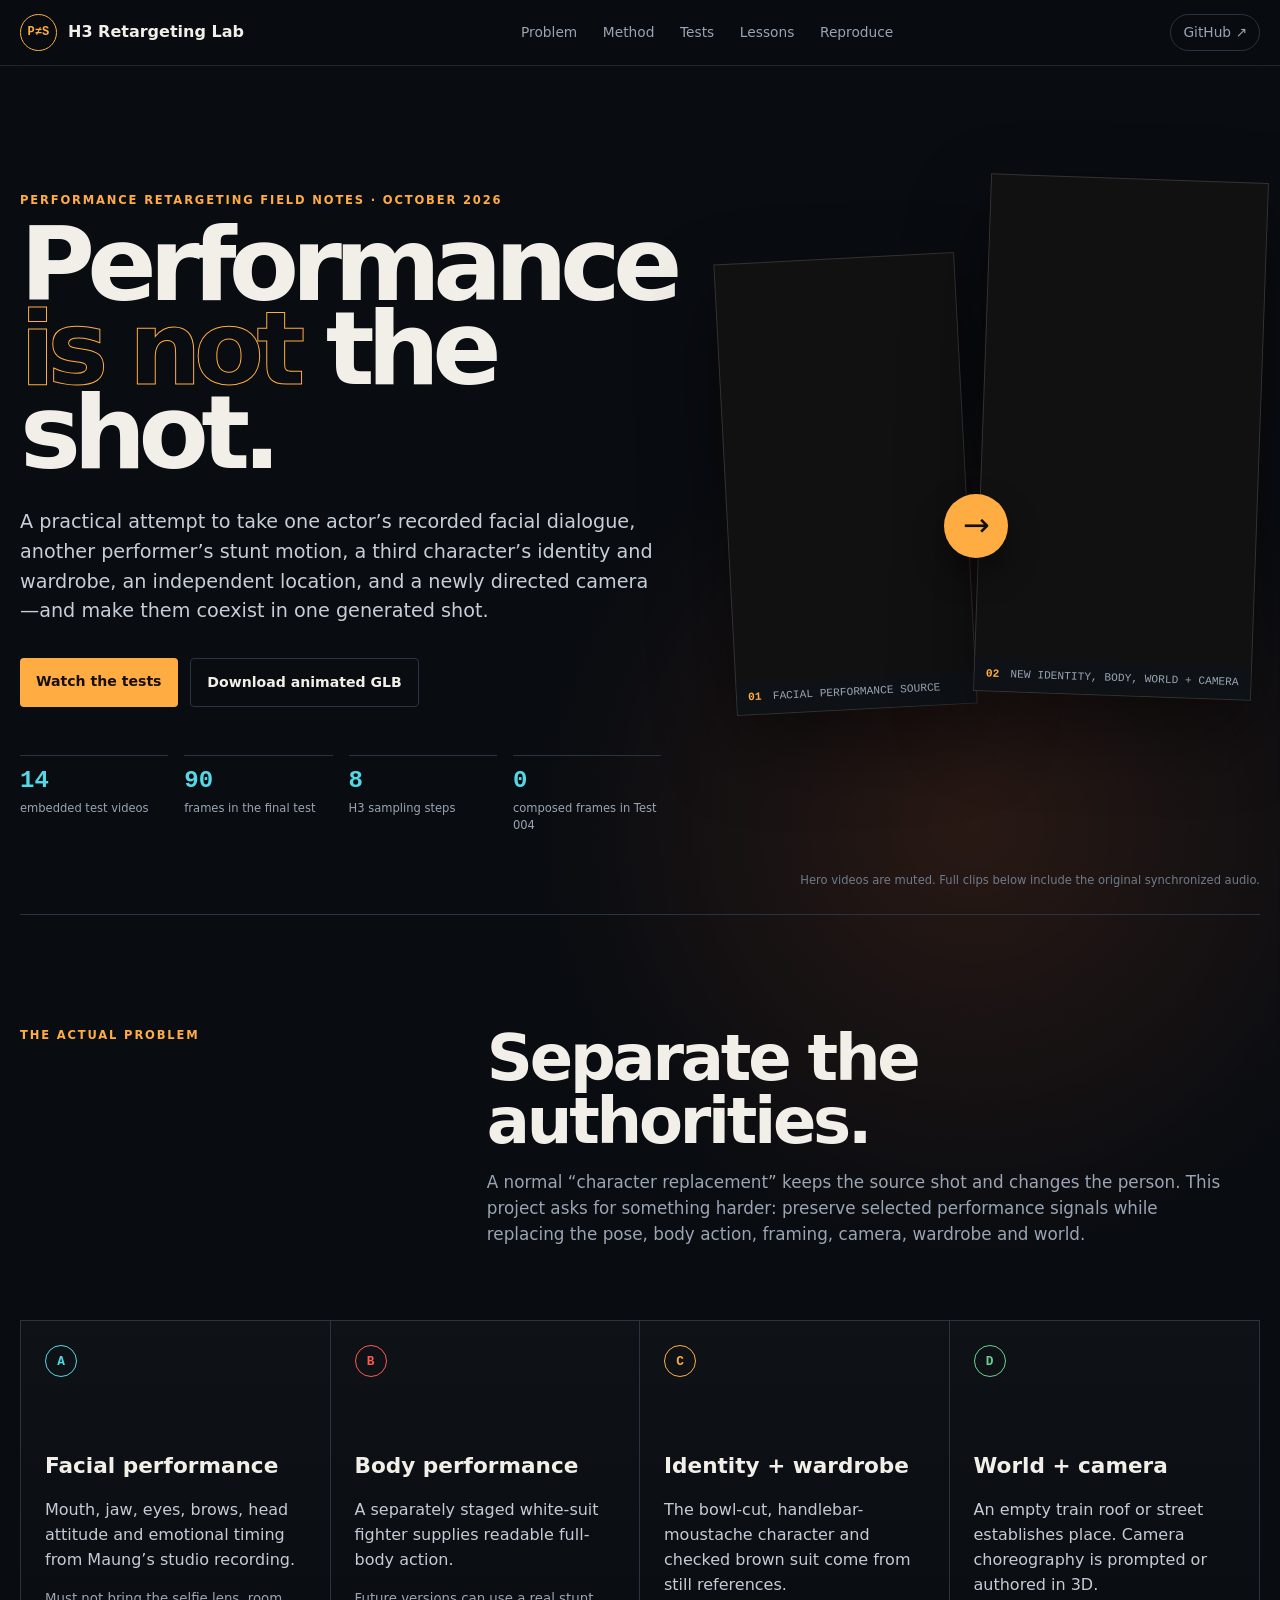
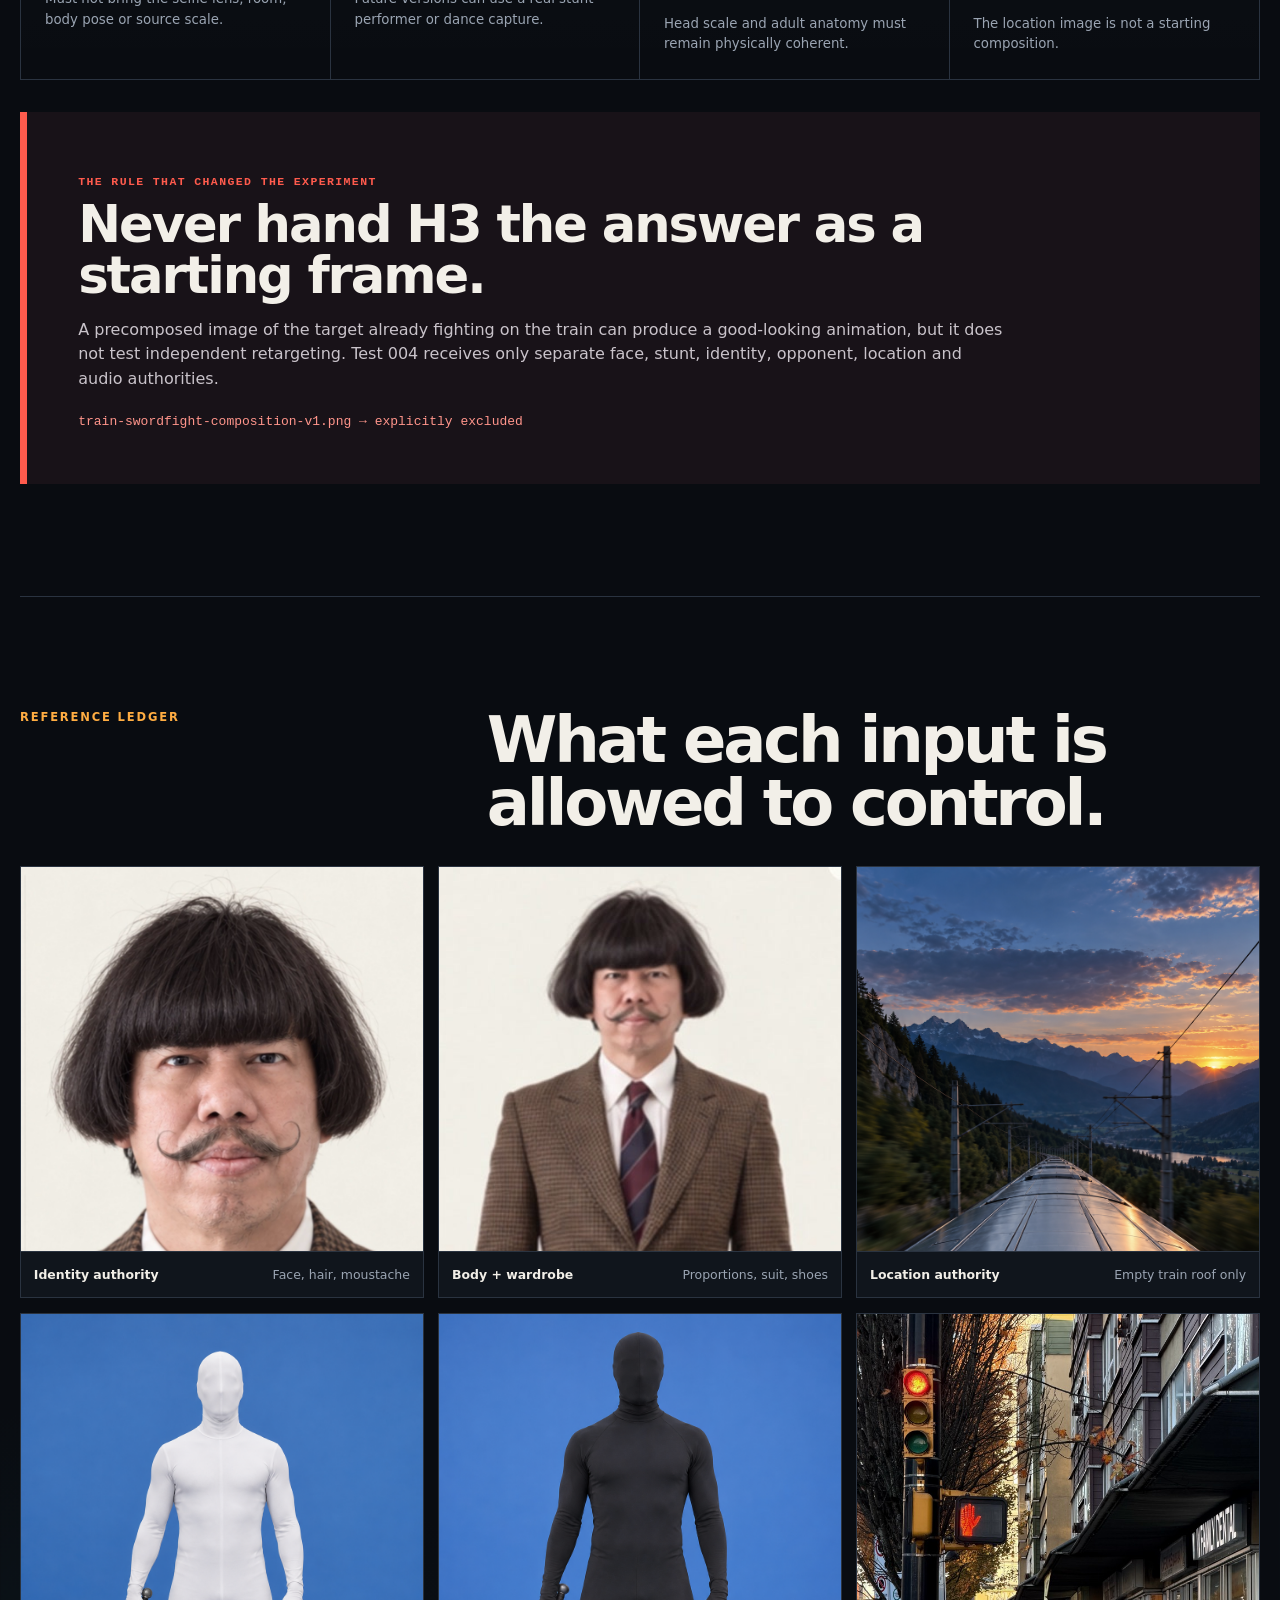
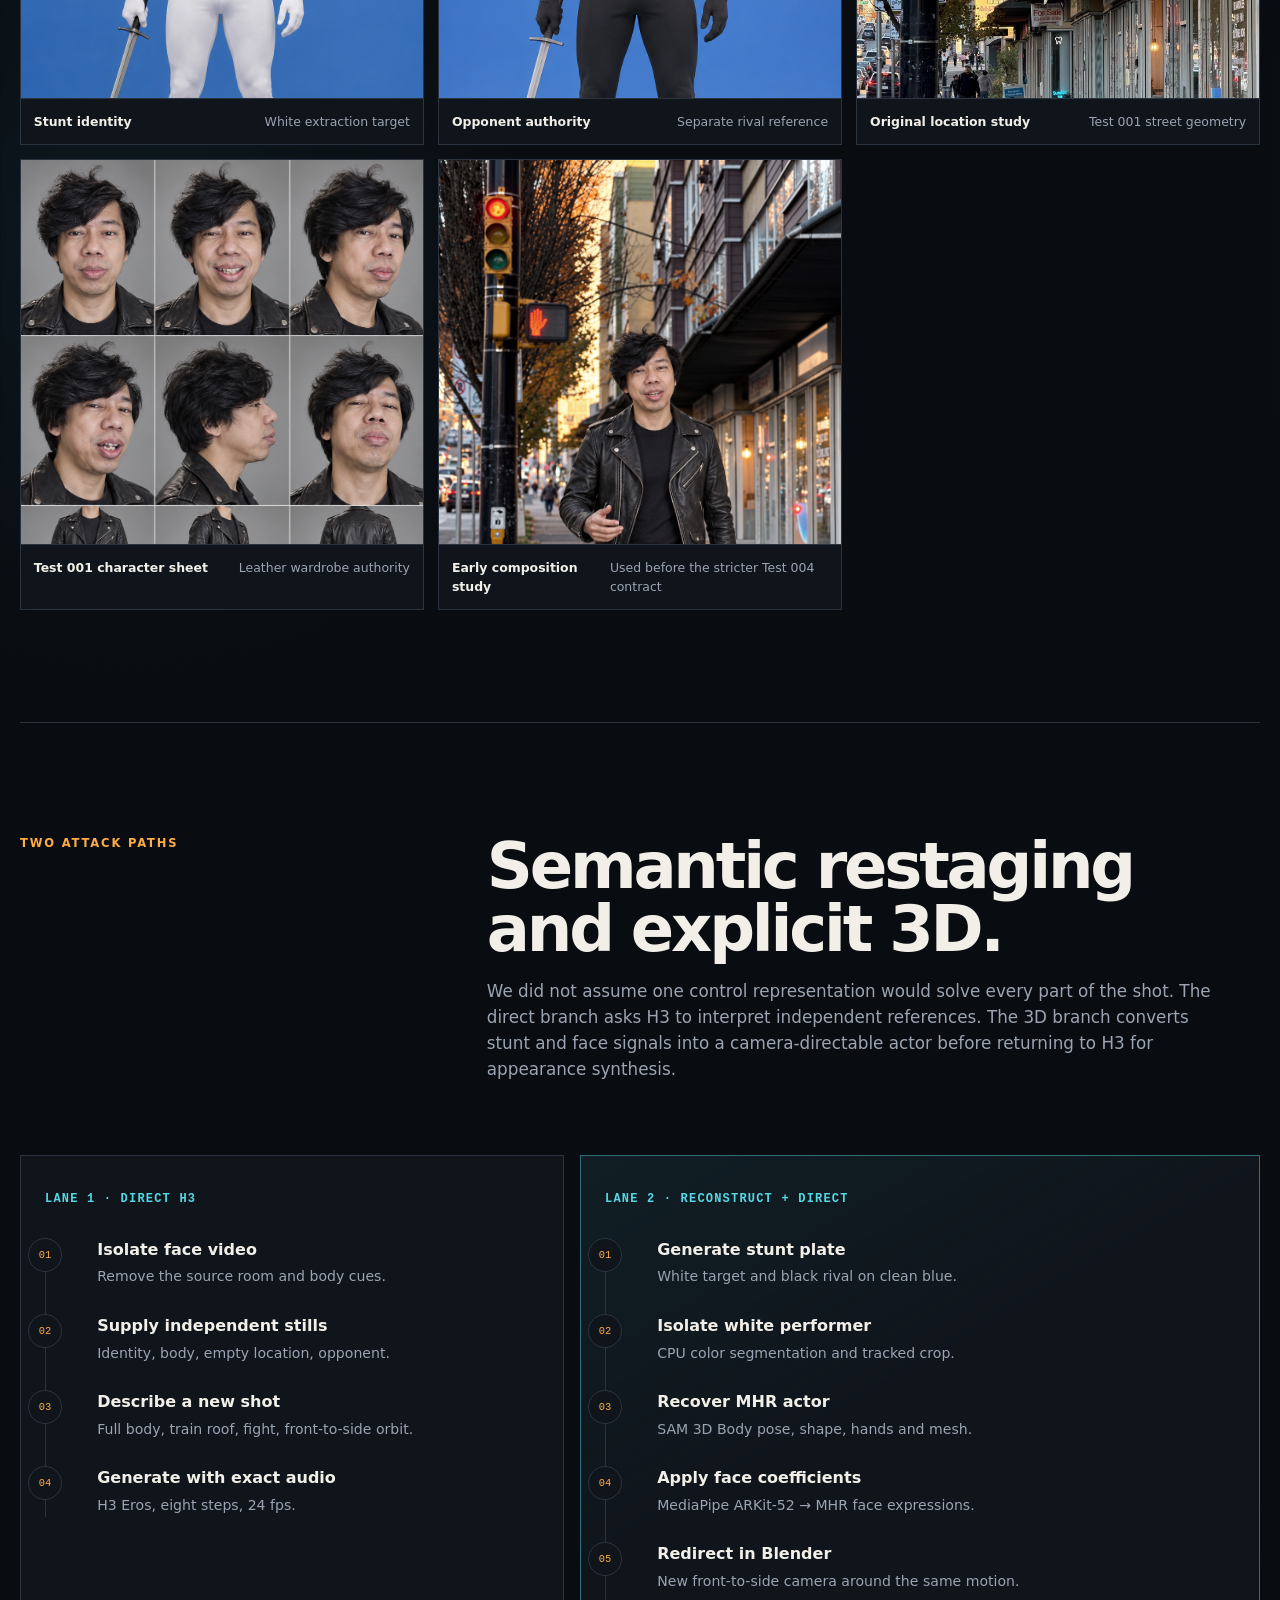
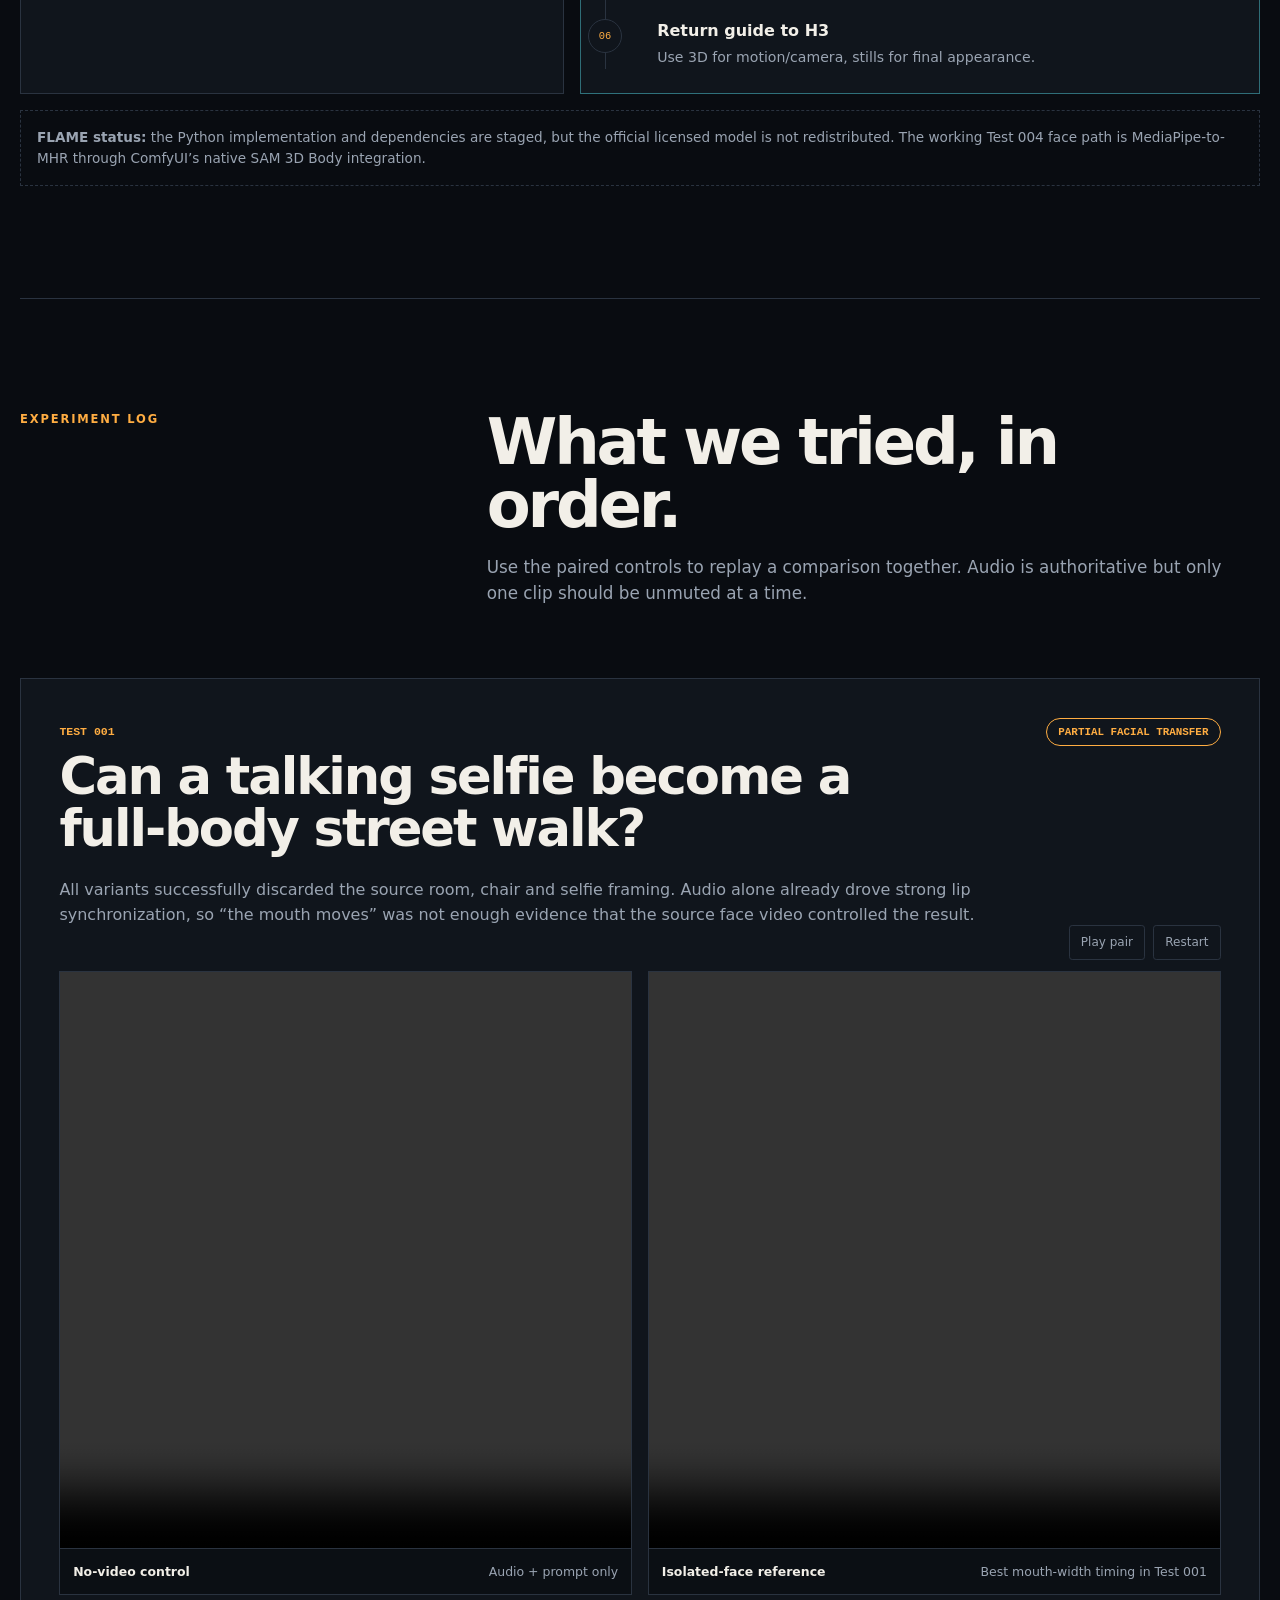
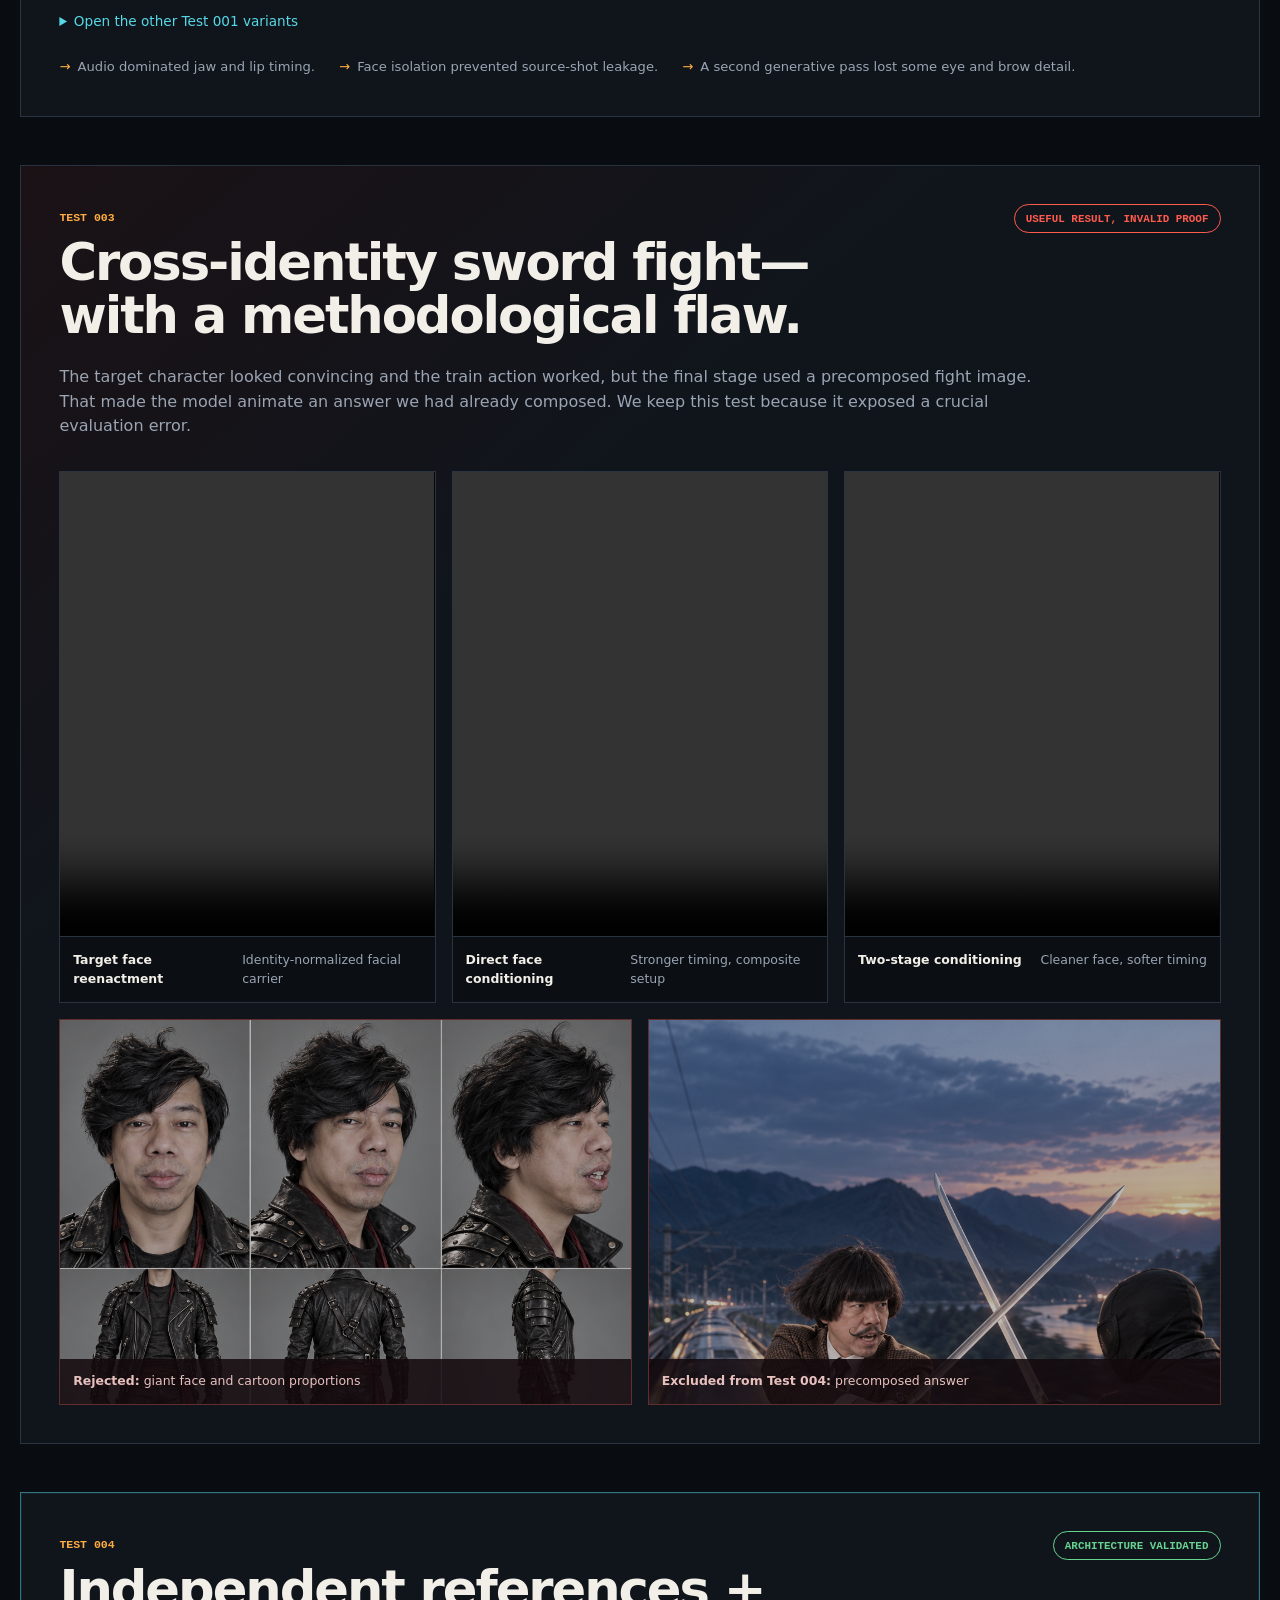
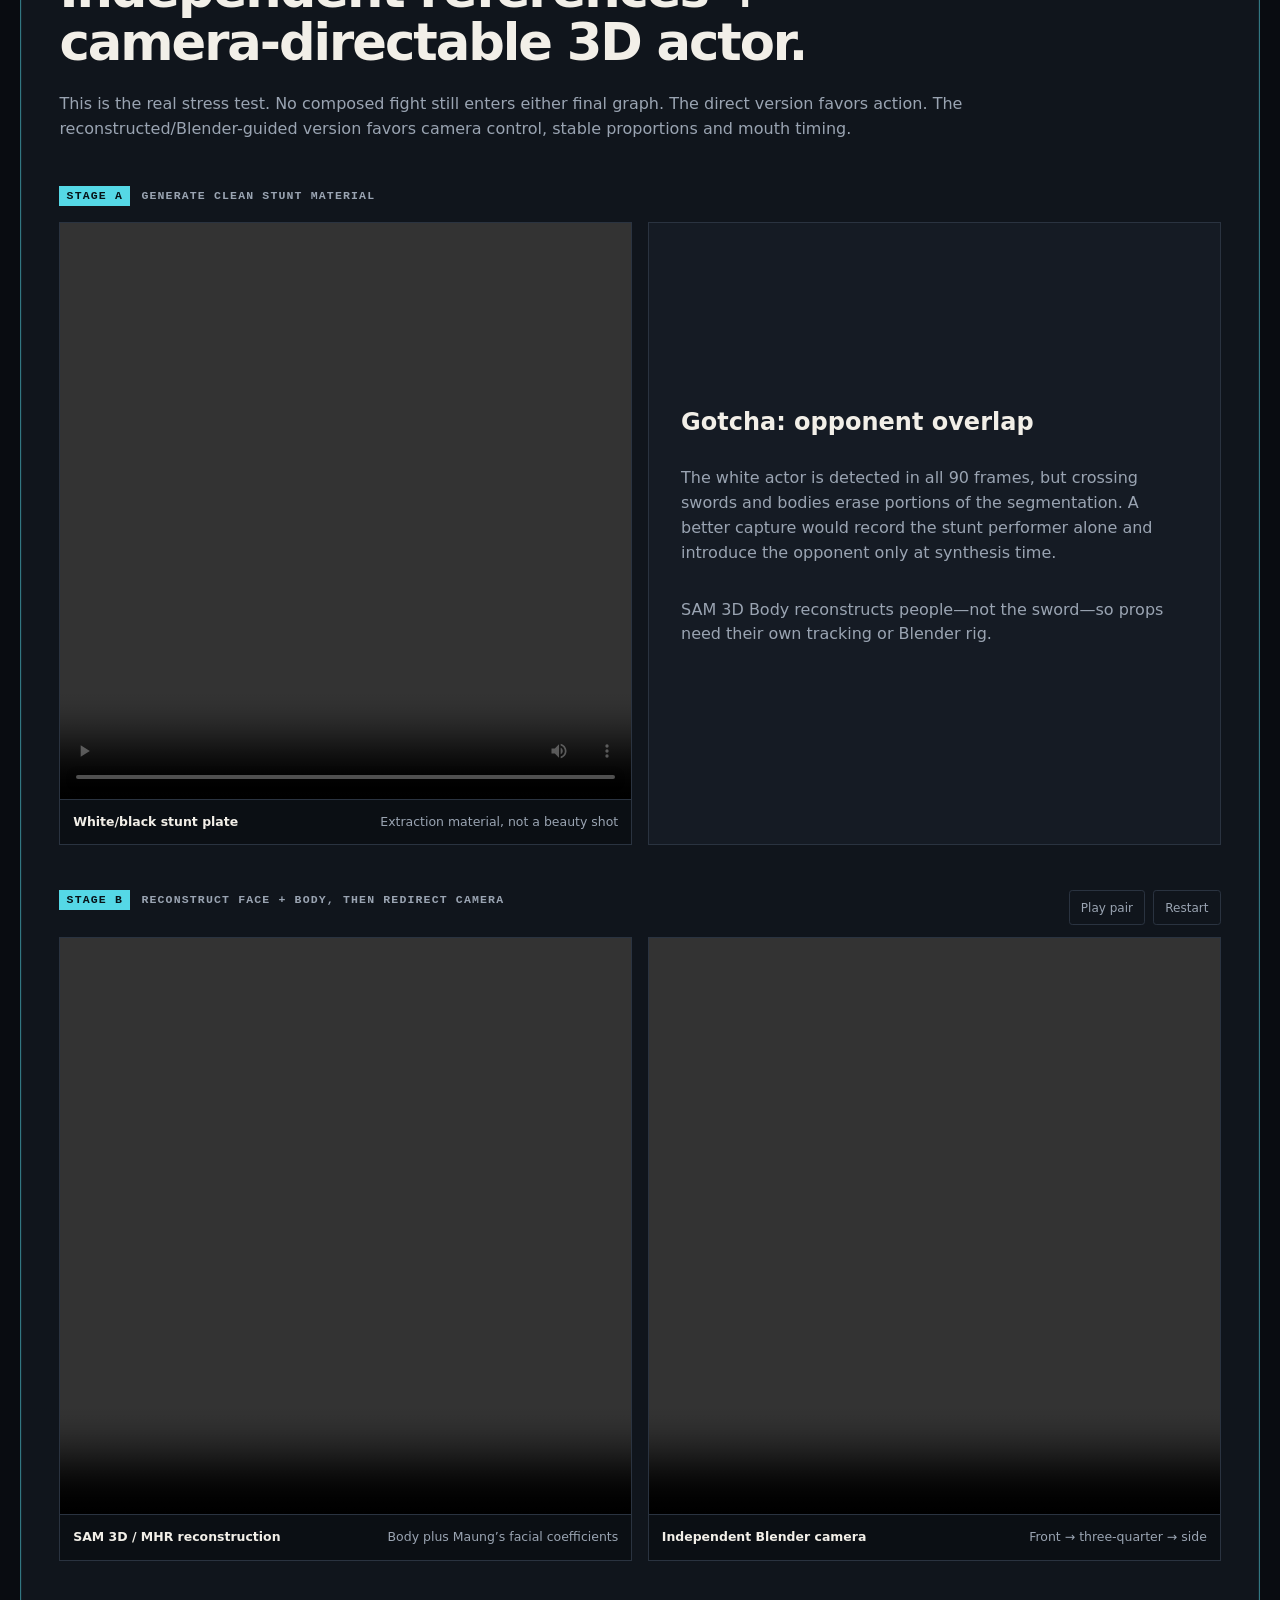
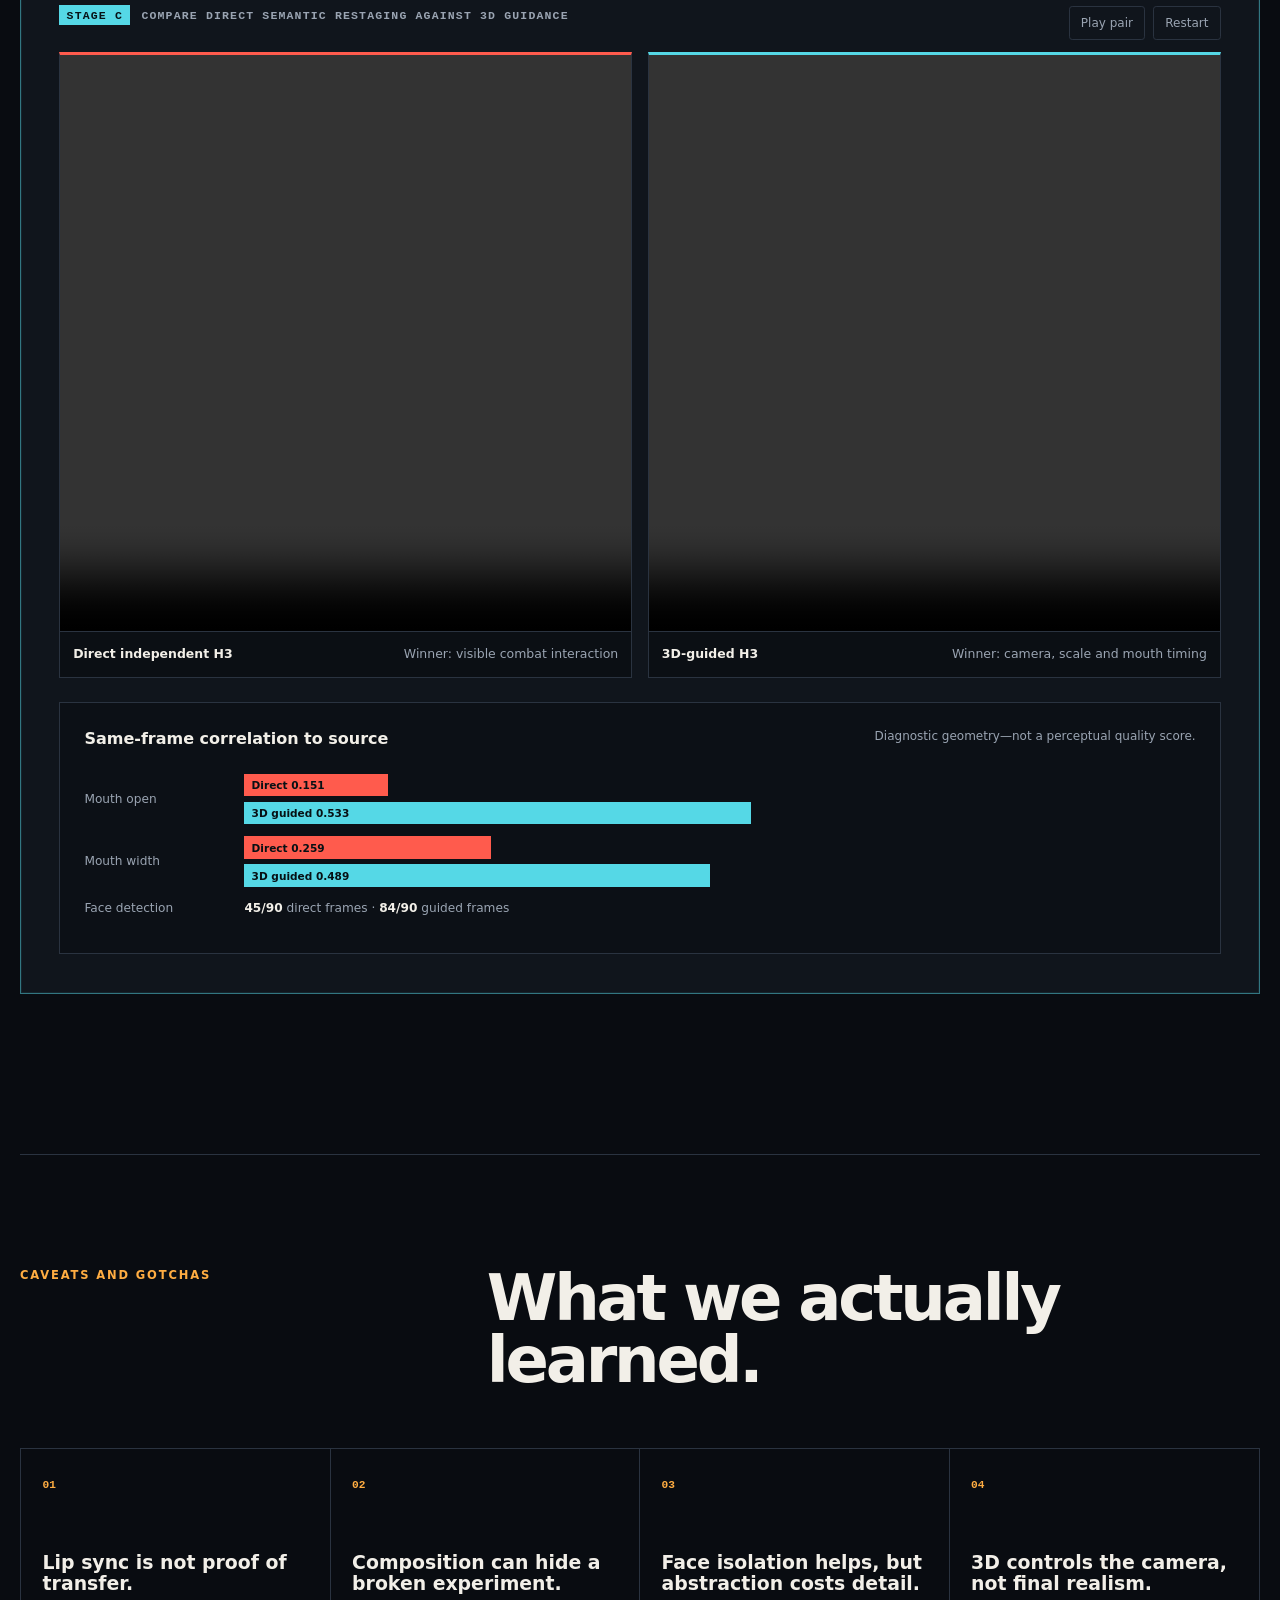
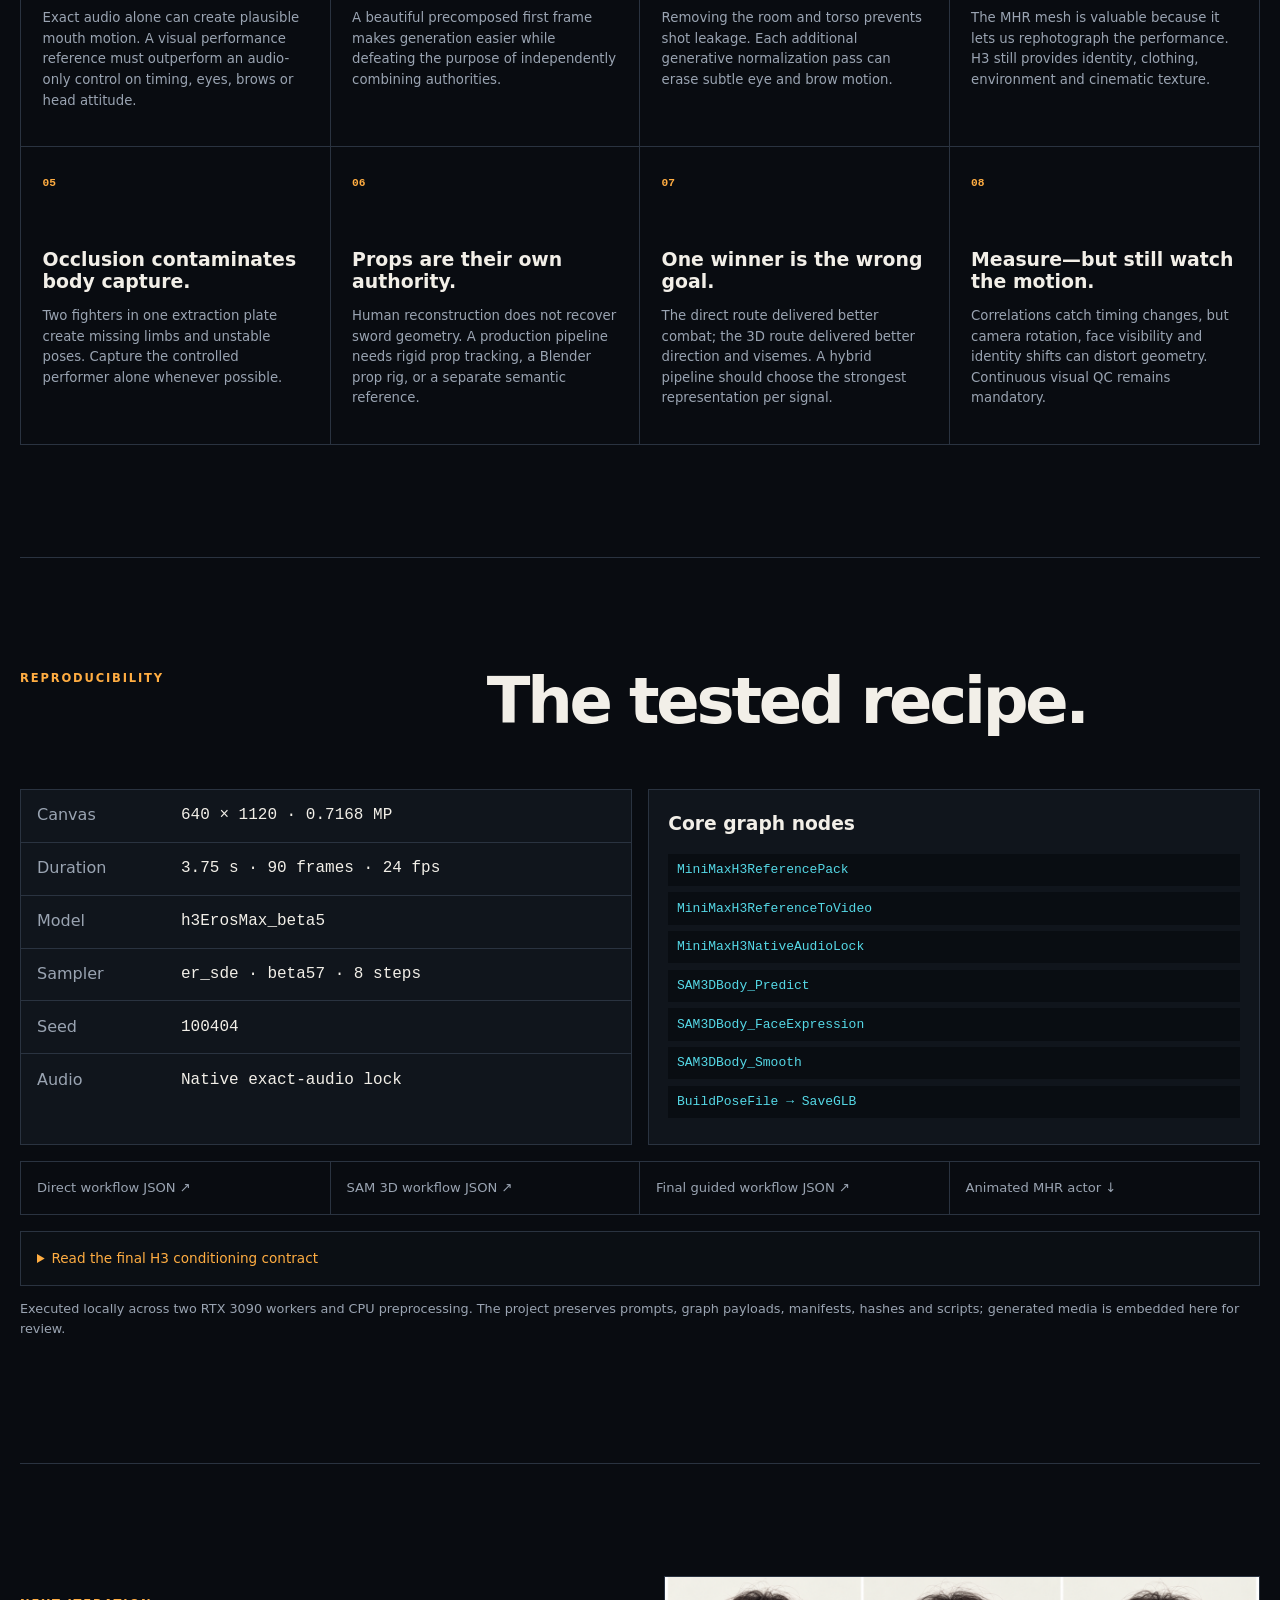
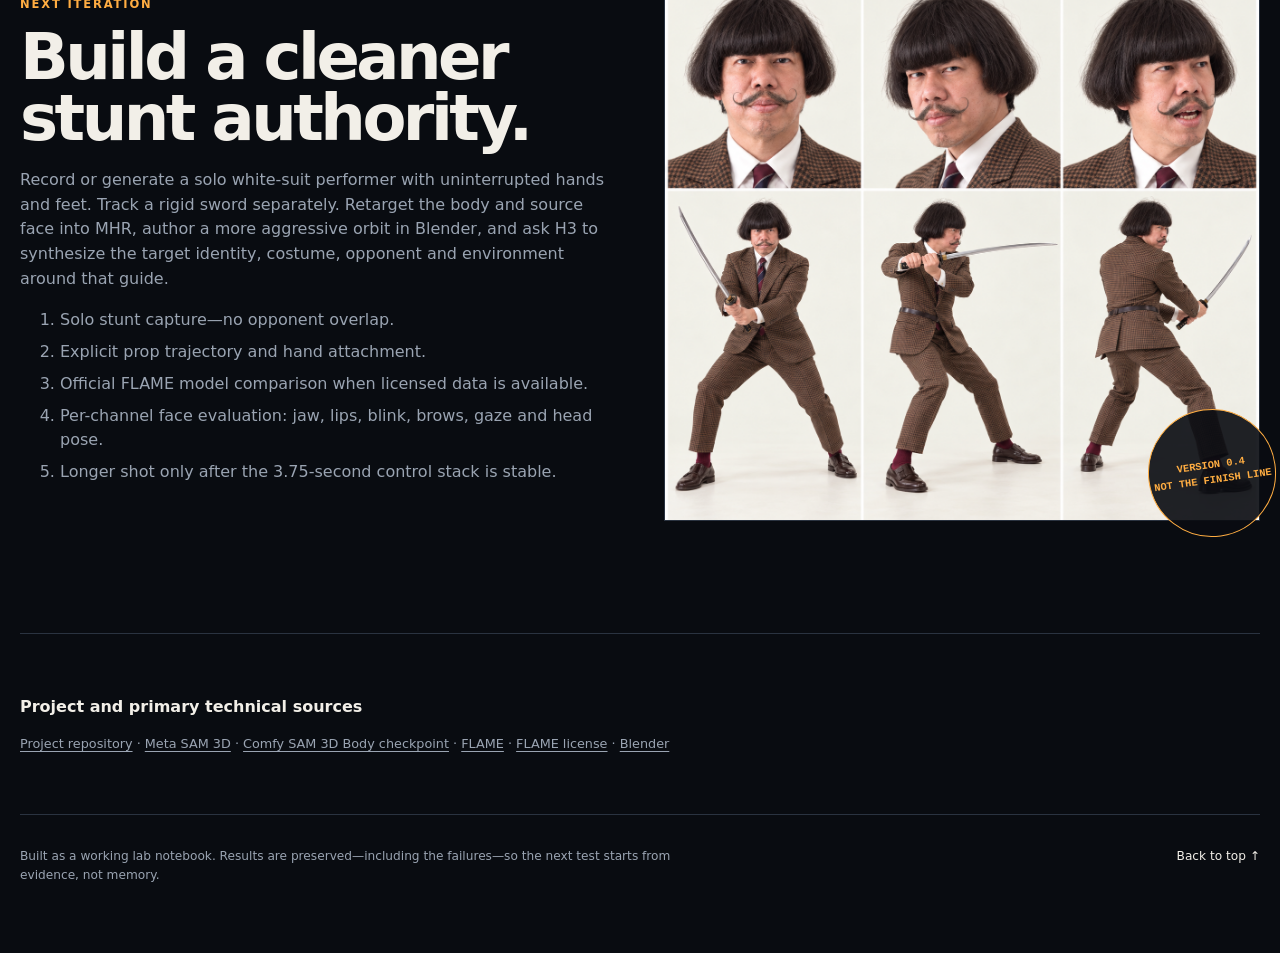
==== index.html @ 8cb07558 "Publish H3 retargeting lab report" ====
<!doctype html>
<html lang="en">
<head>
  <meta charset="utf-8">
  <meta name="viewport" content="width=device-width, initial-scale=1">
  <meta name="theme-color" content="#0a0d12">
  <meta name="description" content="A practical lab notebook on retargeting facial dialogue, stunt motion, identity, wardrobe, environment and camera into a new MiniMax H3 shot.">
  <title>Performance ≠ Shot — H3 Retargeting Lab</title>
  <link rel="stylesheet" href="styles.css">
</head>
<body>
  <a class="skip-link" href="#main">Skip to report</a>

  <header class="site-header">
    <a class="brand" href="#top" aria-label="Performance Retargeting Lab home">
      <span class="brand-mark">P≠S</span>
      <span>H3 Retargeting Lab</span>
    </a>
    <nav aria-label="Report sections">
      <a href="#problem">Problem</a>
      <a href="#method">Method</a>
      <a href="#tests">Tests</a>
      <a href="#lessons">Lessons</a>
      <a href="#reproduce">Reproduce</a>
    </nav>
    <a class="repo-link" href="https://github.com/mexxmillion/h3-performance-transfer-lab">GitHub ↗</a>
  </header>

  <main id="main">
    <section class="hero" id="top">
      <div class="hero-copy">
        <p class="eyebrow">Performance retargeting field notes · October 2026</p>
        <h1>Performance <span>is not</span> the shot.</h1>
        <p class="dek">A practical attempt to take one actor’s recorded facial dialogue, another performer’s stunt motion, a third character’s identity and wardrobe, an independent location, and a newly directed camera—and make them coexist in one generated shot.</p>
        <div class="hero-actions">
          <a class="button primary" href="#tests">Watch the tests</a>
          <a class="button ghost" href="assets/files/test-004-animated-mhr.glb" download>Download animated GLB</a>
        </div>
        <dl class="hero-stats">
          <div><dt>14</dt><dd>embedded test videos</dd></div>
          <div><dt>90</dt><dd>frames in the final test</dd></div>
          <div><dt>8</dt><dd>H3 sampling steps</dd></div>
          <div><dt>0</dt><dd>composed frames in Test 004</dd></div>
        </dl>
      </div>
      <div class="hero-media" aria-label="Source performance and final retargeted shot">
        <figure class="film-frame source-frame">
          <video src="assets/video/source-performance.mp4" muted loop autoplay playsinline preload="metadata"></video>
          <figcaption><b>01</b> Facial performance source</figcaption>
        </figure>
        <div class="transfer-arrow" aria-hidden="true">→</div>
        <figure class="film-frame result-frame">
          <video src="assets/video/t004-final-guided.mp4" muted loop autoplay playsinline preload="metadata"></video>
          <figcaption><b>02</b> New identity, body, world + camera</figcaption>
        </figure>
      </div>
      <p class="sound-note">Hero videos are muted. Full clips below include the original synchronized audio.</p>
    </section>

    <section class="section" id="problem">
      <div class="section-heading">
        <p class="eyebrow">The actual problem</p>
        <h2>Separate the authorities.</h2>
        <p>A normal “character replacement” keeps the source shot and changes the person. This project asks for something harder: preserve selected performance signals while replacing the pose, body action, framing, camera, wardrobe and world.</p>
      </div>

      <div class="authority-grid">
        <article class="authority authority-face">
          <span class="authority-index">A</span>
          <h3>Facial performance</h3>
          <p>Mouth, jaw, eyes, brows, head attitude and emotional timing from Maung’s studio recording.</p>
          <small>Must not bring the selfie lens, room, body pose or source scale.</small>
        </article>
        <article class="authority authority-stunt">
          <span class="authority-index">B</span>
          <h3>Body performance</h3>
          <p>A separately staged white-suit fighter supplies readable full-body action.</p>
          <small>Future versions can use a real stunt performer or dance capture.</small>
        </article>
        <article class="authority authority-identity">
          <span class="authority-index">C</span>
          <h3>Identity + wardrobe</h3>
          <p>The bowl-cut, handlebar-moustache character and checked brown suit come from still references.</p>
          <small>Head scale and adult anatomy must remain physically coherent.</small>
        </article>
        <article class="authority authority-world">
          <span class="authority-index">D</span>
          <h3>World + camera</h3>
          <p>An empty train roof or street establishes place. Camera choreography is prompted or authored in 3D.</p>
          <small>The location image is not a starting composition.</small>
        </article>
      </div>

      <aside class="rule-card">
        <p class="rule-kicker">The rule that changed the experiment</p>
        <h3>Never hand H3 the answer as a starting frame.</h3>
        <p>A precomposed image of the target already fighting on the train can produce a good-looking animation, but it does not test independent retargeting. Test 004 receives only separate face, stunt, identity, opponent, location and audio authorities.</p>
        <code>train-swordfight-composition-v1.png → explicitly excluded</code>
      </aside>
    </section>

    <section class="section references" id="references">
      <div class="section-heading compact">
        <p class="eyebrow">Reference ledger</p>
        <h2>What each input is allowed to control.</h2>
      </div>
      <div class="reference-grid">
        <figure class="reference tall">
          <img src="assets/images/target-face.jpg" alt="Close portrait of the target character with bowl haircut and curled moustache" loading="lazy">
          <figcaption><b>Identity authority</b><span>Face, hair, moustache</span></figcaption>
        </figure>
        <figure class="reference tall">
          <img src="assets/images/target-body.jpg" alt="Full-body target character in a brown checked suit" loading="lazy">
          <figcaption><b>Body + wardrobe</b><span>Proportions, suit, shoes</span></figcaption>
        </figure>
        <figure class="reference wide">
          <img src="assets/images/empty-train-roof.png" alt="Empty high-speed train roof at sunset" loading="lazy">
          <figcaption><b>Location authority</b><span>Empty train roof only</span></figcaption>
        </figure>
        <figure class="reference">
          <img src="assets/images/mocap-white-swordsman.png" alt="White-suit performer holding a sword on blue" loading="lazy">
          <figcaption><b>Stunt identity</b><span>White extraction target</span></figcaption>
        </figure>
        <figure class="reference">
          <img src="assets/images/mocap-black-opponent.png" alt="Black-suit opponent holding a sword on blue" loading="lazy">
          <figcaption><b>Opponent authority</b><span>Separate rival reference</span></figcaption>
        </figure>
        <figure class="reference wide">
          <img src="assets/images/street-reference.jpg" alt="City sidewalk with storefronts and traffic light at dusk" loading="lazy">
          <figcaption><b>Original location study</b><span>Test 001 street geometry</span></figcaption>
        </figure>
        <figure class="reference wide">
          <img src="assets/images/character-sheet-punk.png" alt="Generated black leather punk character reference sheet" loading="lazy">
          <figcaption><b>Test 001 character sheet</b><span>Leather wardrobe authority</span></figcaption>
        </figure>
        <figure class="reference wide">
          <img src="assets/images/test-001-target-composition.png" alt="Early full-body street composition reference" loading="lazy">
          <figcaption><b>Early composition study</b><span>Used before the stricter Test 004 contract</span></figcaption>
        </figure>
      </div>
    </section>

    <section class="section method" id="method">
      <div class="section-heading">
        <p class="eyebrow">Two attack paths</p>
        <h2>Semantic restaging and explicit 3D.</h2>
        <p>We did not assume one control representation would solve every part of the shot. The direct branch asks H3 to interpret independent references. The 3D branch converts stunt and face signals into a camera-directable actor before returning to H3 for appearance synthesis.</p>
      </div>

      <div class="pipeline">
        <div class="pipeline-lane">
          <p class="lane-label">Lane 1 · Direct H3</p>
          <ol>
            <li><b>Isolate face video</b><span>Remove the source room and body cues.</span></li>
            <li><b>Supply independent stills</b><span>Identity, body, empty location, opponent.</span></li>
            <li><b>Describe a new shot</b><span>Full body, train roof, fight, front-to-side orbit.</span></li>
            <li><b>Generate with exact audio</b><span>H3 Eros, eight steps, 24 fps.</span></li>
          </ol>
        </div>
        <div class="pipeline-lane accent">
          <p class="lane-label">Lane 2 · Reconstruct + direct</p>
          <ol>
            <li><b>Generate stunt plate</b><span>White target and black rival on clean blue.</span></li>
            <li><b>Isolate white performer</b><span>CPU color segmentation and tracked crop.</span></li>
            <li><b>Recover MHR actor</b><span>SAM 3D Body pose, shape, hands and mesh.</span></li>
            <li><b>Apply face coefficients</b><span>MediaPipe ARKit-52 → MHR face expressions.</span></li>
            <li><b>Redirect in Blender</b><span>New front-to-side camera around the same motion.</span></li>
            <li><b>Return guide to H3</b><span>Use 3D for motion/camera, stills for final appearance.</span></li>
          </ol>
        </div>
      </div>
      <p class="method-note"><b>FLAME status:</b> the Python implementation and dependencies are staged, but the official licensed model is not redistributed. The working Test 004 face path is MediaPipe-to-MHR through ComfyUI’s native SAM 3D Body integration.</p>
    </section>

    <section class="section tests" id="tests">
      <div class="section-heading">
        <p class="eyebrow">Experiment log</p>
        <h2>What we tried, in order.</h2>
        <p>Use the paired controls to replay a comparison together. Audio is authoritative but only one clip should be unmuted at a time.</p>
      </div>

      <article class="experiment" id="test-001">
        <header class="experiment-header">
          <div><span class="test-number">Test 001</span><h3>Can a talking selfie become a full-body street walk?</h3></div>
          <p class="verdict mixed">Partial facial transfer</p>
        </header>
        <p class="experiment-summary">All variants successfully discarded the source room, chair and selfie framing. Audio alone already drove strong lip synchronization, so “the mouth moves” was not enough evidence that the source face video controlled the result.</p>
        <div class="compare-toolbar" data-controls-for="t001-a">
          <button type="button" data-action="play">Play pair</button>
          <button type="button" data-action="restart">Restart</button>
        </div>
        <div class="video-grid two" data-sync-group="t001-a">
          <figure class="video-card"><video controls playsinline preload="metadata" src="assets/video/t001-control.mp4"></video><figcaption><b>No-video control</b><span>Audio + prompt only</span></figcaption></figure>
          <figure class="video-card"><video controls playsinline preload="metadata" src="assets/video/t001-face-isolated.mp4"></video><figcaption><b>Isolated-face reference</b><span>Best mouth-width timing in Test 001</span></figcaption></figure>
        </div>
        <details>
          <summary>Open the other Test 001 variants</summary>
          <div class="video-grid three">
            <figure class="video-card"><video controls playsinline preload="metadata" src="assets/video/t001-raw-video.mp4"></video><figcaption><b>Raw source video</b><span>More visual signal, more leakage risk</span></figcaption></figure>
            <figure class="video-card"><video controls playsinline preload="metadata" src="assets/video/t001-face-synthesis.mp4"></video><figcaption><b>Face synthesis intermediate</b><span>Clean temporal carrier</span></figcaption></figure>
            <figure class="video-card"><video controls playsinline preload="metadata" src="assets/video/t001-synthesized-face.mp4"></video><figcaption><b>Two-stage street result</b><span>Cleaner, but facial detail softens</span></figcaption></figure>
            <figure class="video-card"><video controls playsinline preload="metadata" src="assets/video/t001-mesh-guide.mp4"></video><figcaption><b>Face-mesh guide</b><span>Useful eye signal, incomplete brows</span></figcaption></figure>
          </div>
        </details>
        <ul class="findings">
          <li>Audio dominated jaw and lip timing.</li>
          <li>Face isolation prevented source-shot leakage.</li>
          <li>A second generative pass lost some eye and brow detail.</li>
        </ul>
      </article>

      <article class="experiment invalid" id="test-003">
        <header class="experiment-header">
          <div><span class="test-number">Test 003</span><h3>Cross-identity sword fight—with a methodological flaw.</h3></div>
          <p class="verdict invalid-label">Useful result, invalid proof</p>
        </header>
        <p class="experiment-summary">The target character looked convincing and the train action worked, but the final stage used a precomposed fight image. That made the model animate an answer we had already composed. We keep this test because it exposed a crucial evaluation error.</p>
        <div class="video-grid three">
          <figure class="video-card"><video controls playsinline preload="metadata" src="assets/video/t003-target-face-synthesis.mp4"></video><figcaption><b>Target face reenactment</b><span>Identity-normalized facial carrier</span></figcaption></figure>
          <figure class="video-card"><video controls playsinline preload="metadata" src="assets/video/t003-train-direct-composite.mp4"></video><figcaption><b>Direct face conditioning</b><span>Stronger timing, composite setup</span></figcaption></figure>
          <figure class="video-card"><video controls playsinline preload="metadata" src="assets/video/t003-train-clean-composite.mp4"></video><figcaption><b>Two-stage conditioning</b><span>Cleaner face, softer timing</span></figcaption></figure>
        </div>
        <div class="failure-strip">
          <figure><img src="assets/images/rejected-punk-samurai-sheet.png" alt="Rejected oversized-face samurai character sheet" loading="lazy"><figcaption><b>Rejected:</b> giant face and cartoon proportions</figcaption></figure>
          <figure><img src="assets/images/rejected-train-composite.png" alt="Rejected precomposed train fight image" loading="lazy"><figcaption><b>Excluded from Test 004:</b> precomposed answer</figcaption></figure>
        </div>
      </article>

      <article class="experiment featured" id="test-004">
        <header class="experiment-header">
          <div><span class="test-number">Test 004</span><h3>Independent references + camera-directable 3D actor.</h3></div>
          <p class="verdict pass">Architecture validated</p>
        </header>
        <p class="experiment-summary">This is the real stress test. No composed fight still enters either final graph. The direct version favors action. The reconstructed/Blender-guided version favors camera control, stable proportions and mouth timing.</p>

        <div class="stage-label"><span>Stage A</span> Generate clean stunt material</div>
        <div class="video-grid two narrow">
          <figure class="video-card"><video controls playsinline preload="metadata" src="assets/video/t004-stunt-plate.mp4"></video><figcaption><b>White/black stunt plate</b><span>Extraction material, not a beauty shot</span></figcaption></figure>
          <div class="text-card">
            <h4>Gotcha: opponent overlap</h4>
            <p>The white actor is detected in all 90 frames, but crossing swords and bodies erase portions of the segmentation. A better capture would record the stunt performer alone and introduce the opponent only at synthesis time.</p>
            <p>SAM 3D Body reconstructs people—not the sword—so props need their own tracking or Blender rig.</p>
          </div>
        </div>

        <div class="stage-label"><span>Stage B</span> Reconstruct face + body, then redirect camera</div>
        <div class="compare-toolbar" data-controls-for="t004-3d">
          <button type="button" data-action="play">Play pair</button>
          <button type="button" data-action="restart">Restart</button>
        </div>
        <div class="video-grid two" data-sync-group="t004-3d">
          <figure class="video-card"><video controls playsinline preload="metadata" src="assets/video/t004-sam3d-guide.mp4"></video><figcaption><b>SAM 3D / MHR reconstruction</b><span>Body plus Maung’s facial coefficients</span></figcaption></figure>
          <figure class="video-card"><video controls playsinline preload="metadata" src="assets/video/t004-blender-orbit.mp4"></video><figcaption><b>Independent Blender camera</b><span>Front → three-quarter → side</span></figcaption></figure>
        </div>

        <div class="stage-label"><span>Stage C</span> Compare direct semantic restaging against 3D guidance</div>
        <div class="compare-toolbar" data-controls-for="t004-final">
          <button type="button" data-action="play">Play pair</button>
          <button type="button" data-action="restart">Restart</button>
        </div>
        <div class="video-grid two" data-sync-group="t004-final">
          <figure class="video-card winner-action"><video controls playsinline preload="metadata" src="assets/video/t004-direct-independent.mp4"></video><figcaption><b>Direct independent H3</b><span>Winner: visible combat interaction</span></figcaption></figure>
          <figure class="video-card winner-control"><video controls playsinline preload="metadata" src="assets/video/t004-final-guided.mp4"></video><figcaption><b>3D-guided H3</b><span>Winner: camera, scale and mouth timing</span></figcaption></figure>
        </div>

        <div class="metrics" aria-label="Facial timing correlation comparison">
          <div class="metric-head"><h4>Same-frame correlation to source</h4><p>Diagnostic geometry—not a perceptual quality score.</p></div>
          <div class="metric-row"><span>Mouth open</span><div class="bars"><i class="bar direct" style="--value:15.07%"><em>Direct 0.151</em></i><i class="bar guided" style="--value:53.31%"><em>3D guided 0.533</em></i></div></div>
          <div class="metric-row"><span>Mouth width</span><div class="bars"><i class="bar direct" style="--value:25.92%"><em>Direct 0.259</em></i><i class="bar guided" style="--value:48.94%"><em>3D guided 0.489</em></i></div></div>
          <div class="metric-row note"><span>Face detection</span><div><b>45/90</b> direct frames · <b>84/90</b> guided frames</div></div>
        </div>
      </article>
    </section>

    <section class="section lessons" id="lessons">
      <div class="section-heading">
        <p class="eyebrow">Caveats and gotchas</p>
        <h2>What we actually learned.</h2>
      </div>
      <div class="lesson-grid">
        <article><span>01</span><h3>Lip sync is not proof of transfer.</h3><p>Exact audio alone can create plausible mouth motion. A visual performance reference must outperform an audio-only control on timing, eyes, brows or head attitude.</p></article>
        <article><span>02</span><h3>Composition can hide a broken experiment.</h3><p>A beautiful precomposed first frame makes generation easier while defeating the purpose of independently combining authorities.</p></article>
        <article><span>03</span><h3>Face isolation helps, but abstraction costs detail.</h3><p>Removing the room and torso prevents shot leakage. Each additional generative normalization pass can erase subtle eye and brow motion.</p></article>
        <article><span>04</span><h3>3D controls the camera, not final realism.</h3><p>The MHR mesh is valuable because it lets us rephotograph the performance. H3 still provides identity, clothing, environment and cinematic texture.</p></article>
        <article><span>05</span><h3>Occlusion contaminates body capture.</h3><p>Two fighters in one extraction plate create missing limbs and unstable poses. Capture the controlled performer alone whenever possible.</p></article>
        <article><span>06</span><h3>Props are their own authority.</h3><p>Human reconstruction does not recover sword geometry. A production pipeline needs rigid prop tracking, a Blender prop rig, or a separate semantic reference.</p></article>
        <article><span>07</span><h3>One winner is the wrong goal.</h3><p>The direct route delivered better combat; the 3D route delivered better direction and visemes. A hybrid pipeline should choose the strongest representation per signal.</p></article>
        <article><span>08</span><h3>Measure—but still watch the motion.</h3><p>Correlations catch timing changes, but camera rotation, face visibility and identity shifts can distort geometry. Continuous visual QC remains mandatory.</p></article>
      </div>
    </section>

    <section class="section reproduce" id="reproduce">
      <div class="section-heading">
        <p class="eyebrow">Reproducibility</p>
        <h2>The tested recipe.</h2>
      </div>
      <div class="spec-grid">
        <dl>
          <div><dt>Canvas</dt><dd>640 × 1120 · 0.7168 MP</dd></div>
          <div><dt>Duration</dt><dd>3.75 s · 90 frames · 24 fps</dd></div>
          <div><dt>Model</dt><dd>h3ErosMax_beta5</dd></div>
          <div><dt>Sampler</dt><dd>er_sde · beta57 · 8 steps</dd></div>
          <div><dt>Seed</dt><dd>100404</dd></div>
          <div><dt>Audio</dt><dd>Native exact-audio lock</dd></div>
        </dl>
        <div class="node-list">
          <h3>Core graph nodes</h3>
          <code>MiniMaxH3ReferencePack</code>
          <code>MiniMaxH3ReferenceToVideo</code>
          <code>MiniMaxH3NativeAudioLock</code>
          <code>SAM3DBody_Predict</code>
          <code>SAM3DBody_FaceExpression</code>
          <code>SAM3DBody_Smooth</code>
          <code>BuildPoseFile → SaveGLB</code>
        </div>
      </div>
      <div class="repro-links">
        <a href="https://github.com/mexxmillion/h3-performance-transfer-lab/blob/main/workflows/test-004-train-direct-independent.json">Direct workflow JSON ↗</a>
        <a href="https://github.com/mexxmillion/h3-performance-transfer-lab/blob/main/workflows/test-004-sam3d-combined-actor.json">SAM 3D workflow JSON ↗</a>
        <a href="https://github.com/mexxmillion/h3-performance-transfer-lab/blob/main/workflows/test-004-train-sam3d-guided.json">Final guided workflow JSON ↗</a>
        <a href="assets/files/test-004-animated-mhr.glb" download>Animated MHR actor ↓</a>
      </div>
      <details class="prompt-contract">
        <summary>Read the final H3 conditioning contract</summary>
        <pre><code>&lt;Picture 1&gt; = target face identity only
&lt;Picture 2&gt; = target body proportions and checked suit only
&lt;Picture 3&gt; = empty moving-train roof, location and lighting only
&lt;Picture 4&gt; = separate black-suit opponent
&lt;Video 1&gt; = Maung's facial dialogue performance; never copy its studio framing
&lt;Video 2&gt; = reconstructed 3D body action and front-to-side camera guide only
&lt;Audio 1&gt; = authoritative dialogue timing and soundtrack

Create a cinematic wide full-body train-roof fight. Retarget the dialogue
performance onto the different body action and independent camera. Preserve
normal adult anatomy and head scale. Do not use a static starting composition,
do not paste or enlarge a face, and do not recreate the studio framing.</code></pre>
      </details>
      <p class="hardware-note">Executed locally across two RTX 3090 workers and CPU preprocessing. The project preserves prompts, graph payloads, manifests, hashes and scripts; generated media is embedded here for review.</p>
    </section>

    <section class="section next" id="next">
      <div class="next-copy">
        <p class="eyebrow">Next iteration</p>
        <h2>Build a cleaner stunt authority.</h2>
        <p>Record or generate a solo white-suit performer with uninterrupted hands and feet. Track a rigid sword separately. Retarget the body and source face into MHR, author a more aggressive orbit in Blender, and ask H3 to synthesize the target identity, costume, opponent and environment around that guide.</p>
        <ol>
          <li>Solo stunt capture—no opponent overlap.</li>
          <li>Explicit prop trajectory and hand attachment.</li>
          <li>Official FLAME model comparison when licensed data is available.</li>
          <li>Per-channel face evaluation: jaw, lips, blink, brows, gaze and head pose.</li>
          <li>Longer shot only after the 3.75-second control stack is stable.</li>
        </ol>
      </div>
      <div class="next-visual">
        <img src="assets/images/target-swordsman-sheet.png" alt="Target character swordsman reference sheet" loading="lazy">
        <div class="next-stamp">Version 0.4<br>not the finish line</div>
      </div>
    </section>

    <section class="sources">
      <h2>Project and primary technical sources</h2>
      <p><a href="https://github.com/mexxmillion/h3-performance-transfer-lab">Project repository</a> · <a href="https://ai.meta.com/sam3d/">Meta SAM 3D</a> · <a href="https://huggingface.co/Comfy-Org/sam-3d-body">Comfy SAM 3D Body checkpoint</a> · <a href="https://flame.is.tuebingen.mpg.de/">FLAME</a> · <a href="https://flame.is.tuebingen.mpg.de/modellicense.html">FLAME license</a> · <a href="https://www.blender.org/">Blender</a></p>
    </section>
  </main>

  <footer>
    <p>Built as a working lab notebook. Results are preserved—including the failures—so the next test starts from evidence, not memory.</p>
    <a href="#top">Back to top ↑</a>
  </footer>
  <script src="script.js"></script>
</body>
</html>
---- styles.css ----
:root {
  --bg: #090c11;
  --panel: #10151c;
  --panel-2: #151b24;
  --ink: #f2efe8;
  --muted: #9aa4b2;
  --line: #2a3340;
  --amber: #ffad42;
  --red: #ff5b4d;
  --cyan: #55d8e6;
  --green: #68d391;
  --max: 1240px;
  color-scheme: dark;
}

* { box-sizing: border-box; }
html { scroll-behavior: smooth; }
body {
  margin: 0;
  overflow-x: hidden;
  color: var(--ink);
  background:
    radial-gradient(circle at 76% 6%, rgba(255, 111, 42, .13), transparent 27rem),
    radial-gradient(circle at 10% 25%, rgba(42, 161, 183, .08), transparent 28rem),
    var(--bg);
  font-family: Inter, ui-sans-serif, system-ui, -apple-system, BlinkMacSystemFont, "Segoe UI", sans-serif;
  line-height: 1.55;
}
img, video { display: block; max-width: 100%; }
a { color: inherit; }
button { font: inherit; }
.skip-link { position: fixed; left: 1rem; top: -5rem; z-index: 100; padding: .7rem 1rem; background: var(--ink); color: var(--bg); }
.skip-link:focus { top: 1rem; }

.site-header {
  position: sticky;
  top: 0;
  z-index: 50;
  display: grid;
  grid-template-columns: auto 1fr auto;
  align-items: center;
  gap: 2rem;
  padding: .85rem max(1.2rem, calc((100vw - var(--max)) / 2));
  border-bottom: 1px solid rgba(255,255,255,.1);
  background: rgba(9, 12, 17, .88);
  backdrop-filter: blur(16px);
}
.brand { display: flex; gap: .7rem; align-items: center; text-decoration: none; font-weight: 700; white-space: nowrap; }
.brand-mark { display: grid; place-items: center; width: 2.3rem; height: 2.3rem; border: 1px solid var(--amber); border-radius: 50%; color: var(--amber); font: 700 .75rem/1 ui-monospace, monospace; }
nav { display: flex; justify-content: center; gap: 1.6rem; }
nav a, .repo-link { color: var(--muted); text-decoration: none; font-size: .86rem; }
nav a:hover, .repo-link:hover { color: var(--ink); }
.repo-link { padding: .45rem .75rem; border: 1px solid var(--line); border-radius: 999px; }

.hero, .section, .sources, footer { width: min(var(--max), calc(100% - 2.4rem)); margin-inline: auto; }
.hero { position: relative; min-height: 92vh; padding: 7rem 0 4rem; display: grid; grid-template-columns: .95fr 1.2fr; align-items: center; gap: clamp(2rem, 5vw, 5rem); }
.eyebrow { margin: 0 0 .8rem; color: var(--amber); text-transform: uppercase; letter-spacing: .16em; font-size: .72rem; font-weight: 800; }
h1 { max-width: 9ch; margin: 0; font-size: clamp(4rem, 8vw, 8rem); line-height: .82; letter-spacing: -.075em; }
h1 span { color: transparent; -webkit-text-stroke: 1px var(--amber); }
.dek { max-width: 42rem; margin: 2rem 0; color: #c7ced7; font-size: clamp(1rem, 1.5vw, 1.3rem); }
.hero-actions { display: flex; flex-wrap: wrap; gap: .8rem; }
.button { padding: .8rem 1rem; border-radius: .25rem; text-decoration: none; font-weight: 750; font-size: .88rem; }
.button.primary { background: var(--amber); color: #171009; }
.button.ghost { border: 1px solid var(--line); color: var(--ink); }
.hero-stats { display: grid; grid-template-columns: repeat(4, 1fr); gap: 1rem; margin: 3rem 0 0; }
.hero-stats div { border-top: 1px solid var(--line); padding-top: .8rem; }
.hero-stats dt { font: 700 1.5rem/1 ui-monospace, monospace; color: var(--cyan); }
.hero-stats dd { margin: .4rem 0 0; color: var(--muted); font-size: .72rem; }
.hero-media { position: relative; min-height: 42rem; }
.film-frame { position: absolute; margin: 0; overflow: hidden; border: 1px solid rgba(255,255,255,.14); background: #111; box-shadow: 0 2rem 5rem rgba(0,0,0,.45); }
.film-frame video { width: 100%; aspect-ratio: 4 / 7; object-fit: cover; }
.film-frame figcaption { display: flex; gap: .7rem; align-items: center; padding: .6rem .7rem; color: var(--muted); background: #0e1217; font: .7rem/1.2 ui-monospace, monospace; text-transform: uppercase; }
.film-frame figcaption b { color: var(--amber); }
.source-frame { width: 45%; left: 0; top: 5rem; transform: rotate(-3deg); }
.result-frame { width: 52%; right: 0; top: 0; transform: rotate(2deg); }
.transfer-arrow { position: absolute; z-index: 2; left: 41%; top: 47%; display: grid; place-items: center; width: 4rem; height: 4rem; border-radius: 50%; background: var(--amber); color: #13100c; font-size: 2rem; box-shadow: 0 1rem 2rem rgba(0,0,0,.4); }
.sound-note { position: absolute; right: 0; bottom: 1.5rem; margin: 0; color: #707b88; font-size: .72rem; }

.section { padding: 7rem 0; border-top: 1px solid var(--line); }
.section-heading { display: grid; grid-template-columns: .65fr 1.2fr; column-gap: 3rem; align-items: start; margin-bottom: 3.5rem; }
.section-heading .eyebrow { grid-row: 1 / span 2; }
.section-heading h2 { margin: 0; font-size: clamp(2.4rem, 5vw, 4.8rem); line-height: .98; letter-spacing: -.05em; }
.section-heading > p:last-child { max-width: 46rem; color: var(--muted); font-size: 1.05rem; }
.section-heading.compact { margin-bottom: 2rem; }

.authority-grid { display: grid; grid-template-columns: repeat(4, 1fr); border: 1px solid var(--line); }
.authority { min-height: 19rem; padding: 1.5rem; border-right: 1px solid var(--line); background: linear-gradient(180deg, rgba(255,255,255,.025), transparent); }
.authority:last-child { border-right: 0; }
.authority-index { display: grid; place-items: center; width: 2rem; height: 2rem; border: 1px solid currentColor; border-radius: 50%; color: var(--cyan); font: 700 .8rem ui-monospace, monospace; }
.authority h3 { margin: 4.5rem 0 .8rem; font-size: 1.35rem; }
.authority p { color: #c5cbd4; }
.authority small { display: block; color: var(--muted); }
.authority-stunt .authority-index { color: var(--red); }
.authority-identity .authority-index { color: var(--amber); }
.authority-world .authority-index { color: var(--green); }
.rule-card { margin-top: 2rem; padding: clamp(1.5rem, 4vw, 3.5rem); border-left: .45rem solid var(--red); background: #181218; }
.rule-kicker { color: var(--red); text-transform: uppercase; font: 700 .72rem ui-monospace, monospace; letter-spacing: .12em; }
.rule-card h3 { max-width: 24ch; margin: .5rem 0; font-size: clamp(1.8rem, 4vw, 3.7rem); line-height: 1; letter-spacing: -.04em; }
.rule-card p:not(.rule-kicker) { max-width: 58rem; color: #c9c3ca; }
.rule-card code { color: #ff958b; }

.reference-grid { display: grid; grid-template-columns: repeat(6, 1fr); gap: .9rem; }
.reference { grid-column: span 2; margin: 0; border: 1px solid var(--line); background: var(--panel); overflow: hidden; }
.reference.tall { grid-column: span 2; }
.reference.wide { grid-column: span 2; }
.reference img { width: 100%; height: 24rem; object-fit: cover; object-position: center top; filter: saturate(.87); transition: transform .4s ease, filter .4s ease; }
.reference:hover img { transform: scale(1.025); filter: saturate(1); }
.reference figcaption, .video-card figcaption { display: flex; justify-content: space-between; gap: 1rem; padding: .8rem; border-top: 1px solid var(--line); color: var(--muted); font-size: .78rem; }
.reference figcaption b, .video-card figcaption b { color: var(--ink); }

.pipeline { display: grid; grid-template-columns: 1fr 1.25fr; gap: 1rem; }
.pipeline-lane { padding: 1.5rem; border: 1px solid var(--line); background: var(--panel); }
.pipeline-lane.accent { border-color: rgba(85,216,230,.45); background: linear-gradient(150deg, rgba(85,216,230,.09), var(--panel) 45%); }
.lane-label { color: var(--cyan); text-transform: uppercase; font: 700 .75rem ui-monospace, monospace; letter-spacing: .1em; }
.pipeline-lane ol { list-style: none; padding: 0; margin: 2rem 0 0; counter-reset: step; }
.pipeline-lane li { position: relative; padding: 0 0 1.6rem 3.2rem; border-left: 1px solid var(--line); counter-increment: step; }
.pipeline-lane li:last-child { padding-bottom: 0; }
.pipeline-lane li::before { content: counter(step, decimal-leading-zero); position: absolute; left: -1px; transform: translateX(-50%); display: grid; place-items: center; width: 2rem; height: 2rem; border: 1px solid var(--line); border-radius: 50%; background: var(--panel); color: var(--amber); font: .65rem ui-monospace, monospace; }
.pipeline-lane li b, .pipeline-lane li span { display: block; }
.pipeline-lane li span { margin-top: .25rem; color: var(--muted); font-size: .88rem; }
.method-note { margin: 1rem 0 0; padding: 1rem; color: var(--muted); border: 1px dashed var(--line); font-size: .85rem; }

.experiment { margin: 0 0 3rem; padding: clamp(1.2rem, 3vw, 2.5rem); border: 1px solid var(--line); background: var(--panel); }
.experiment.featured { border-color: rgba(85,216,230,.5); box-shadow: 0 0 0 1px rgba(85,216,230,.08) inset; }
.experiment.invalid { background: linear-gradient(140deg, rgba(255,91,77,.07), var(--panel) 35%); }
.experiment-header { display: flex; justify-content: space-between; align-items: start; gap: 2rem; }
.test-number { color: var(--amber); font: 700 .72rem ui-monospace, monospace; text-transform: uppercase; }
.experiment h3 { max-width: 23ch; margin: .45rem 0 0; font-size: clamp(1.8rem, 4vw, 3.6rem); line-height: 1.02; letter-spacing: -.04em; }
.experiment-summary { max-width: 62rem; margin: 1.5rem 0 2rem; color: var(--muted); }
.verdict { flex: 0 0 auto; margin: 0; padding: .45rem .7rem; border: 1px solid currentColor; border-radius: 999px; font: 700 .68rem ui-monospace, monospace; text-transform: uppercase; }
.verdict.mixed { color: var(--amber); }
.verdict.invalid-label { color: var(--red); }
.verdict.pass { color: var(--green); }
.video-grid { display: grid; gap: 1rem; }
.video-grid.two { grid-template-columns: repeat(2, minmax(0, 1fr)); }
.video-grid.three { grid-template-columns: repeat(3, minmax(0, 1fr)); margin-top: 1rem; }
.video-grid.narrow { align-items: stretch; }
.video-card { margin: 0; border: 1px solid var(--line); background: #0b0f14; min-width: 0; }
.video-card video { width: 100%; max-height: 36rem; aspect-ratio: 4 / 7; object-fit: contain; background: #05070a; }
.video-grid.three .video-card video { max-height: 29rem; }
.compare-toolbar { display: flex; justify-content: flex-end; gap: .5rem; margin: -2.2rem 0 .7rem; }
.compare-toolbar button { padding: .45rem .7rem; border: 1px solid var(--line); border-radius: .2rem; color: var(--muted); background: transparent; cursor: pointer; font-size: .75rem; }
.compare-toolbar button:hover { color: var(--ink); border-color: var(--muted); }
details { margin-top: 1rem; }
summary { cursor: pointer; color: var(--cyan); font-size: .85rem; }
.findings { display: flex; flex-wrap: wrap; gap: .6rem 1.5rem; margin: 1.6rem 0 0; padding: 0; list-style: none; color: var(--muted); font-size: .82rem; }
.findings li::before { content: "→"; margin-right: .45rem; color: var(--amber); }
.failure-strip { display: grid; grid-template-columns: 1fr 1fr; gap: 1rem; margin-top: 1rem; }
.failure-strip figure { margin: 0; position: relative; border: 1px solid rgba(255,91,77,.35); overflow: hidden; }
.failure-strip img { width: 100%; height: 24rem; object-fit: cover; object-position: top; filter: grayscale(.35) brightness(.75); }
.failure-strip figcaption { position: absolute; left: 0; right: 0; bottom: 0; padding: .8rem; background: rgba(19,10,13,.86); color: #e8c1be; font-size: .78rem; }
.stage-label { display: flex; align-items: center; gap: .7rem; margin: 2.8rem 0 1rem; color: var(--muted); font: 700 .72rem ui-monospace, monospace; text-transform: uppercase; letter-spacing: .1em; }
.stage-label span { padding: .2rem .45rem; background: var(--cyan); color: #071217; }
.text-card { display: flex; flex-direction: column; justify-content: center; padding: 2rem; border: 1px solid var(--line); background: var(--panel-2); }
.text-card h4 { margin: 0 0 .6rem; font-size: 1.5rem; }
.text-card p { color: var(--muted); }
.winner-action { border-top: 3px solid var(--red); }
.winner-control { border-top: 3px solid var(--cyan); }

.metrics { margin-top: 1.5rem; padding: 1.5rem; border: 1px solid var(--line); background: #0c1016; }
.metric-head { display: flex; justify-content: space-between; gap: 1rem; margin-bottom: 1.4rem; }
.metric-head h4, .metric-head p { margin: 0; }
.metric-head p { color: var(--muted); font-size: .75rem; }
.metric-row { display: grid; grid-template-columns: 9rem 1fr; align-items: center; gap: 1rem; margin: .75rem 0; color: var(--muted); font-size: .76rem; }
.bars { display: grid; gap: .35rem; }
.bar { display: block; width: var(--value); min-width: 6.5rem; height: 1.4rem; padding: .15rem .45rem; color: #071014; font-style: normal; white-space: nowrap; }
.bar.direct { background: var(--red); }
.bar.guided { background: var(--cyan); }
.bar em { font-style: normal; font-weight: 800; font-size: .66rem; }
.metric-row.note > div { color: var(--muted); }
.metric-row.note b { color: var(--ink); }

.lesson-grid { display: grid; grid-template-columns: repeat(4, 1fr); border: 1px solid var(--line); }
.lesson-grid article { min-height: 18rem; padding: 1.35rem; border-right: 1px solid var(--line); border-bottom: 1px solid var(--line); }
.lesson-grid article:nth-child(4n) { border-right: 0; }
.lesson-grid article:nth-child(n+5) { border-bottom: 0; }
.lesson-grid span { color: var(--amber); font: 700 .7rem ui-monospace, monospace; }
.lesson-grid h3 { margin: 3.5rem 0 .7rem; font-size: 1.18rem; line-height: 1.15; }
.lesson-grid p { color: var(--muted); font-size: .83rem; }

.spec-grid { display: grid; grid-template-columns: 1fr 1fr; gap: 1rem; }
.spec-grid dl, .node-list { margin: 0; border: 1px solid var(--line); background: var(--panel); }
.spec-grid dl div { display: grid; grid-template-columns: 9rem 1fr; padding: .85rem 1rem; border-bottom: 1px solid var(--line); }
.spec-grid dl div:last-child { border-bottom: 0; }
.spec-grid dt { color: var(--muted); }
.spec-grid dd { margin: 0; font-family: ui-monospace, monospace; }
.node-list { padding: 1.2rem; }
.node-list h3 { margin: 0 0 1rem; }
.node-list code { display: block; margin: .4rem 0; padding: .38rem .55rem; background: #090d12; color: var(--cyan); }
.repro-links { display: grid; grid-template-columns: repeat(4, 1fr); margin-top: 1rem; border: 1px solid var(--line); }
.repro-links a { padding: 1rem; color: var(--muted); border-right: 1px solid var(--line); text-decoration: none; font-size: .82rem; }
.repro-links a:last-child { border-right: 0; }
.repro-links a:hover { color: var(--ink); background: var(--panel); }
.hardware-note { color: var(--muted); font-size: .8rem; }
.prompt-contract { margin-top: 1rem; padding: 1rem; border: 1px solid var(--line); background: #0b0f14; }
.prompt-contract summary { color: var(--amber); }
.prompt-contract pre { margin: 1rem 0 0; padding: 1rem; overflow-x: auto; border-left: 2px solid var(--cyan); background: #070a0e; color: #bec9d5; font-size: .75rem; line-height: 1.6; white-space: pre-wrap; }

.next { display: grid; grid-template-columns: 1fr 1fr; gap: 3rem; align-items: center; }
.next h2 { margin: .3rem 0 1.2rem; font-size: clamp(2.5rem, 5vw, 5rem); line-height: .95; letter-spacing: -.055em; }
.next-copy > p:not(.eyebrow), .next-copy li { color: var(--muted); }
.next-copy li { margin: .45rem 0; }
.next-visual { position: relative; }
.next-visual img { width: 100%; max-height: 46rem; object-fit: cover; object-position: top; border: 1px solid var(--line); }
.next-stamp { position: absolute; right: -1rem; bottom: -1rem; display: grid; place-items: center; width: 8rem; height: 8rem; border-radius: 50%; border: 1px solid var(--amber); background: rgba(9,12,17,.9); color: var(--amber); text-align: center; text-transform: uppercase; font: 700 .65rem/1.4 ui-monospace, monospace; transform: rotate(-8deg); }
.sources { padding: 3rem 0; border-top: 1px solid var(--line); }
.sources h2 { font-size: 1rem; }
.sources p { color: var(--muted); font-size: .8rem; }
.sources a { text-underline-offset: .2em; }
footer { display: flex; justify-content: space-between; gap: 2rem; padding: 2rem 0 4rem; color: var(--muted); border-top: 1px solid var(--line); font-size: .76rem; }
footer p { max-width: 44rem; margin: 0; }
footer a { color: var(--ink); text-decoration: none; }

@media (max-width: 1000px) {
  nav { display: none; }
  .hero { min-height: auto; grid-template-columns: 1fr; }
  .hero-media { min-height: 38rem; max-width: 40rem; width: 100%; margin-inline: auto; }
  .sound-note { position: static; grid-column: 1; }
  .authority-grid, .lesson-grid { grid-template-columns: repeat(2, 1fr); }
  .authority { border-bottom: 1px solid var(--line); }
  .authority:nth-child(2) { border-right: 0; }
  .authority:nth-child(n+3) { border-bottom: 0; }
  .lesson-grid article:nth-child(2n) { border-right: 0; }
  .lesson-grid article:nth-child(4) { border-bottom: 1px solid var(--line); }
  .reference-grid { grid-template-columns: repeat(2, 1fr); }
  .reference, .reference.tall, .reference.wide { grid-column: span 1; }
  .repro-links { grid-template-columns: repeat(2, 1fr); }
  .repro-links a:nth-child(2) { border-right: 0; }
  .repro-links a:nth-child(-n+2) { border-bottom: 1px solid var(--line); }
}

@media (max-width: 700px) {
  .site-header { grid-template-columns: 1fr auto; }
  .brand span:last-child { display: none; }
  .hero { padding-top: 4rem; }
  h1 { font-size: clamp(3.5rem, 20vw, 5.5rem); }
  .hero-stats { grid-template-columns: repeat(2, 1fr); }
  .hero-media { min-height: 29rem; }
  .section { padding: 4.5rem 0; }
  .section-heading { display: block; }
  .section-heading h2 { margin-bottom: 1rem; }
  .authority-grid, .pipeline, .video-grid.two, .video-grid.three, .failure-strip, .lesson-grid, .spec-grid, .next { grid-template-columns: 1fr; }
  .authority { min-height: auto; border-right: 0; border-bottom: 1px solid var(--line) !important; }
  .authority:last-child { border-bottom: 0 !important; }
  .authority h3 { margin-top: 2rem; }
  .lesson-grid article { min-height: auto; border-right: 0; border-bottom: 1px solid var(--line) !important; }
  .lesson-grid article:last-child { border-bottom: 0 !important; }
  .lesson-grid h3 { margin-top: 1.5rem; }
  .reference-grid { grid-template-columns: 1fr; }
  .reference img { height: 30rem; }
  .experiment-header, .metric-head { display: block; }
  .verdict { display: inline-block; margin-top: 1rem; }
  .compare-toolbar { margin: .5rem 0; justify-content: start; }
  .metric-row { grid-template-columns: 1fr; }
  .repro-links { grid-template-columns: 1fr; }
  .repro-links a { border-right: 0; border-bottom: 1px solid var(--line); }
  .repro-links a:last-child { border-bottom: 0; }
  footer { display: block; }
  footer a { display: inline-block; margin-top: 1rem; }
}

@media (prefers-reduced-motion: reduce) {
  html { scroll-behavior: auto; }
  *, *::before, *::after { transition: none !important; animation: none !important; }
}
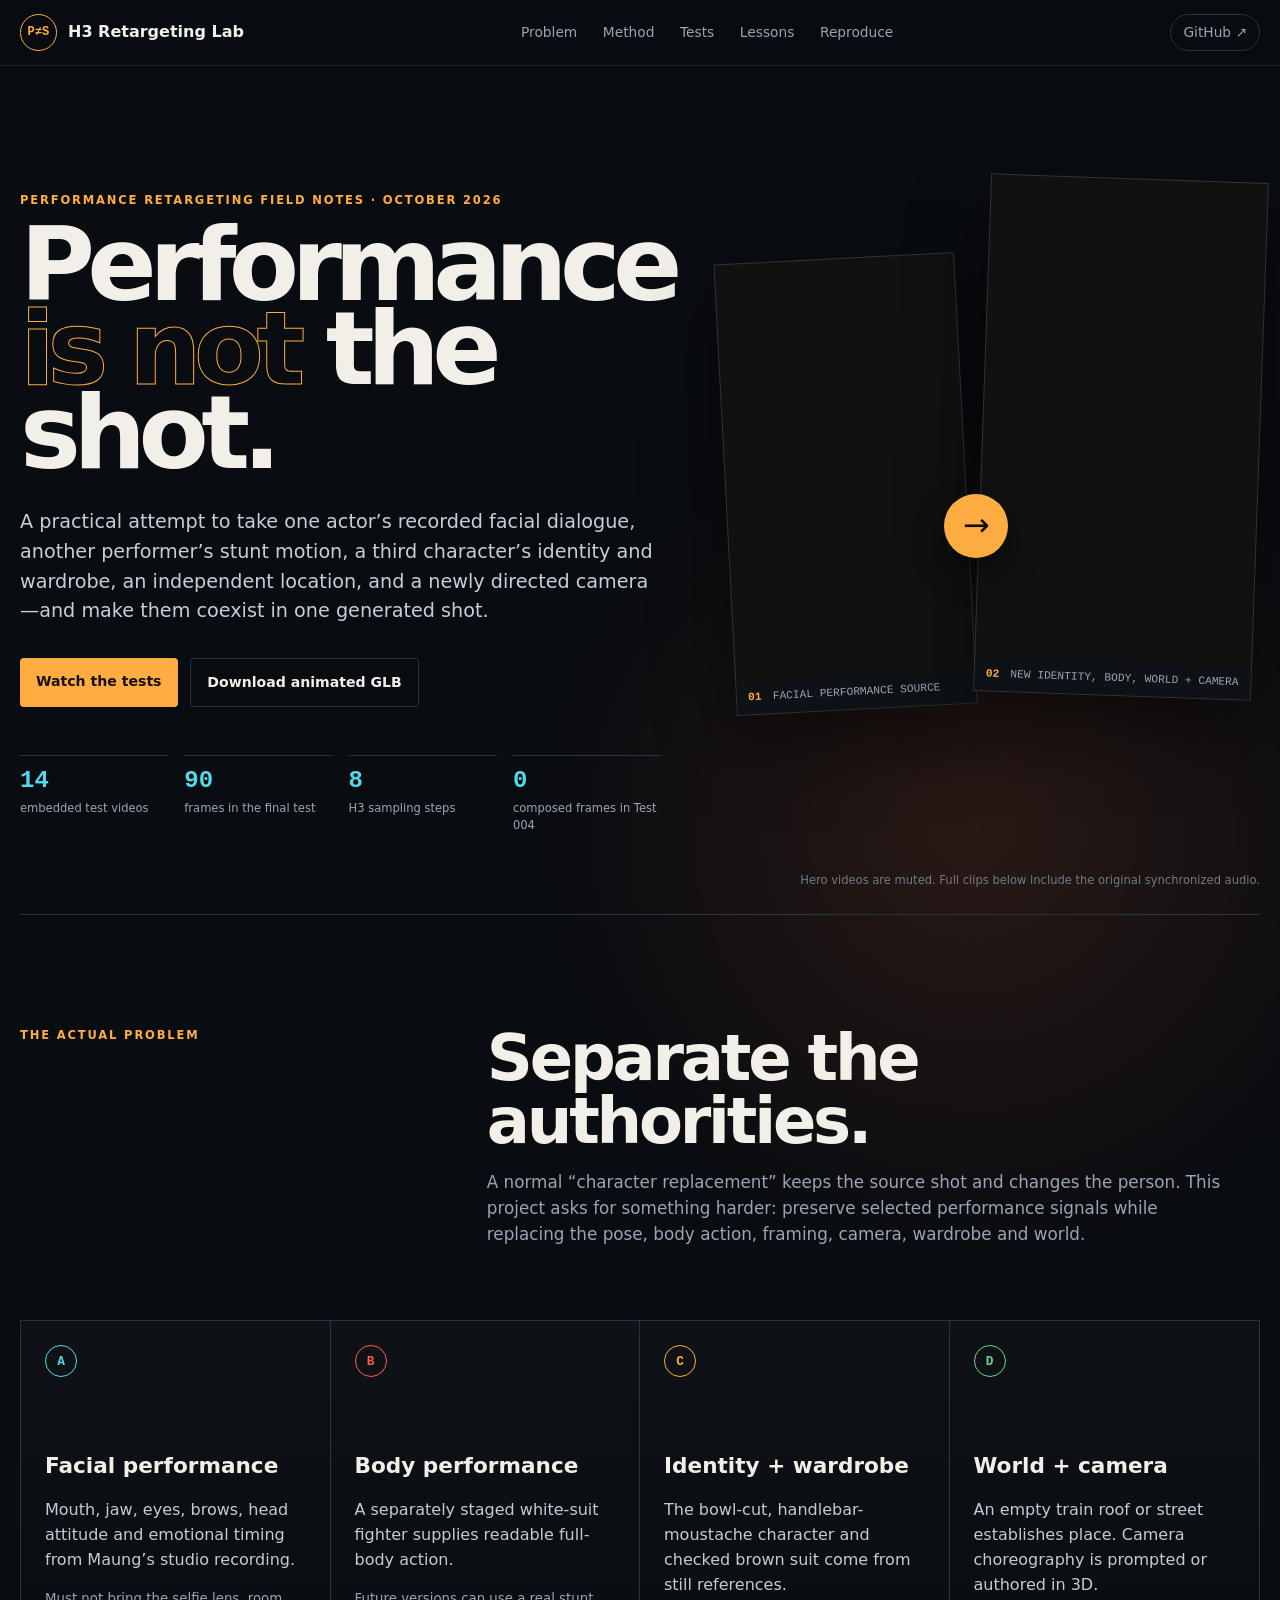
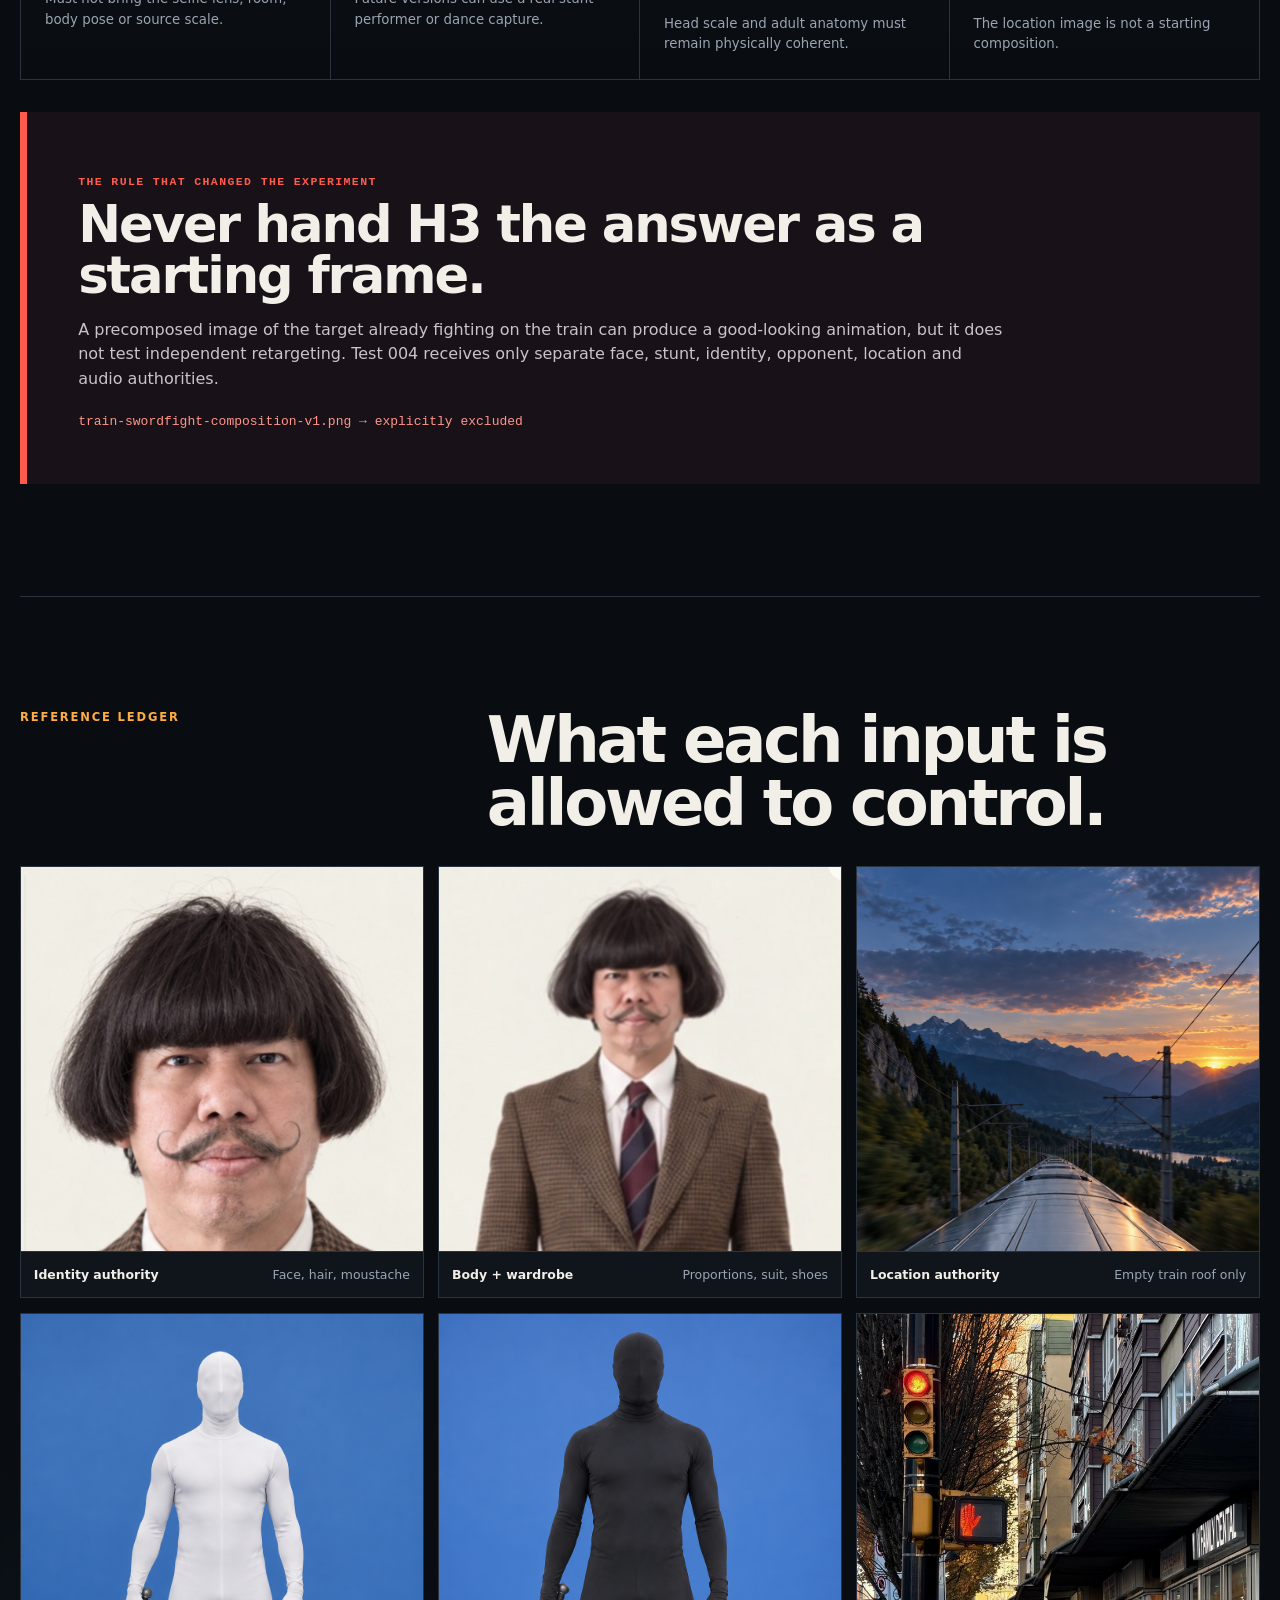
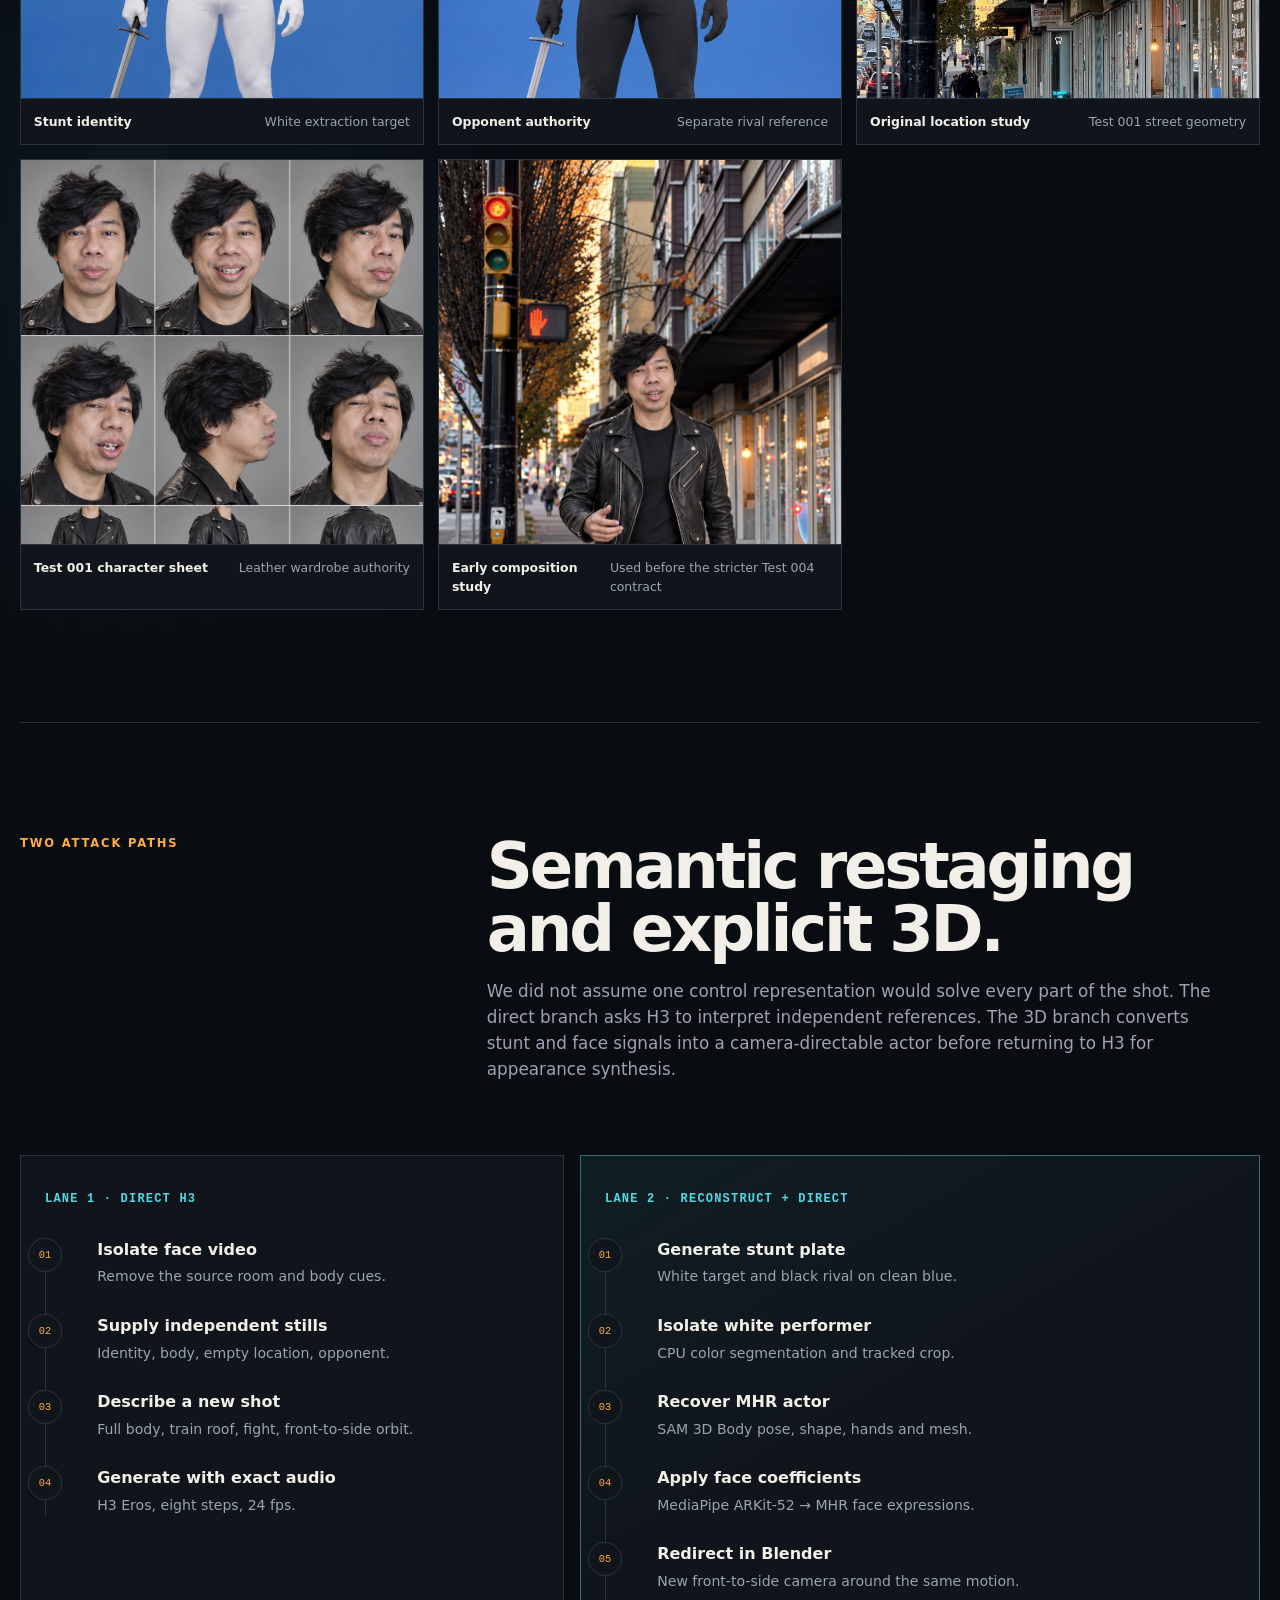
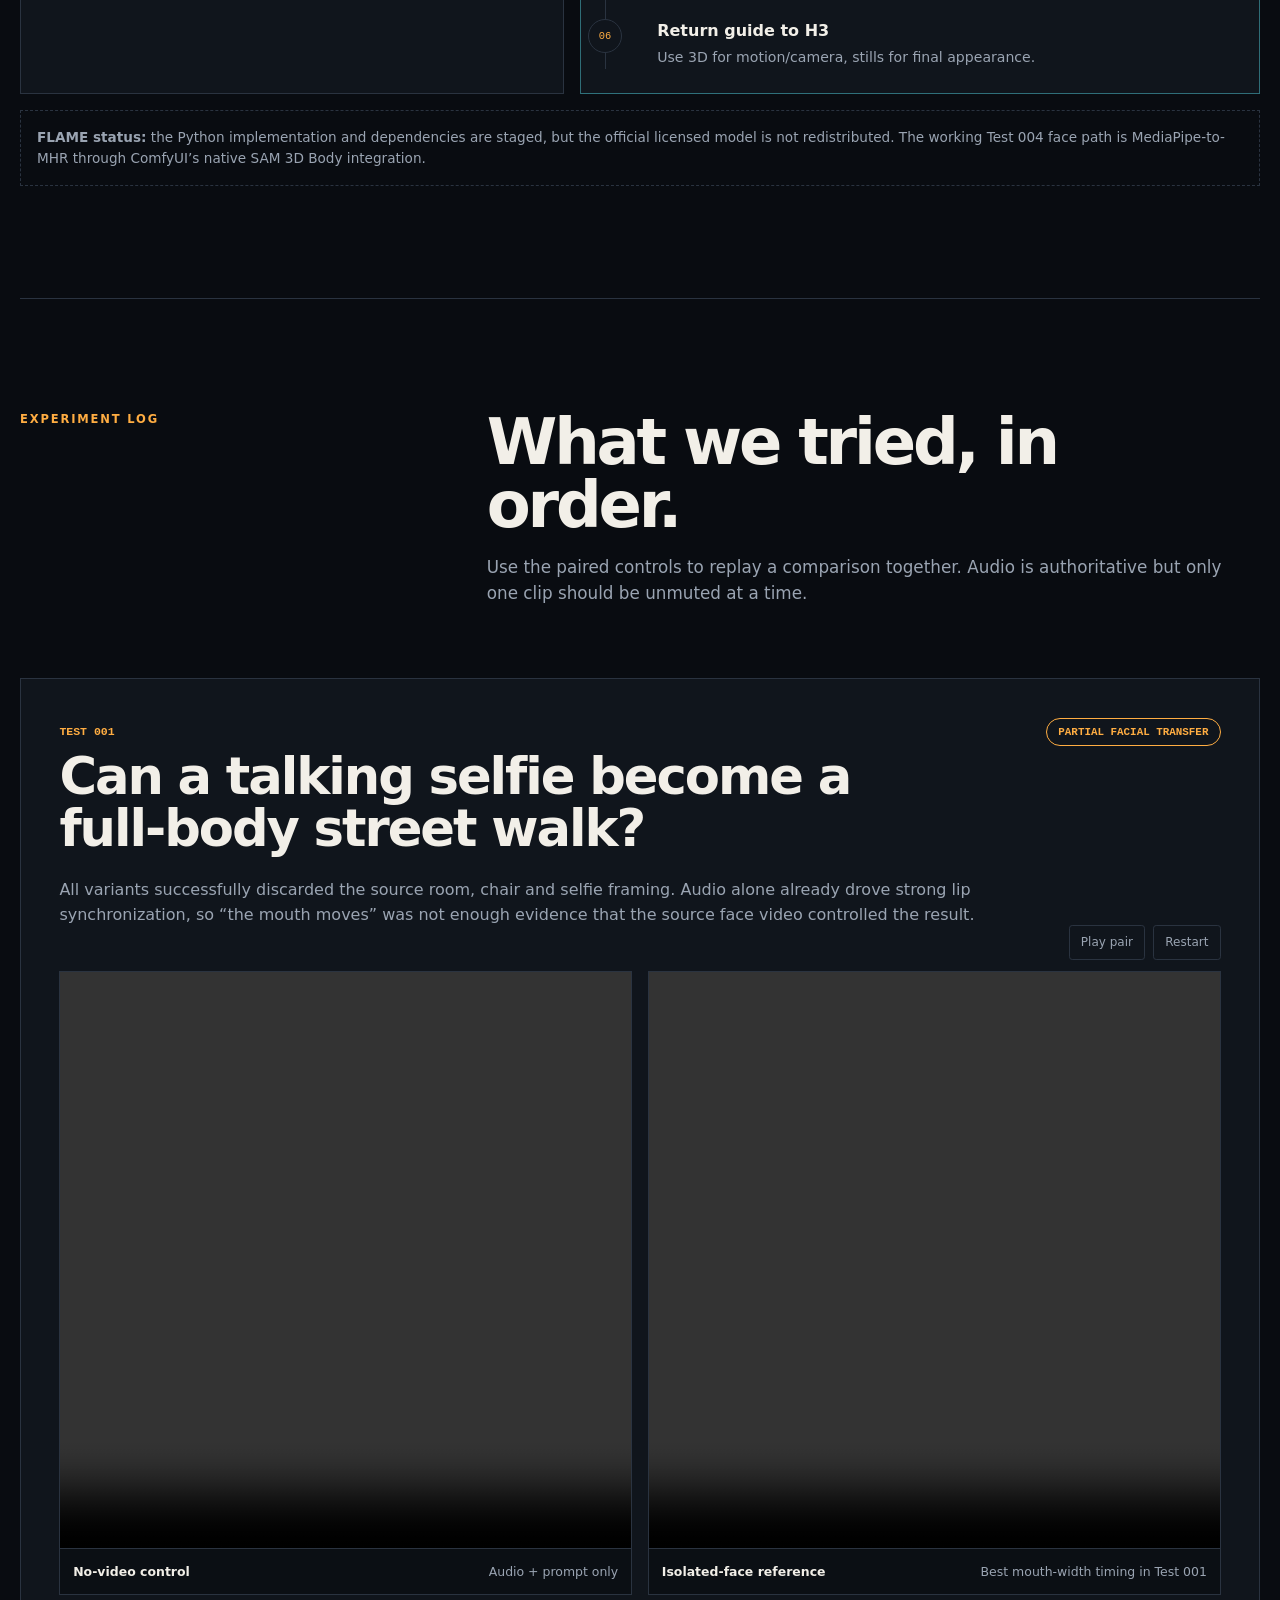
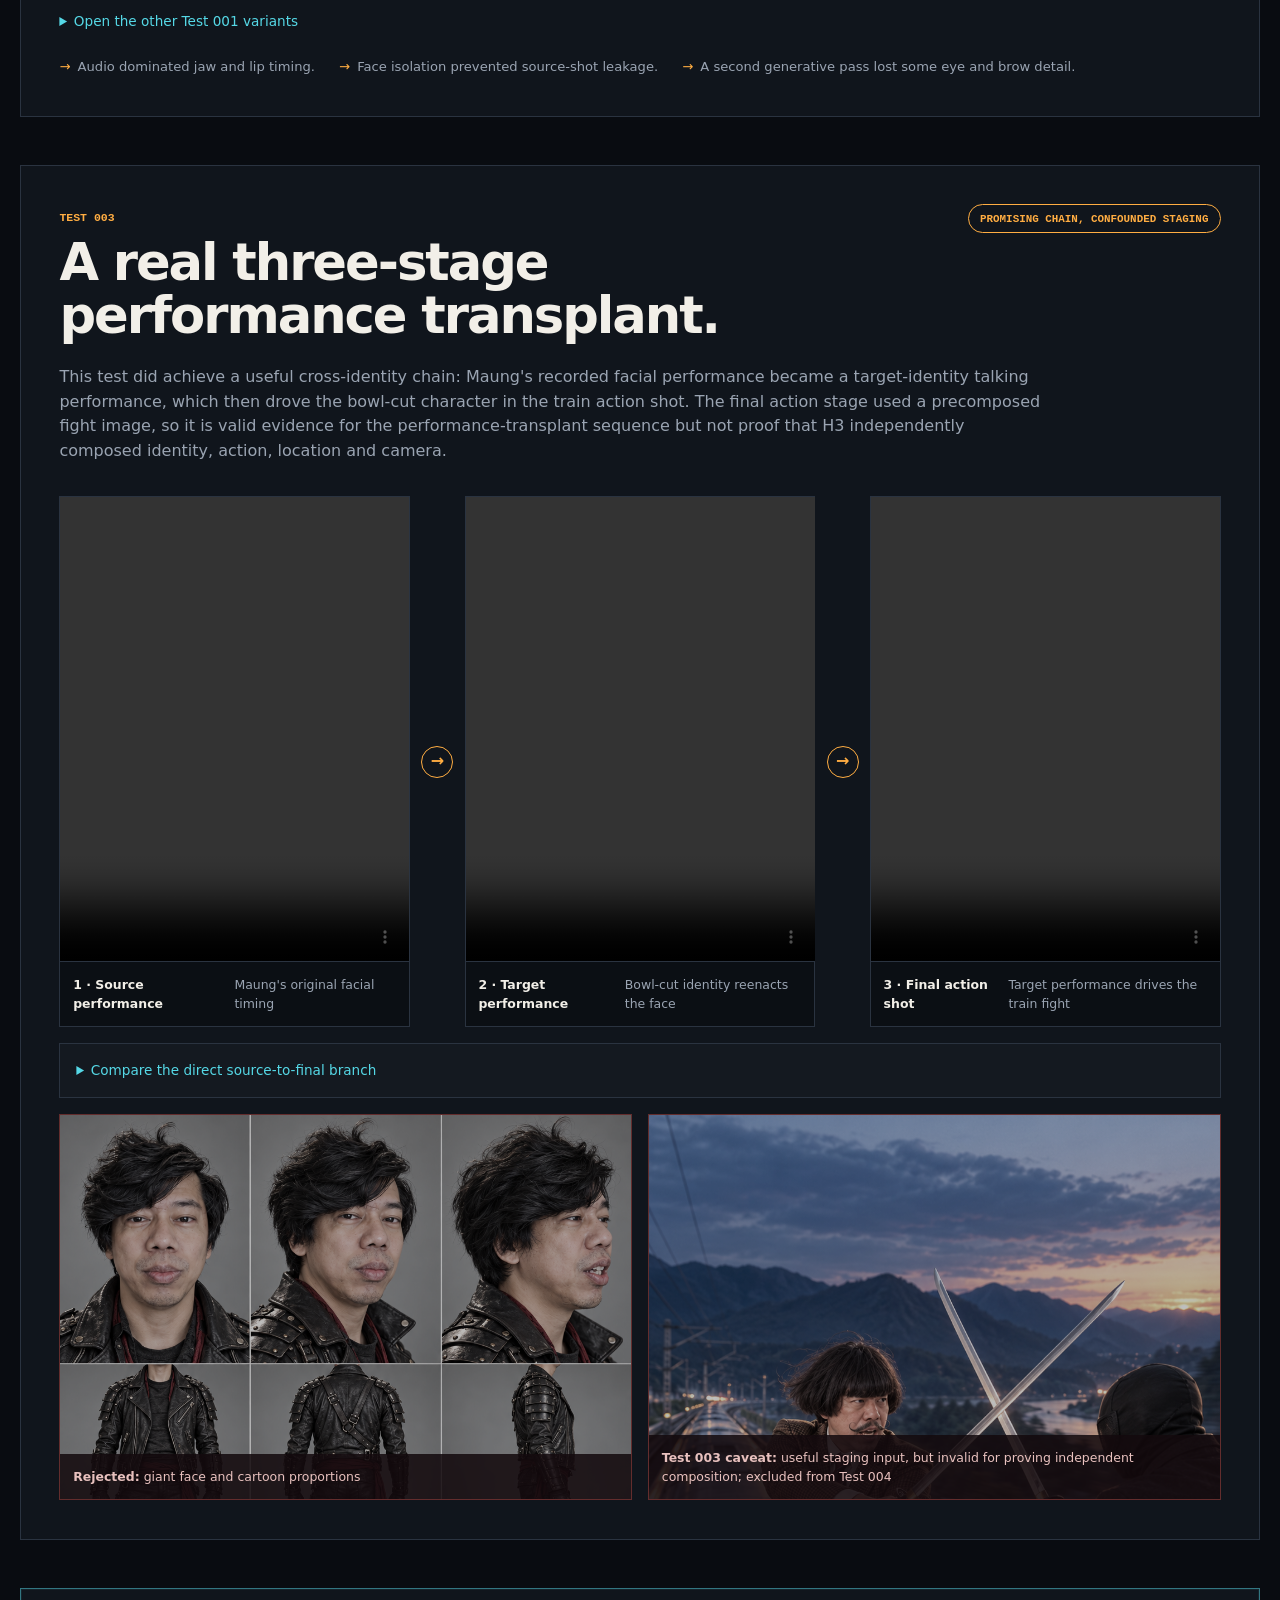
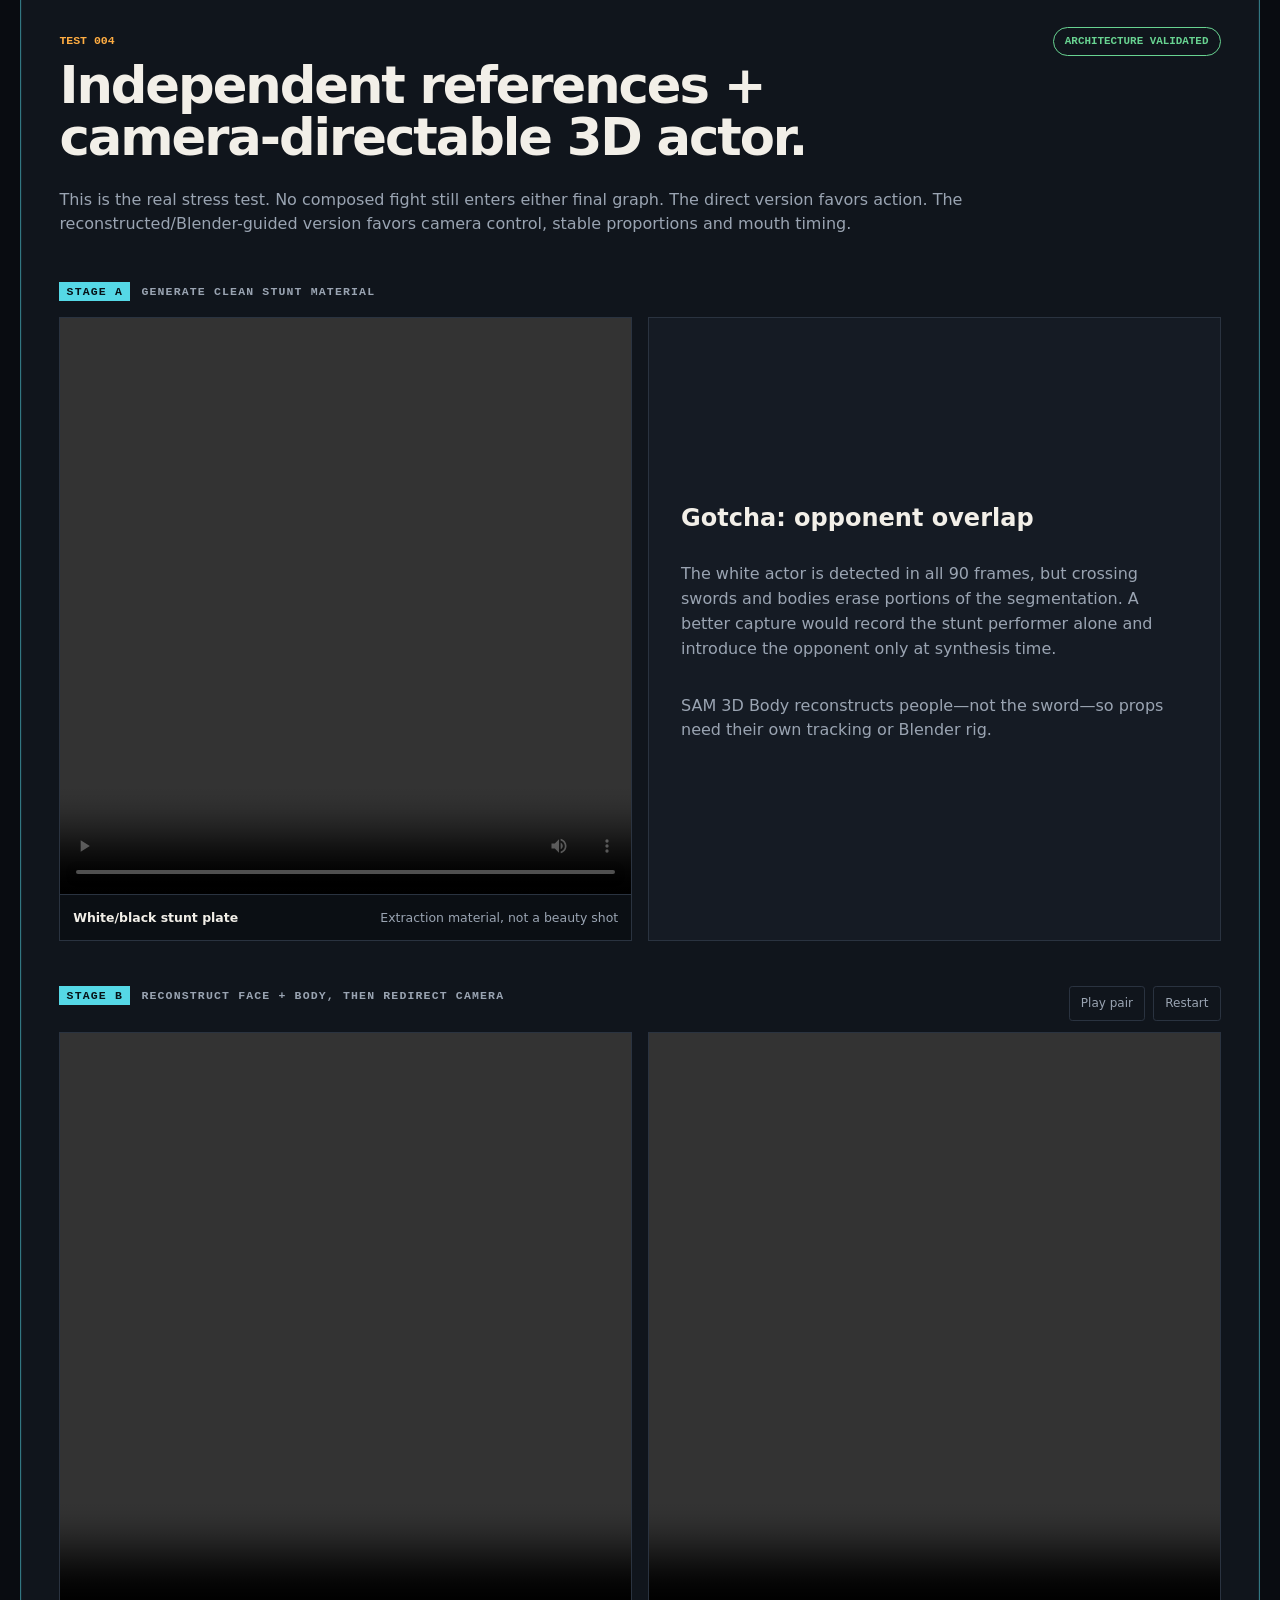
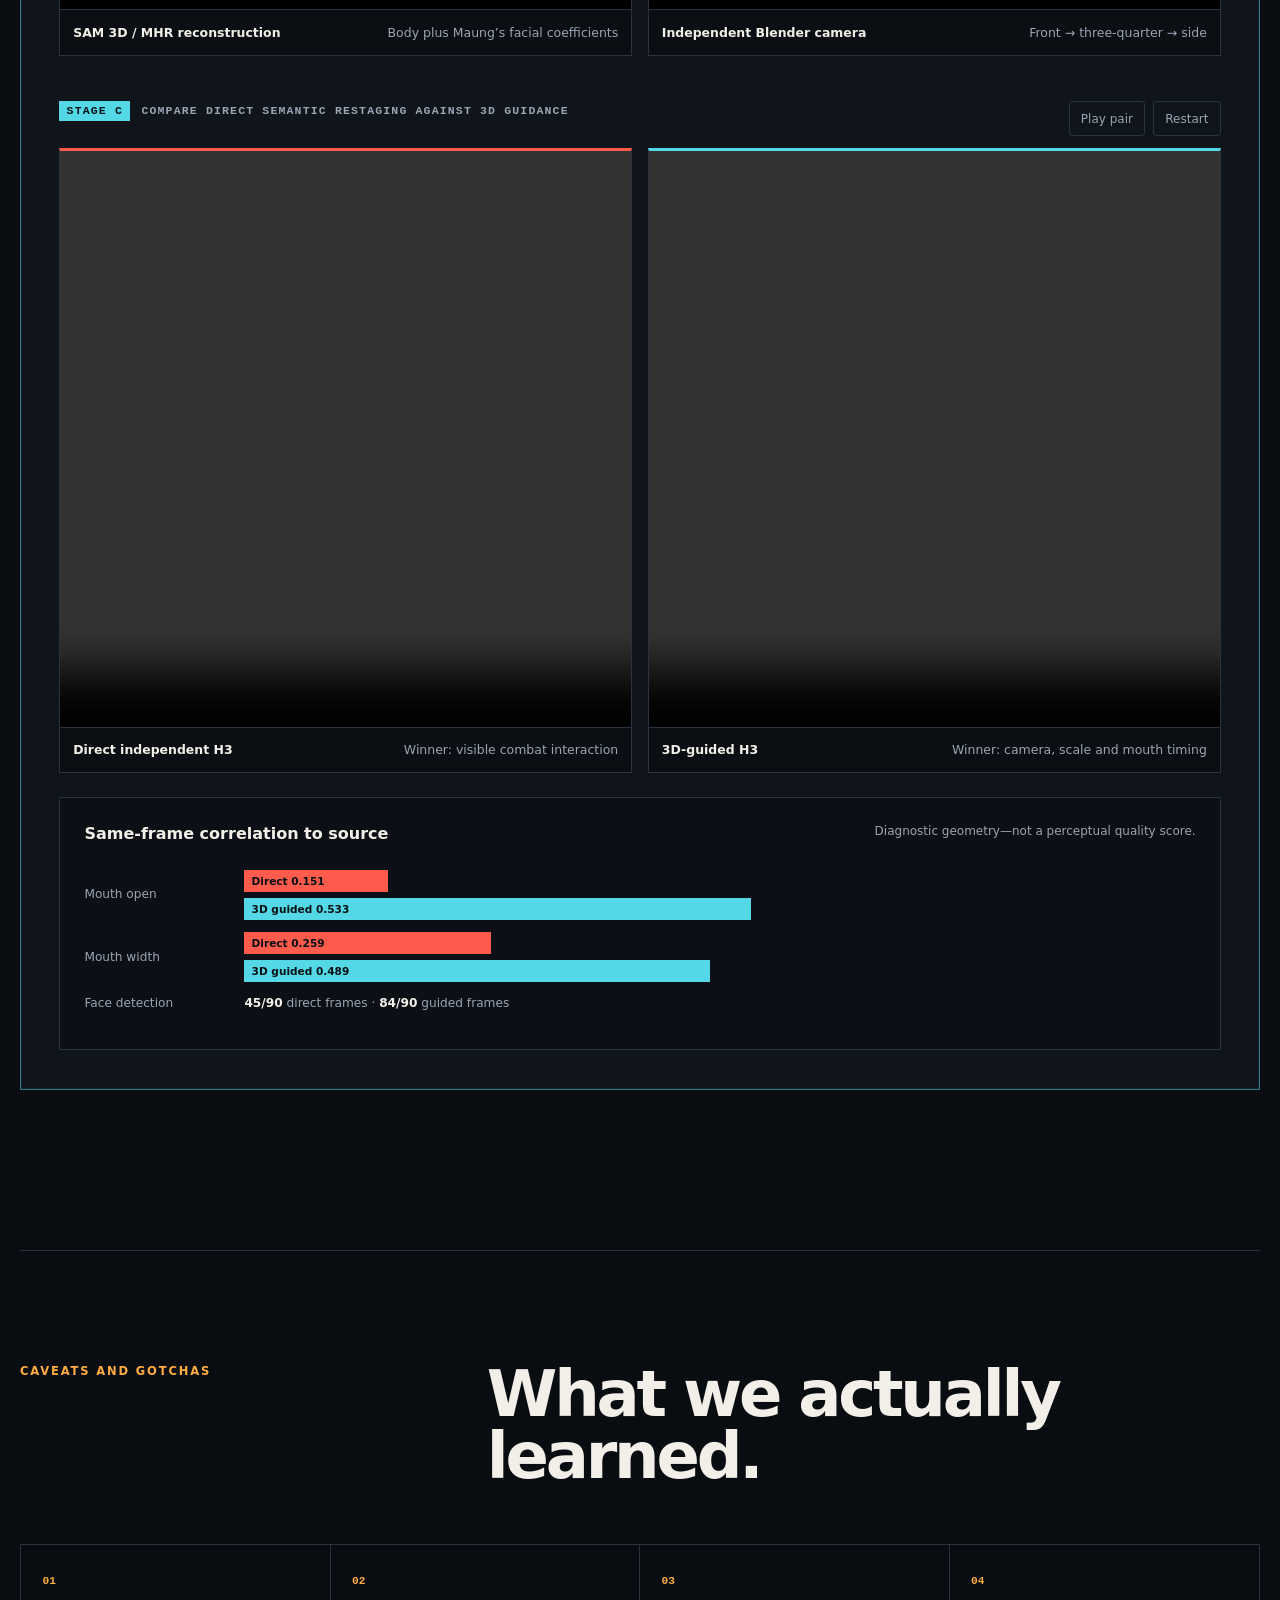
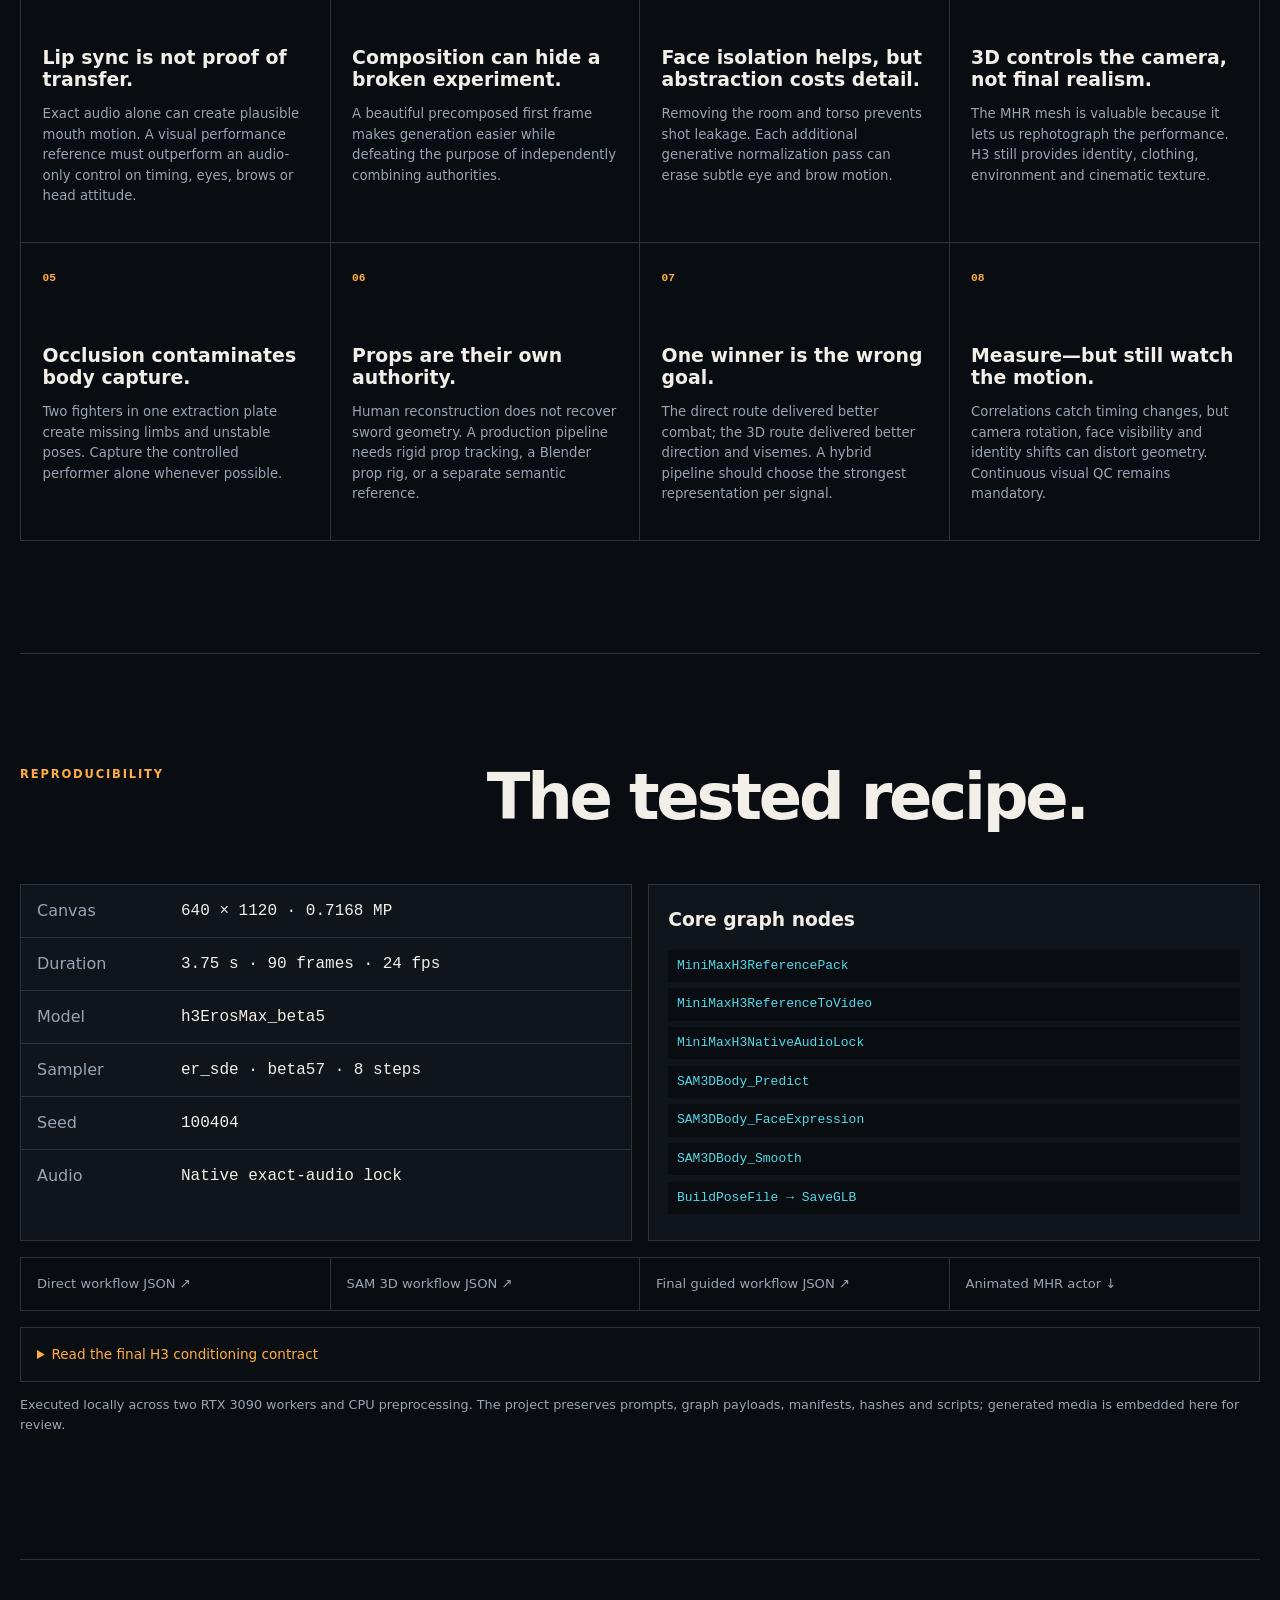
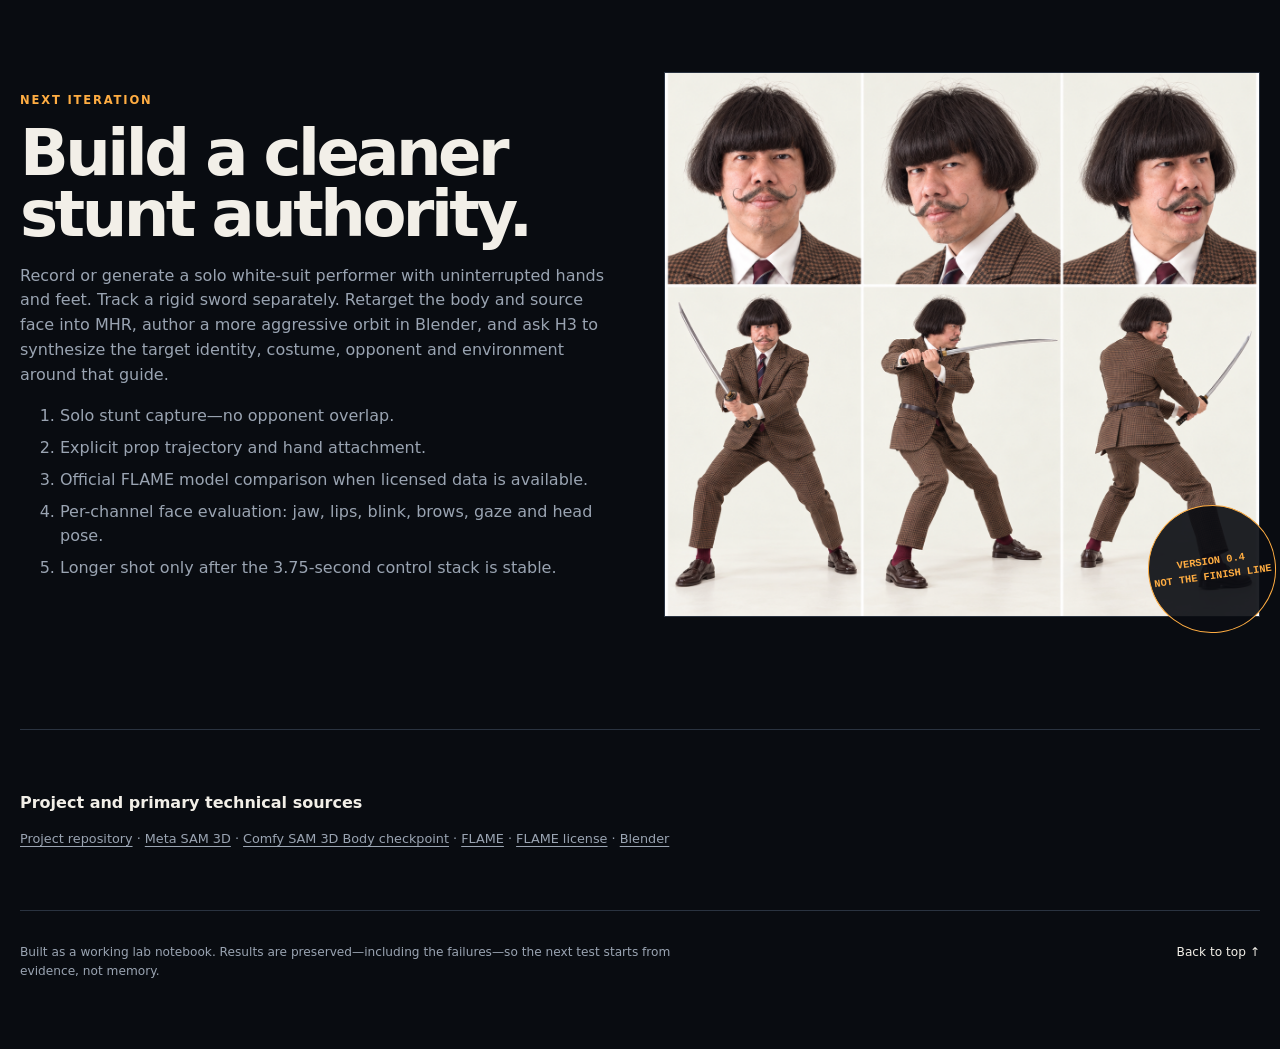
==== commit 75a5e16d: "Show the Test 003 transfer chain" ====
--- a/index.html
+++ b/index.html
@@ -209,20 +209,23 @@
         </ul>
       </article>
 
-      <article class="experiment invalid" id="test-003">
+      <article class="experiment" id="test-003">
         <header class="experiment-header">
-          <div><span class="test-number">Test 003</span><h3>Cross-identity sword fight—with a methodological flaw.</h3></div>
-          <p class="verdict invalid-label">Useful result, invalid proof</p>
+          <div><span class="test-number">Test 003</span><h3>A real three-stage performance transplant.</h3></div>
+          <p class="verdict mixed">Promising chain, confounded staging</p>
         </header>
-        <p class="experiment-summary">The target character looked convincing and the train action worked, but the final stage used a precomposed fight image. That made the model animate an answer we had already composed. We keep this test because it exposed a crucial evaluation error.</p>
-        <div class="video-grid three">
-          <figure class="video-card"><video controls playsinline preload="metadata" src="assets/video/t003-target-face-synthesis.mp4"></video><figcaption><b>Target face reenactment</b><span>Identity-normalized facial carrier</span></figcaption></figure>
-          <figure class="video-card"><video controls playsinline preload="metadata" src="assets/video/t003-train-direct-composite.mp4"></video><figcaption><b>Direct face conditioning</b><span>Stronger timing, composite setup</span></figcaption></figure>
-          <figure class="video-card"><video controls playsinline preload="metadata" src="assets/video/t003-train-clean-composite.mp4"></video><figcaption><b>Two-stage conditioning</b><span>Cleaner face, softer timing</span></figcaption></figure>
-        </div>
+        <p class="experiment-summary">This test did achieve a useful cross-identity chain: Maung's recorded facial performance became a target-identity talking performance, which then drove the bowl-cut character in the train action shot. The final action stage used a precomposed fight image, so it is valid evidence for the performance-transplant sequence but not proof that H3 independently composed identity, action, location and camera.</p>
+        <div class="transfer-chain" aria-label="Source performance to target performance to final shot">
+          <figure class="video-card"><video controls playsinline preload="metadata" src="assets/video/source-performance.mp4"></video><figcaption><b>1 · Source performance</b><span>Maung's original facial timing</span></figcaption></figure>
+          <div class="chain-arrow" aria-hidden="true">→</div>
+          <figure class="video-card"><video controls playsinline preload="metadata" src="assets/video/t003-target-face-synthesis.mp4"></video><figcaption><b>2 · Target performance</b><span>Bowl-cut identity reenacts the face</span></figcaption></figure>
+          <div class="chain-arrow" aria-hidden="true">→</div>
+          <figure class="video-card"><video controls playsinline preload="metadata" src="assets/video/t003-train-clean-composite.mp4"></video><figcaption><b>3 · Final action shot</b><span>Target performance drives the train fight</span></figcaption></figure>
+        </div>
+        <details class="alternate-branch"><summary>Compare the direct source-to-final branch</summary><div class="video-grid two"><figure class="video-card"><video controls playsinline preload="metadata" src="assets/video/source-performance.mp4"></video><figcaption><b>Source performance</b><span>Original identity and framing</span></figcaption></figure><figure class="video-card"><video controls playsinline preload="metadata" src="assets/video/t003-train-direct-composite.mp4"></video><figcaption><b>Direct final</b><span>Source face video conditions the action shot</span></figcaption></figure></div></details>
         <div class="failure-strip">
           <figure><img src="assets/images/rejected-punk-samurai-sheet.png" alt="Rejected oversized-face samurai character sheet" loading="lazy"><figcaption><b>Rejected:</b> giant face and cartoon proportions</figcaption></figure>
-          <figure><img src="assets/images/rejected-train-composite.png" alt="Rejected precomposed train fight image" loading="lazy"><figcaption><b>Excluded from Test 004:</b> precomposed answer</figcaption></figure>
+          <figure><img src="assets/images/rejected-train-composite.png" alt="Precomposed train fight image used in Test 003" loading="lazy"><figcaption><b>Test 003 caveat:</b> useful staging input, but invalid for proving independent composition; excluded from Test 004</figcaption></figure>
         </div>
       </article>
 
--- a/styles.css
+++ b/styles.css
@@ -138,6 +138,11 @@
 .video-card { margin: 0; border: 1px solid var(--line); background: #0b0f14; min-width: 0; }
 .video-card video { width: 100%; max-height: 36rem; aspect-ratio: 4 / 7; object-fit: contain; background: #05070a; }
 .video-grid.three .video-card video { max-height: 29rem; }
+.transfer-chain { display: grid; grid-template-columns: minmax(0, 1fr) auto minmax(0, 1fr) auto minmax(0, 1fr); align-items: center; gap: .7rem; }
+.transfer-chain .video-card video { max-height: 29rem; }
+.chain-arrow { display: grid; place-items: center; width: 2rem; height: 2rem; border: 1px solid var(--amber); border-radius: 50%; color: var(--amber); font-weight: 700; }
+.alternate-branch { margin-top: 1rem; padding: 1rem; border: 1px solid var(--line); background: rgba(255,255,255,.015); }
+.alternate-branch .video-grid { margin-top: 1rem; }
 .compare-toolbar { display: flex; justify-content: flex-end; gap: .5rem; margin: -2.2rem 0 .7rem; }
 .compare-toolbar button { padding: .45rem .7rem; border: 1px solid var(--line); border-radius: .2rem; color: var(--muted); background: transparent; cursor: pointer; font-size: .75rem; }
 .compare-toolbar button:hover { color: var(--ink); border-color: var(--muted); }
@@ -239,7 +244,8 @@
   .section { padding: 4.5rem 0; }
   .section-heading { display: block; }
   .section-heading h2 { margin-bottom: 1rem; }
-  .authority-grid, .pipeline, .video-grid.two, .video-grid.three, .failure-strip, .lesson-grid, .spec-grid, .next { grid-template-columns: 1fr; }
+  .authority-grid, .pipeline, .video-grid.two, .video-grid.three, .failure-strip, .lesson-grid, .spec-grid, .next, .transfer-chain { grid-template-columns: 1fr; }
+  .chain-arrow { transform: rotate(90deg); margin: 0 auto; }
   .authority { min-height: auto; border-right: 0; border-bottom: 1px solid var(--line) !important; }
   .authority:last-child { border-bottom: 0 !important; }
   .authority h3 { margin-top: 2rem; }
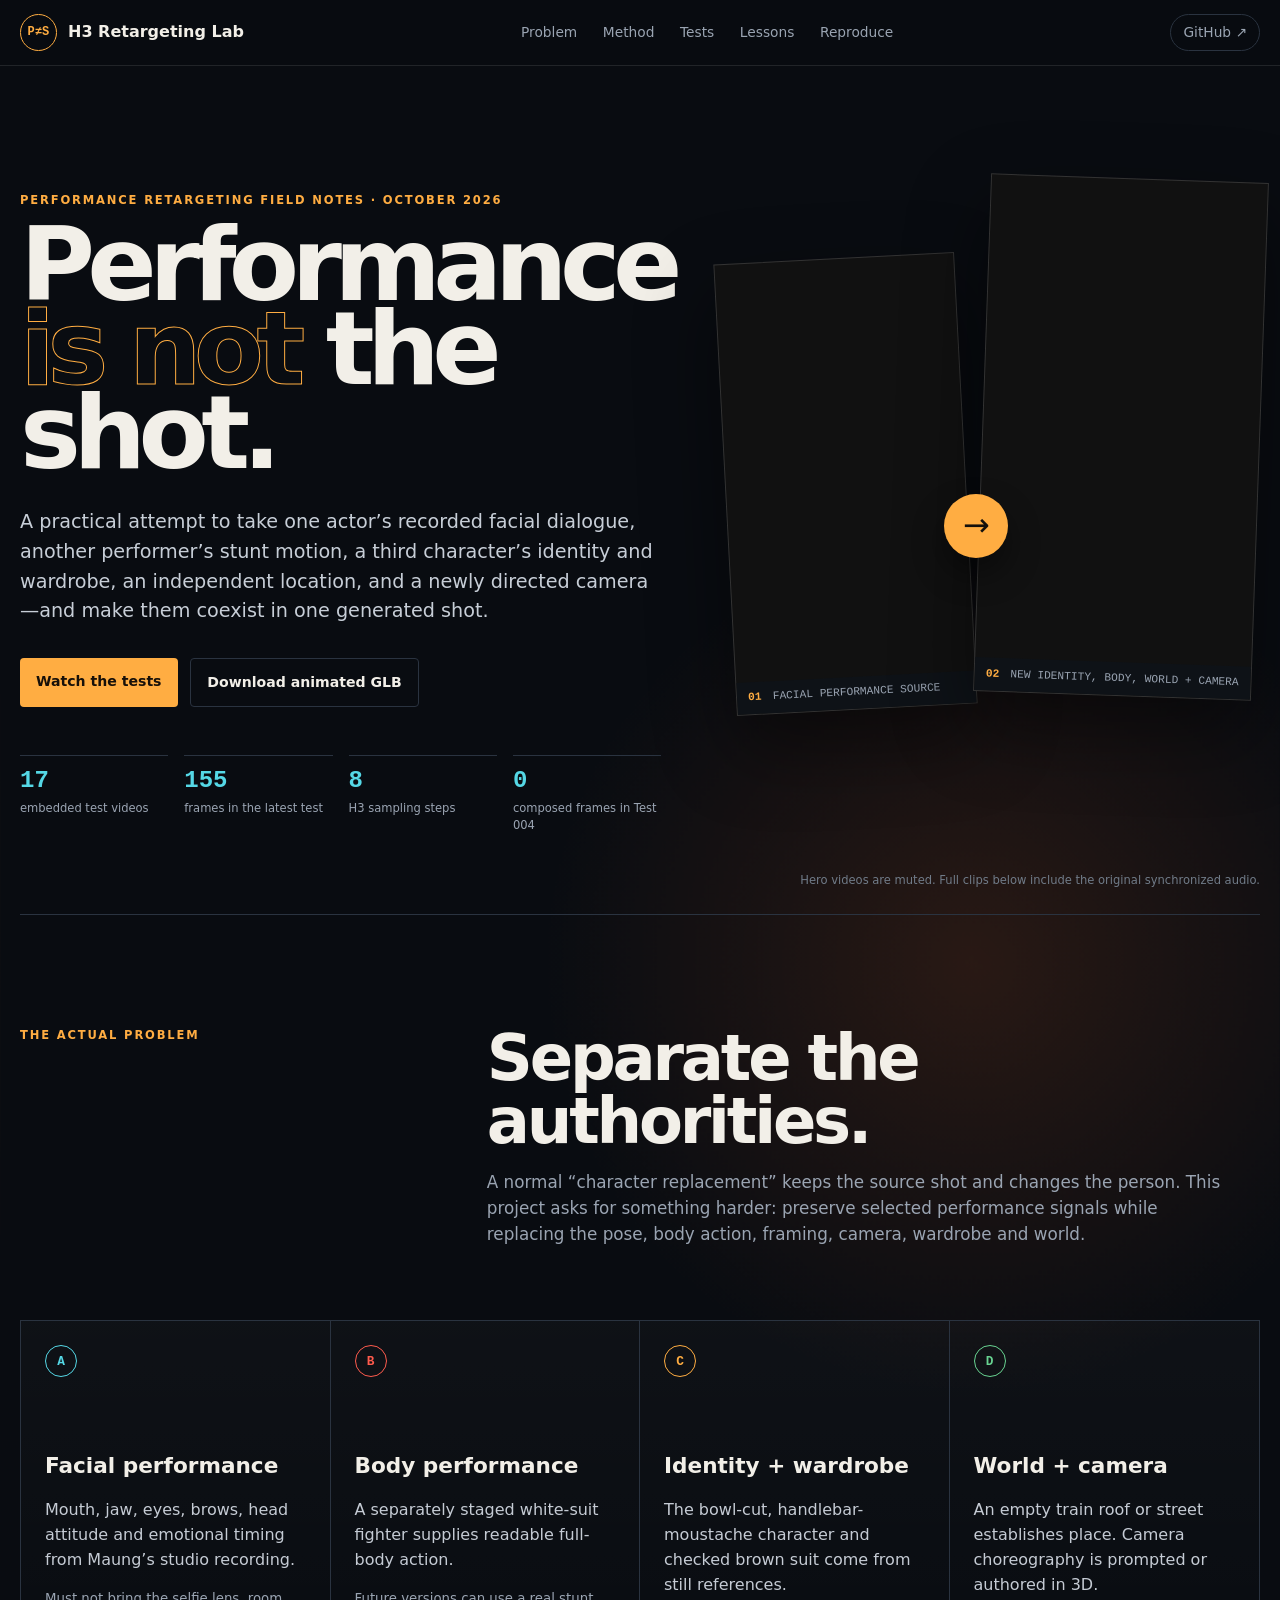
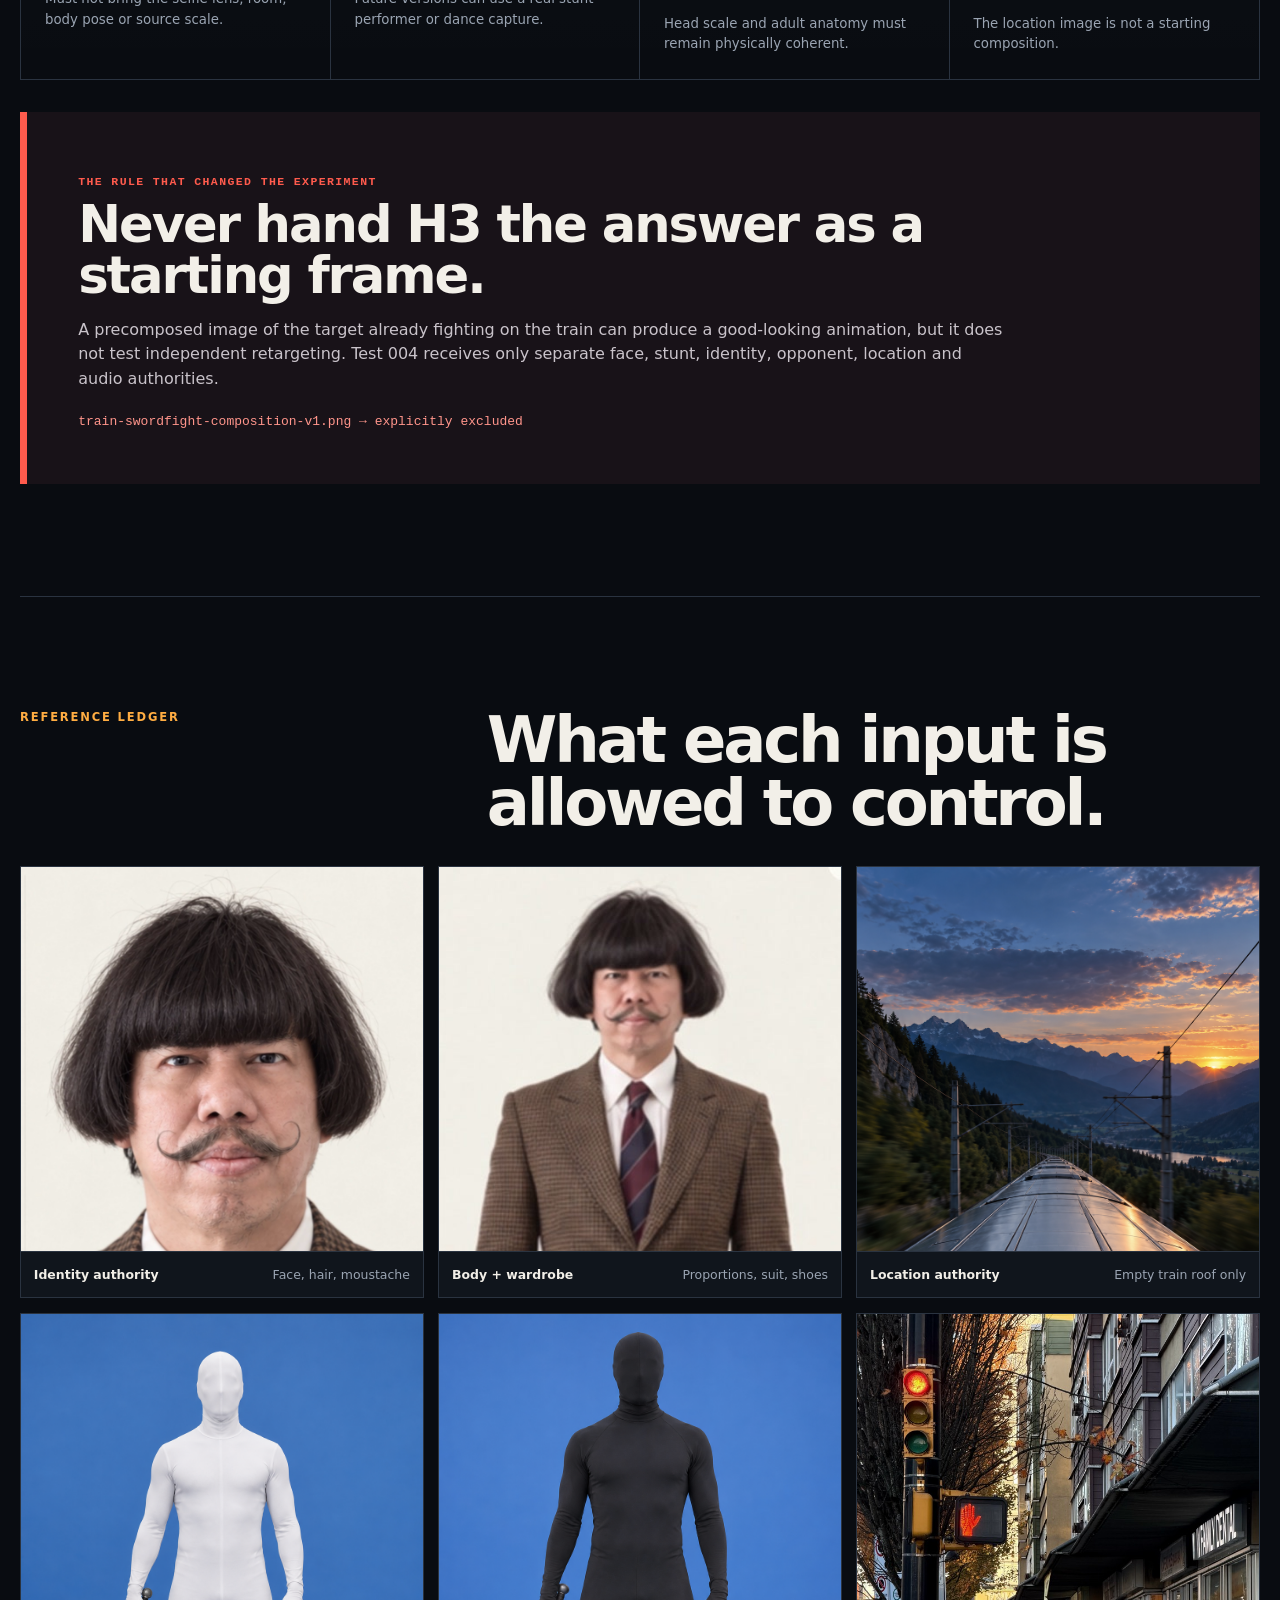
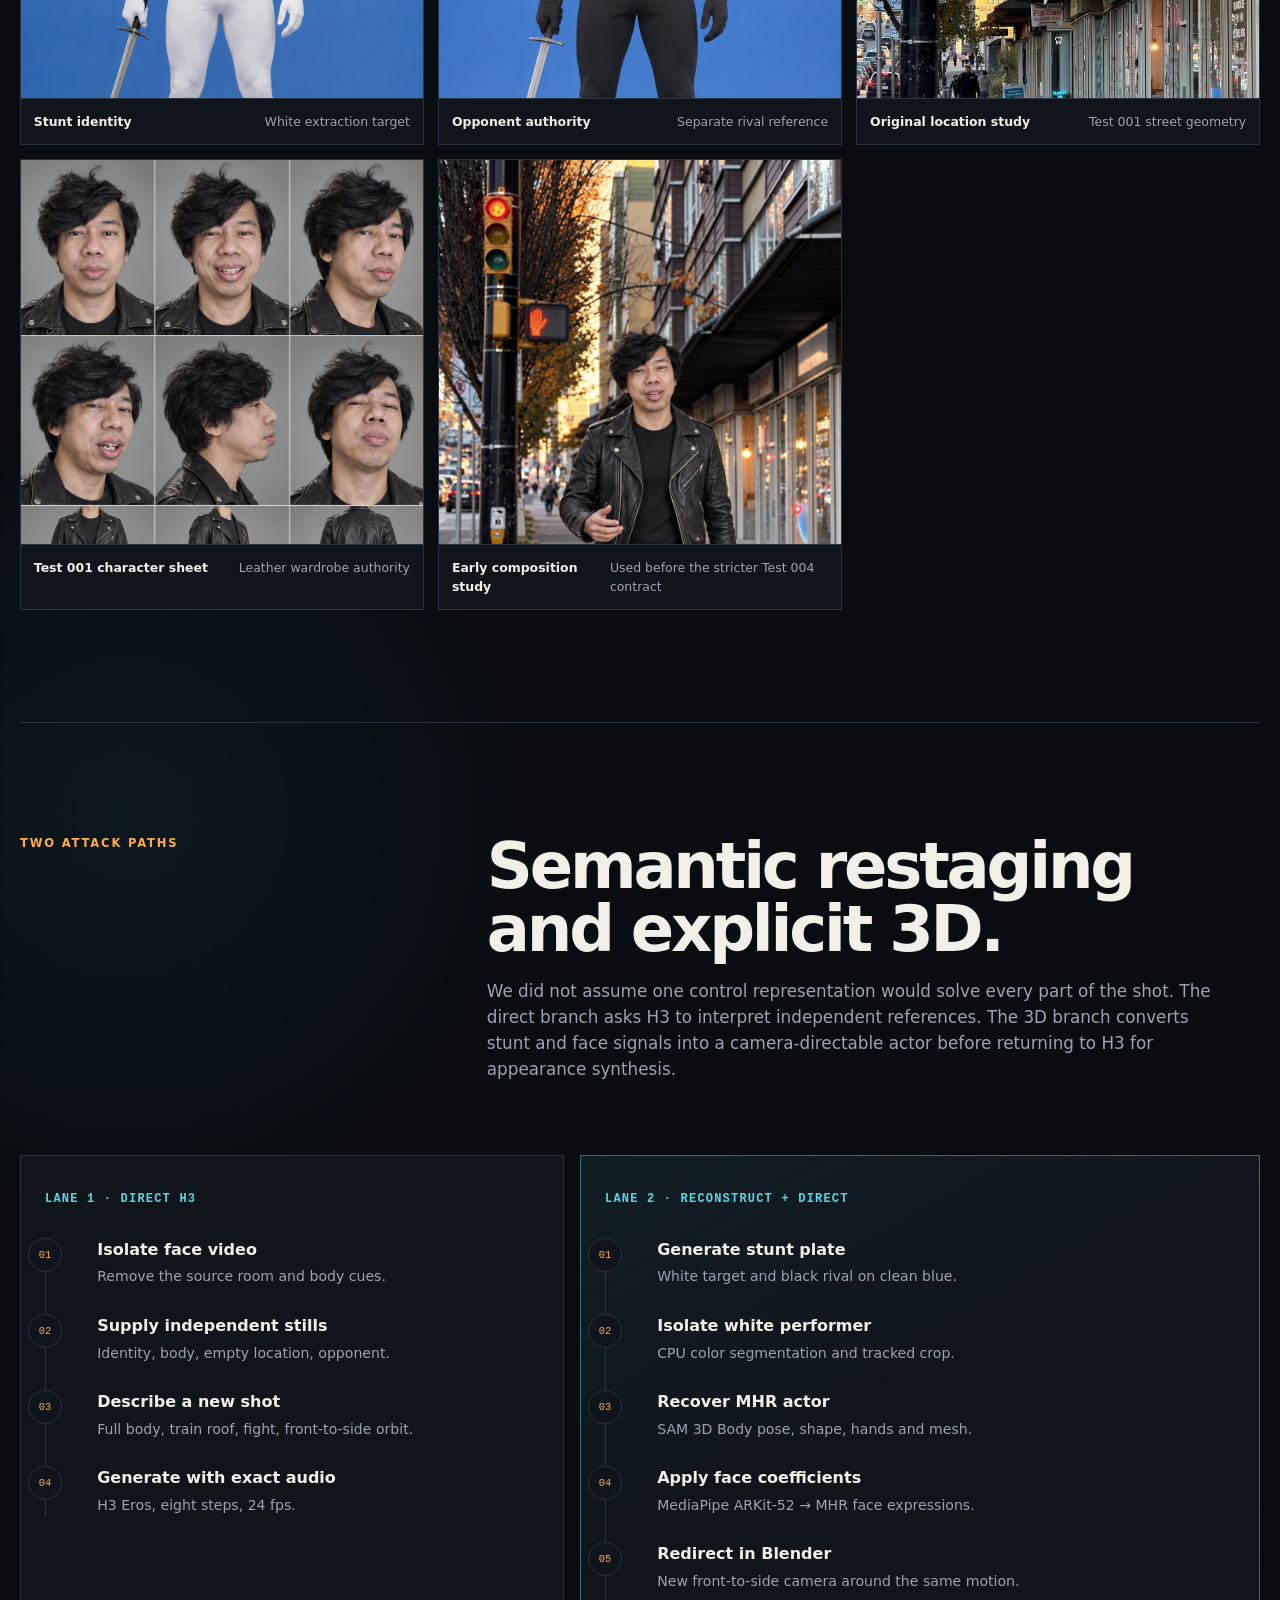
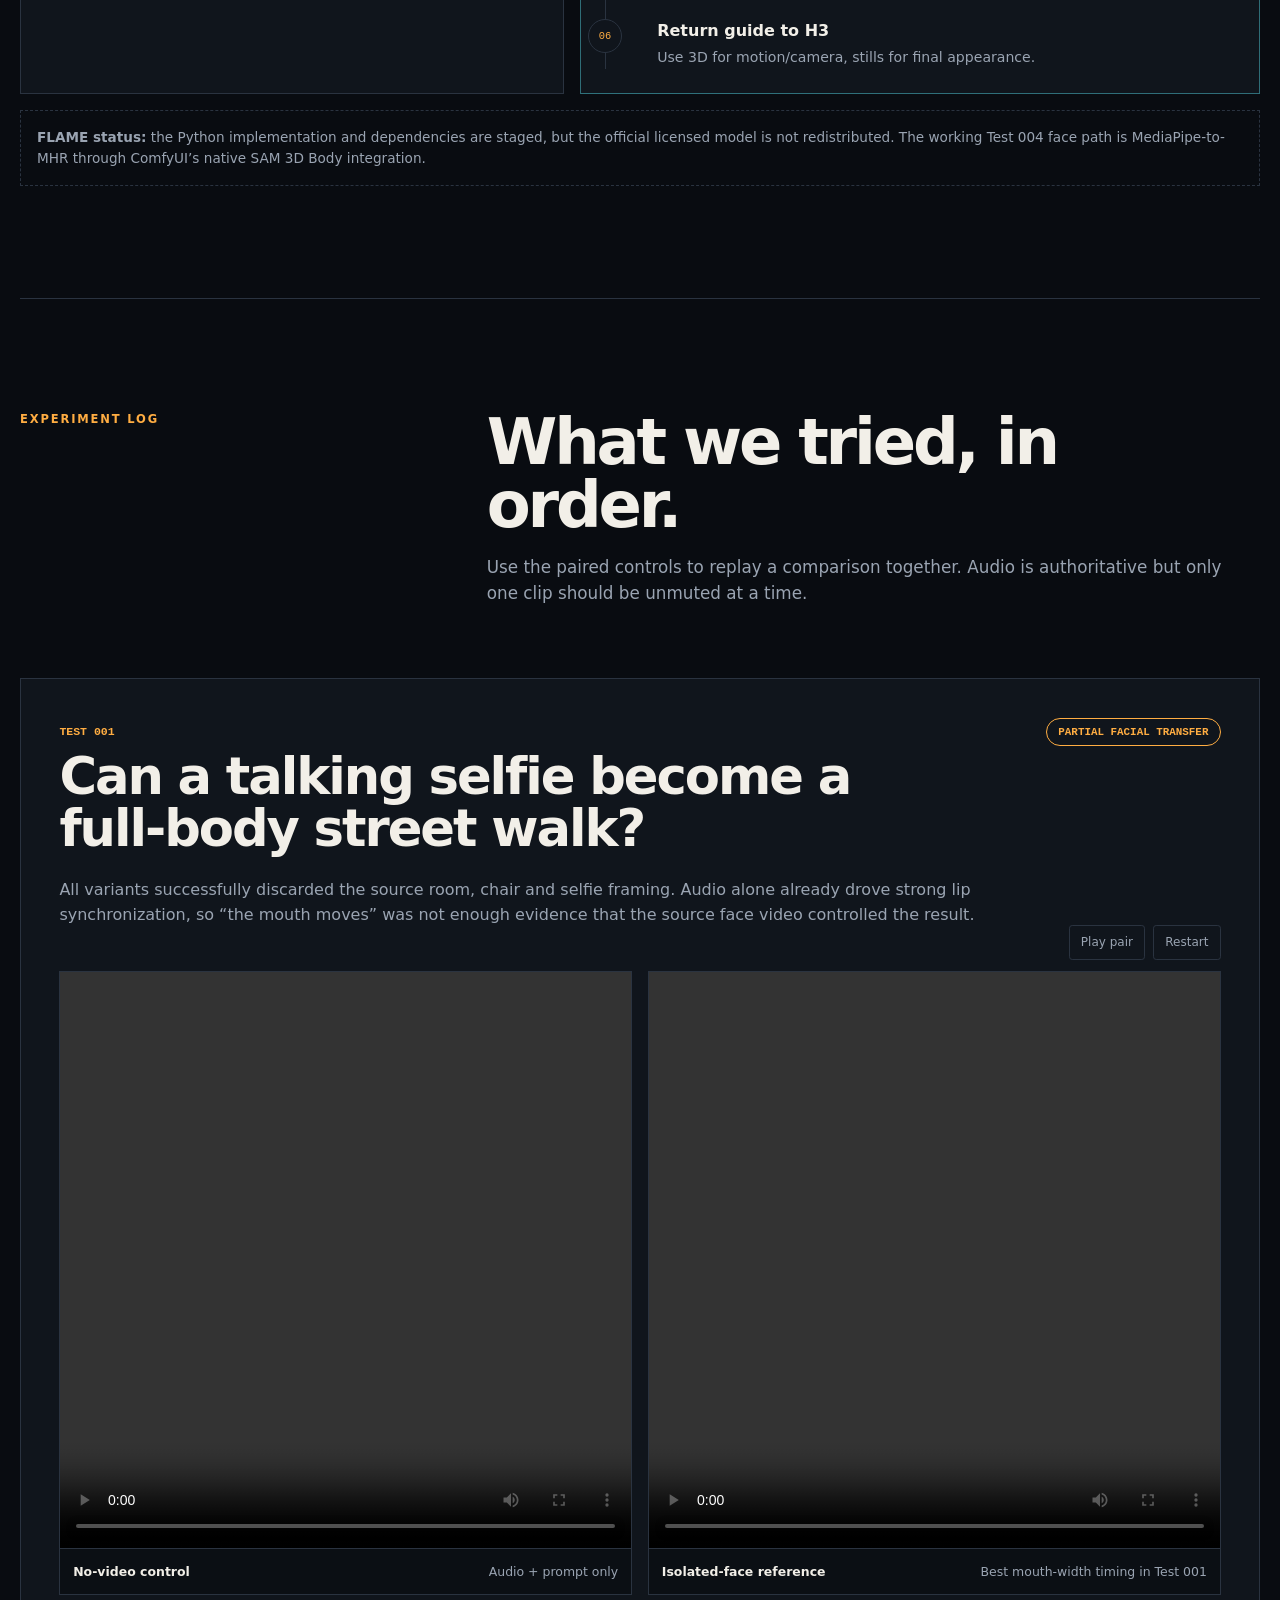
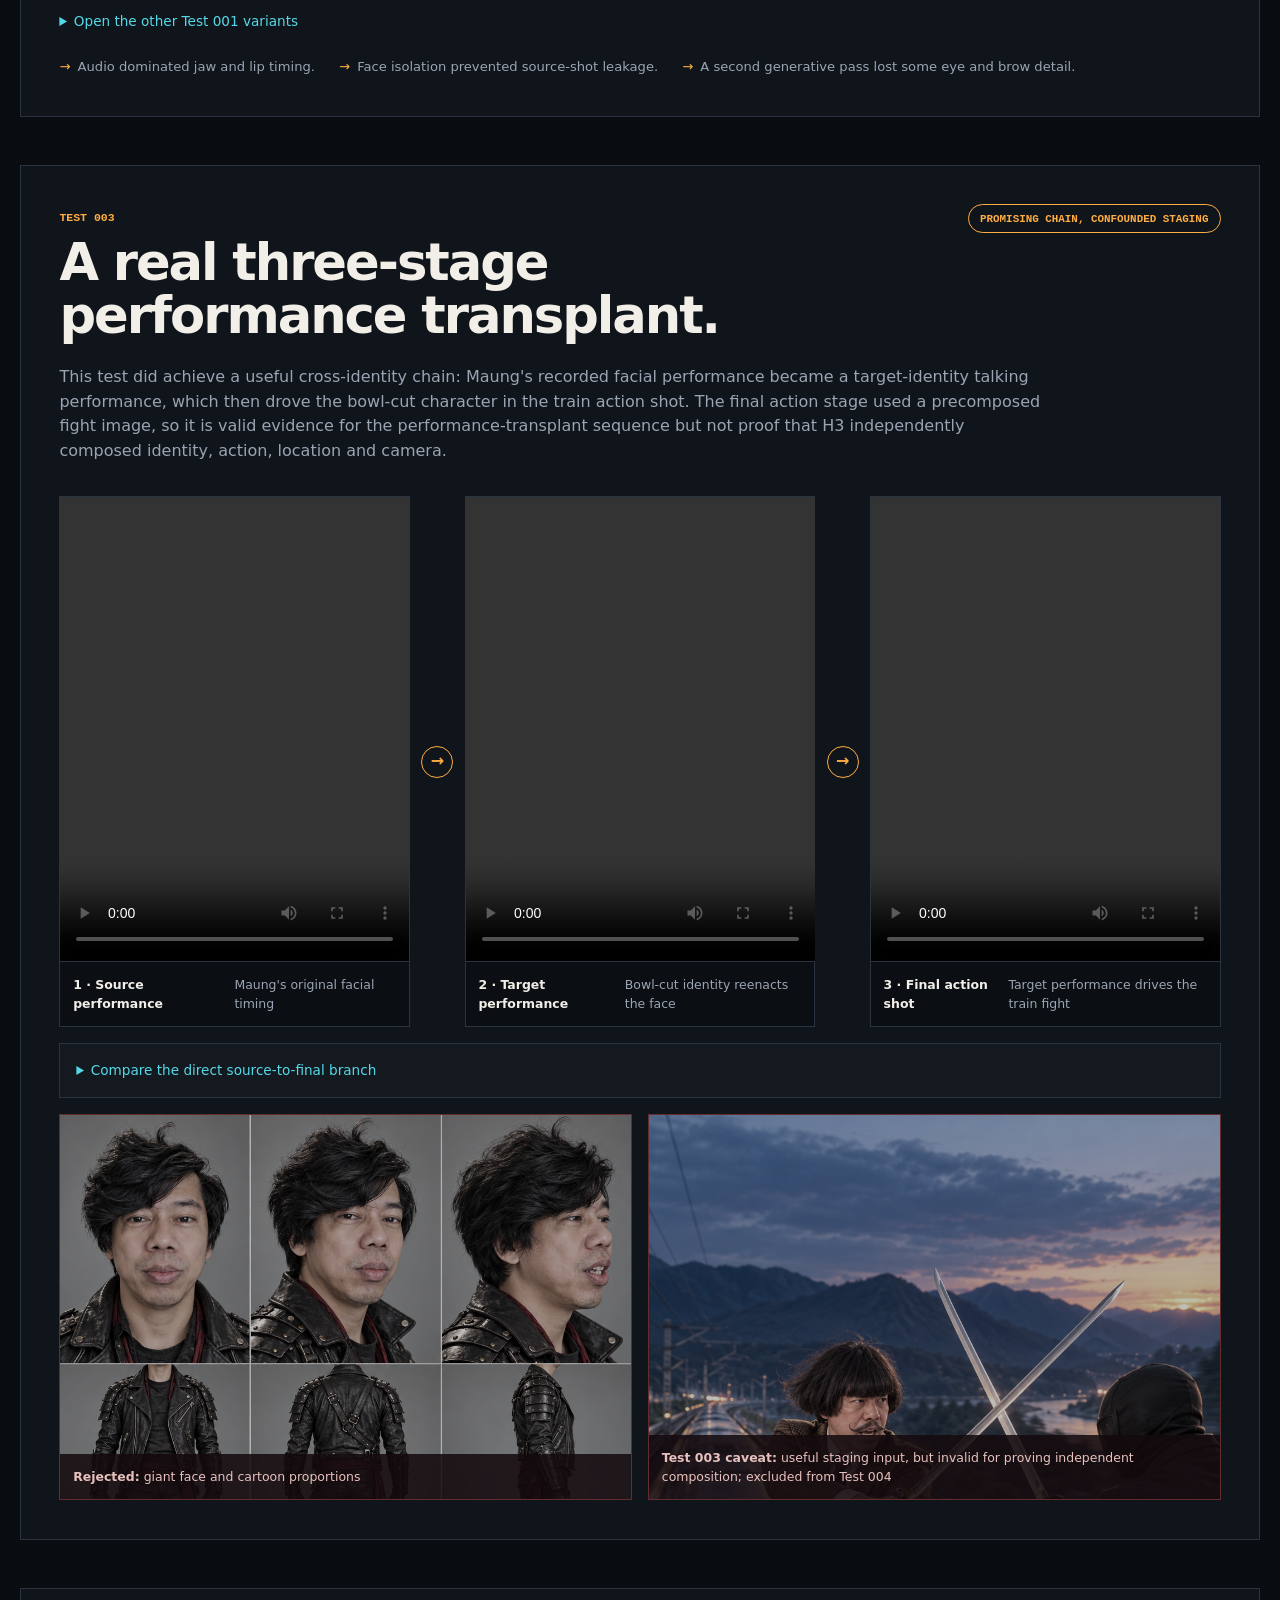
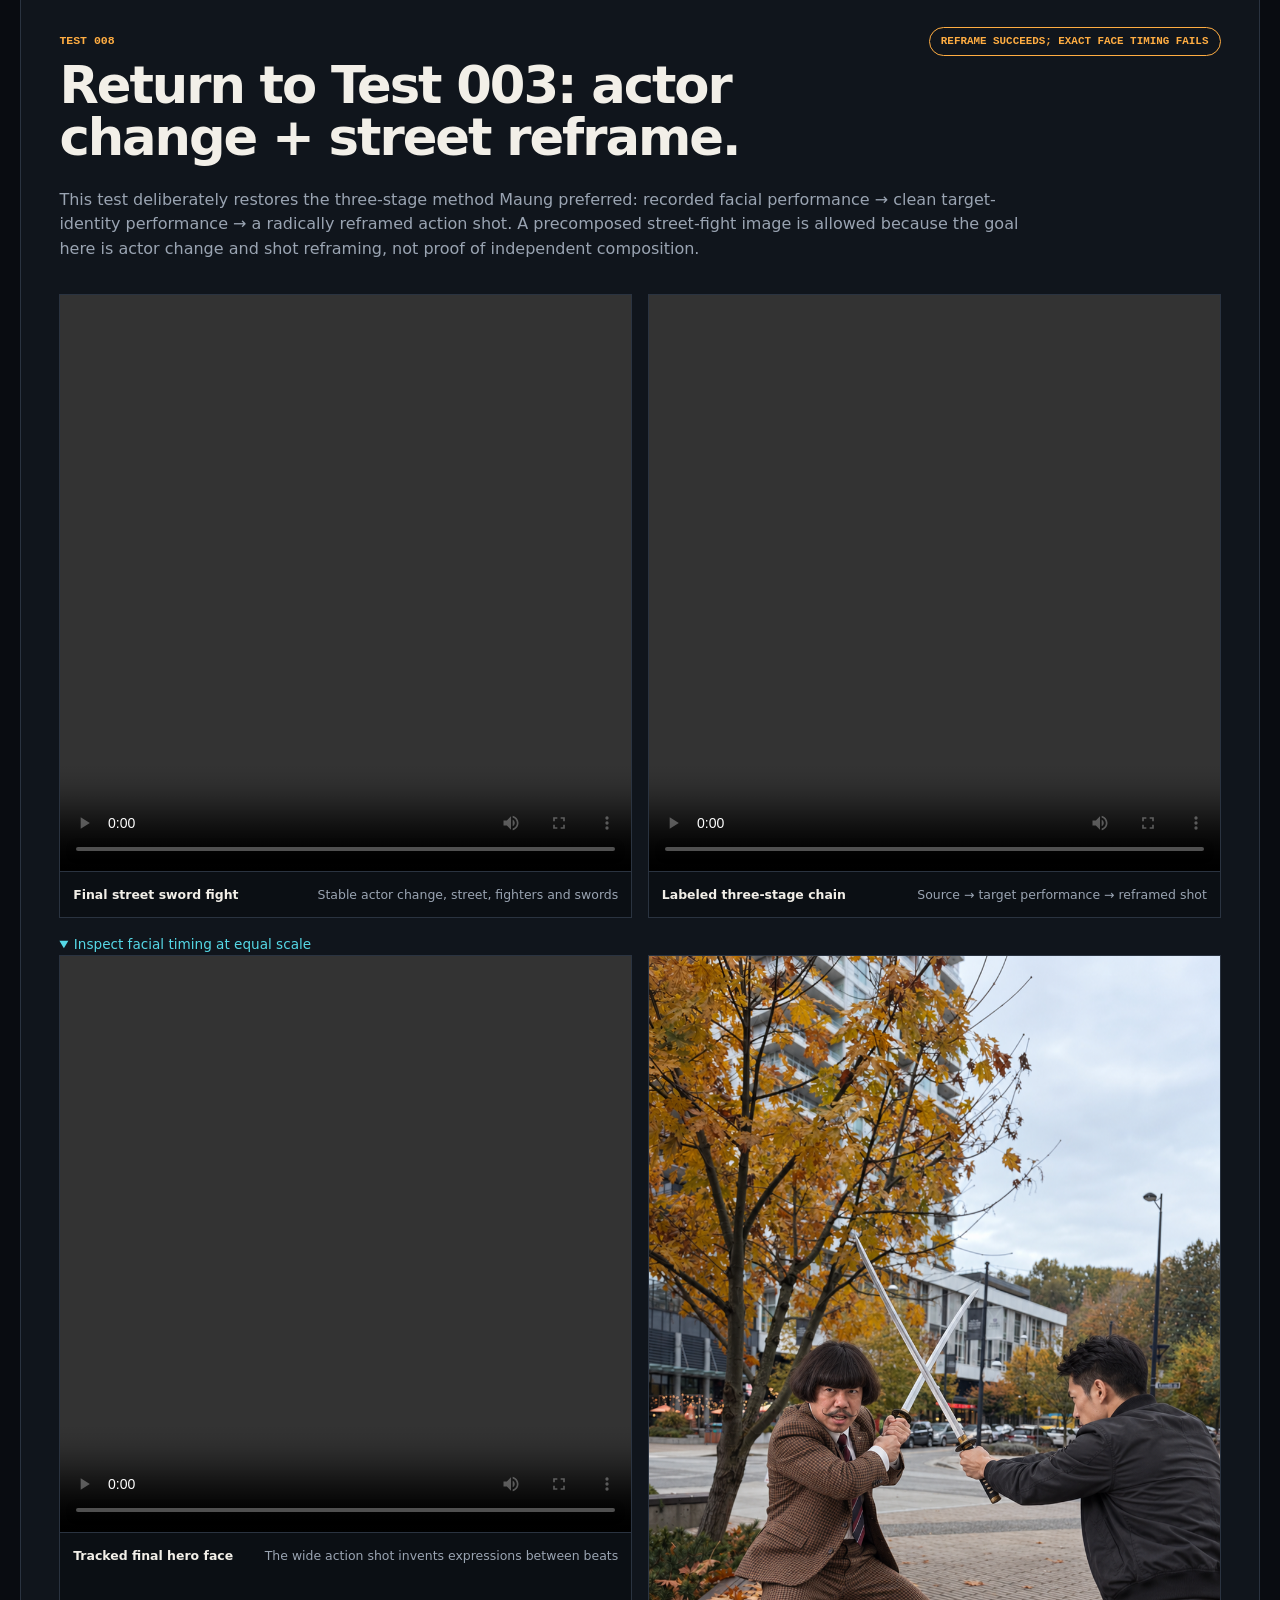
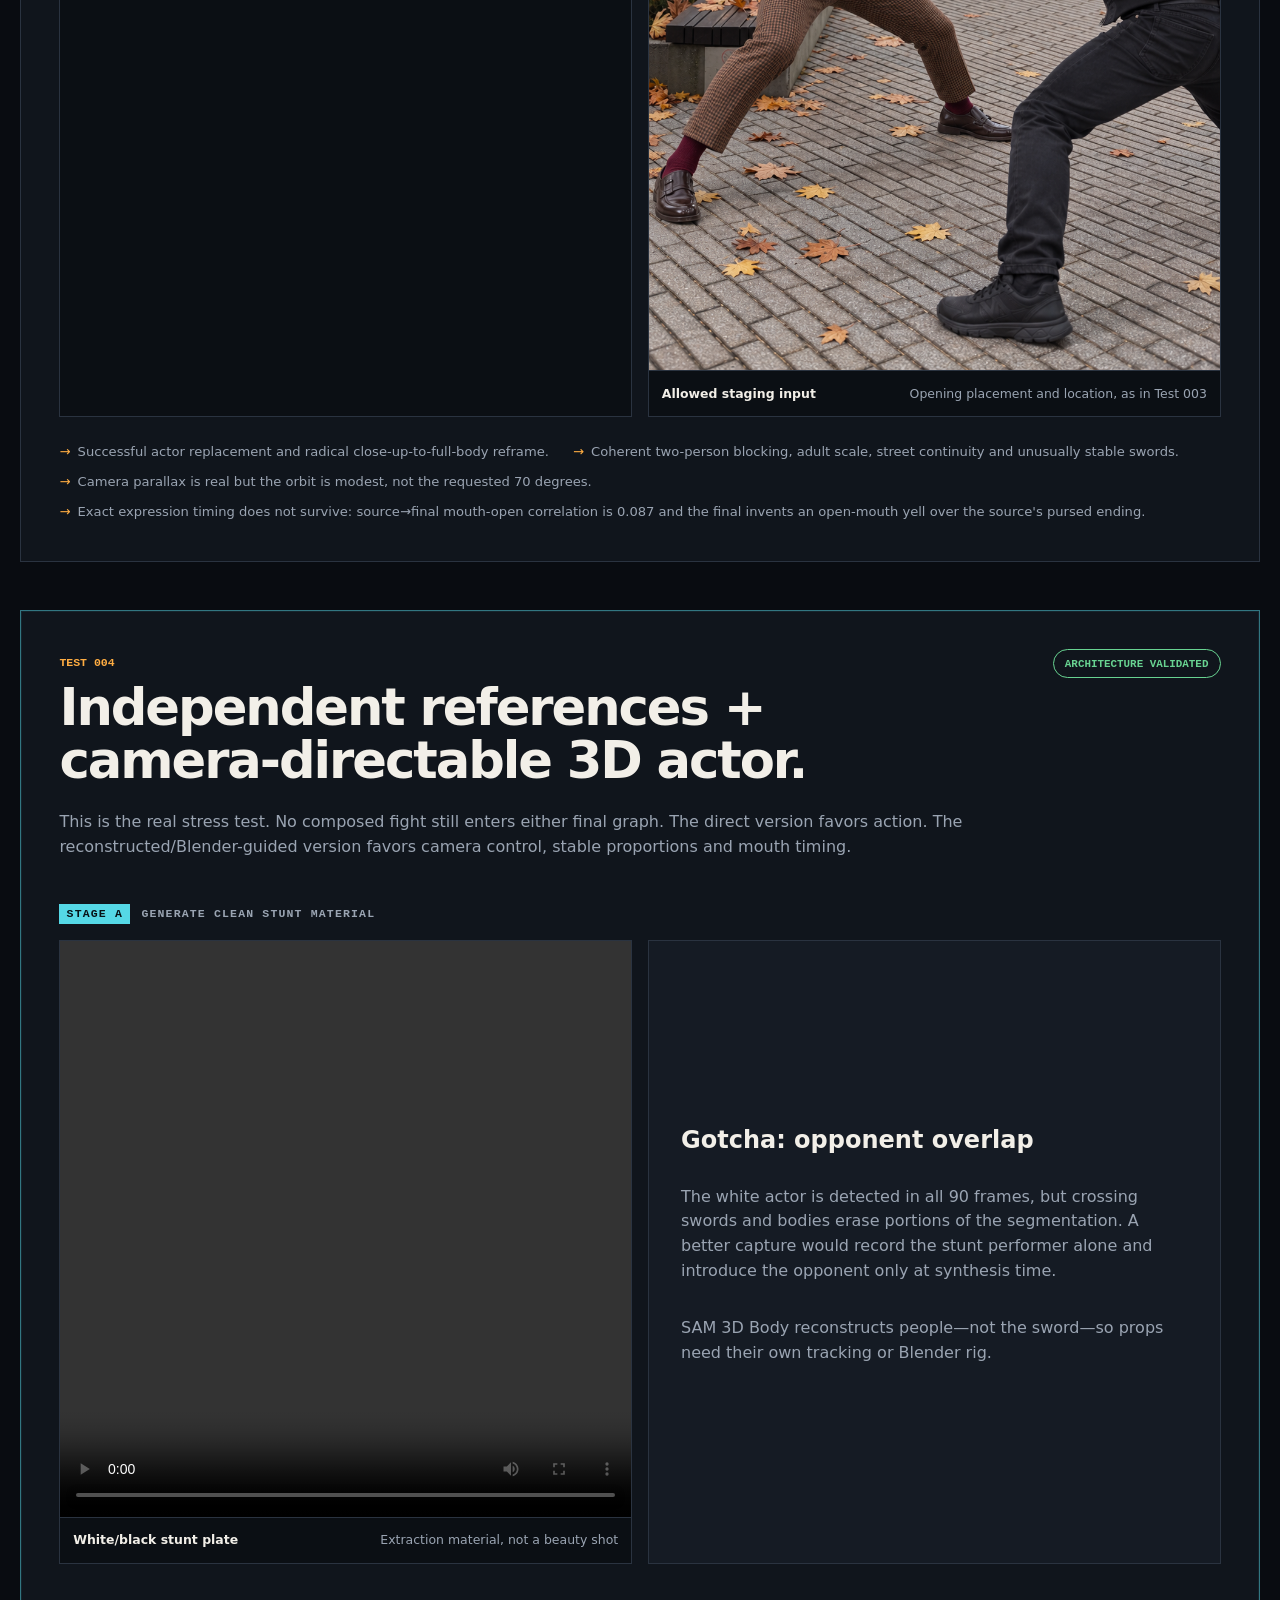
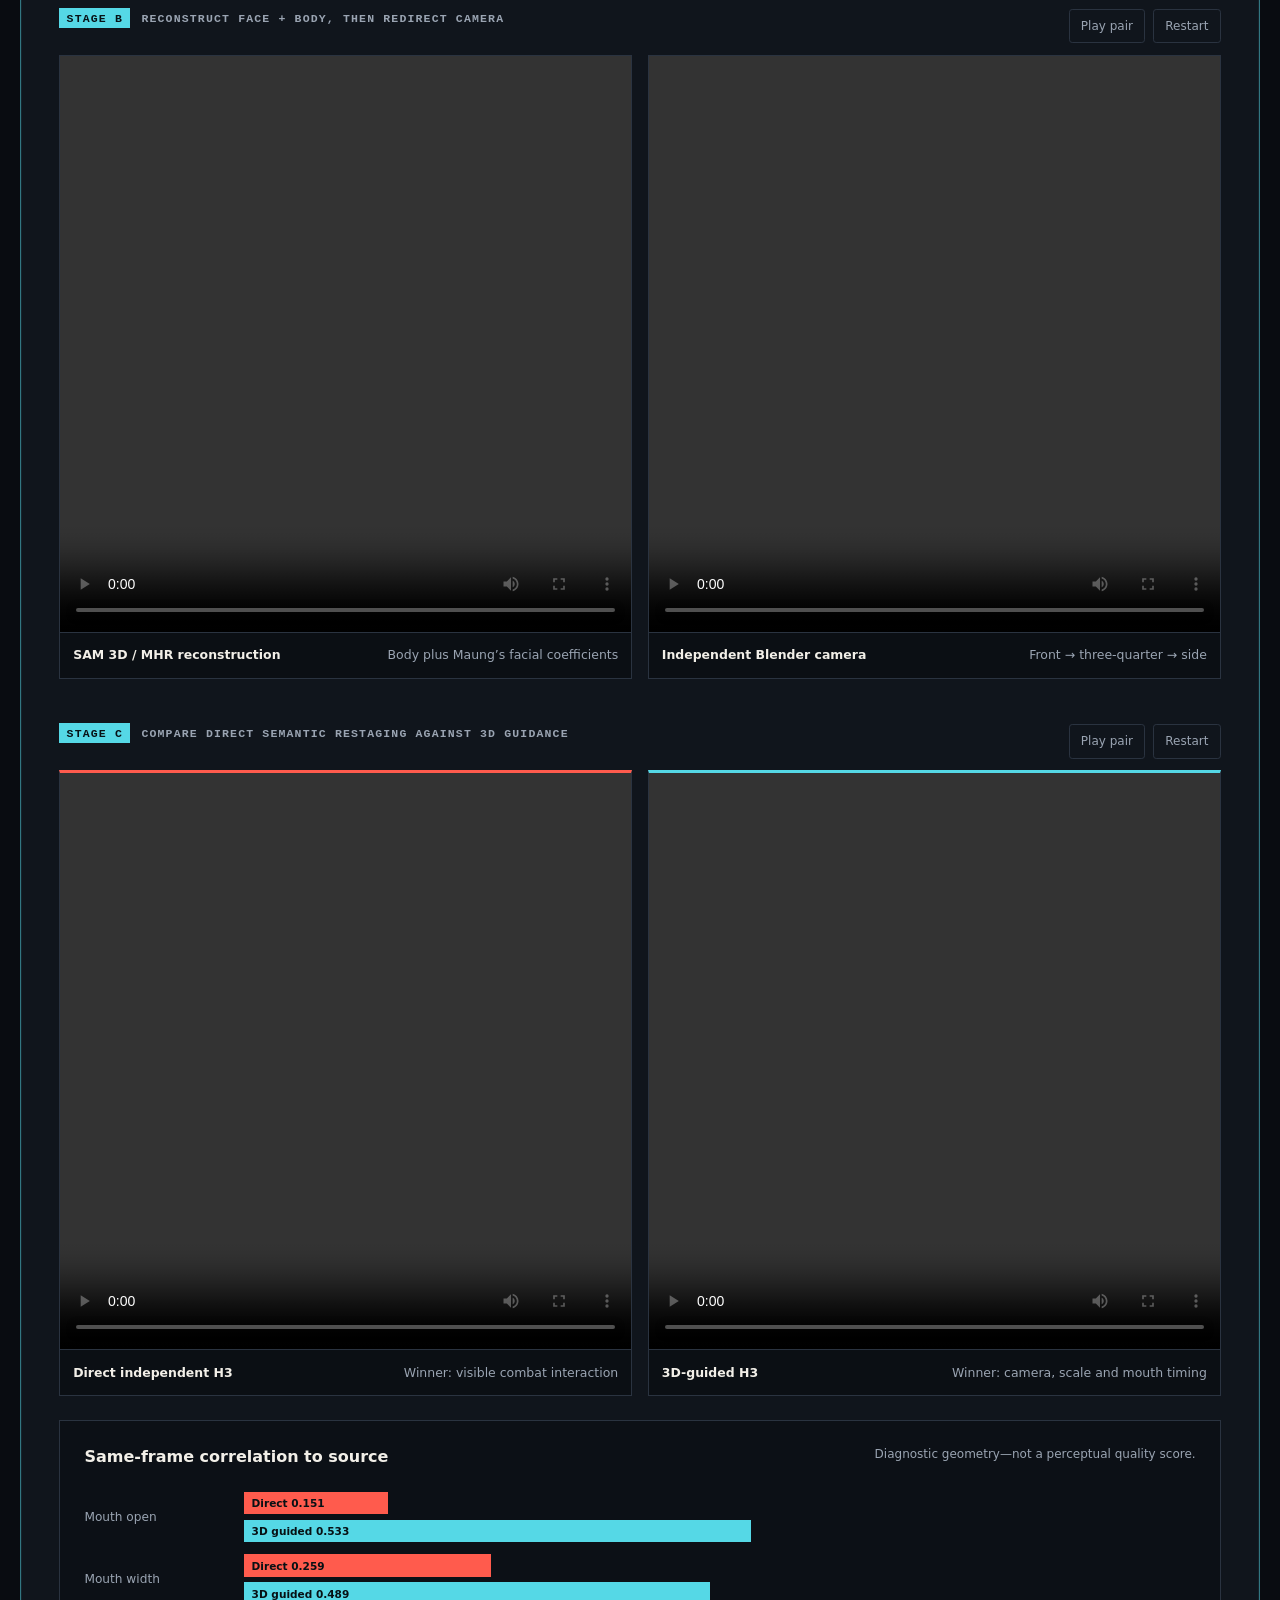
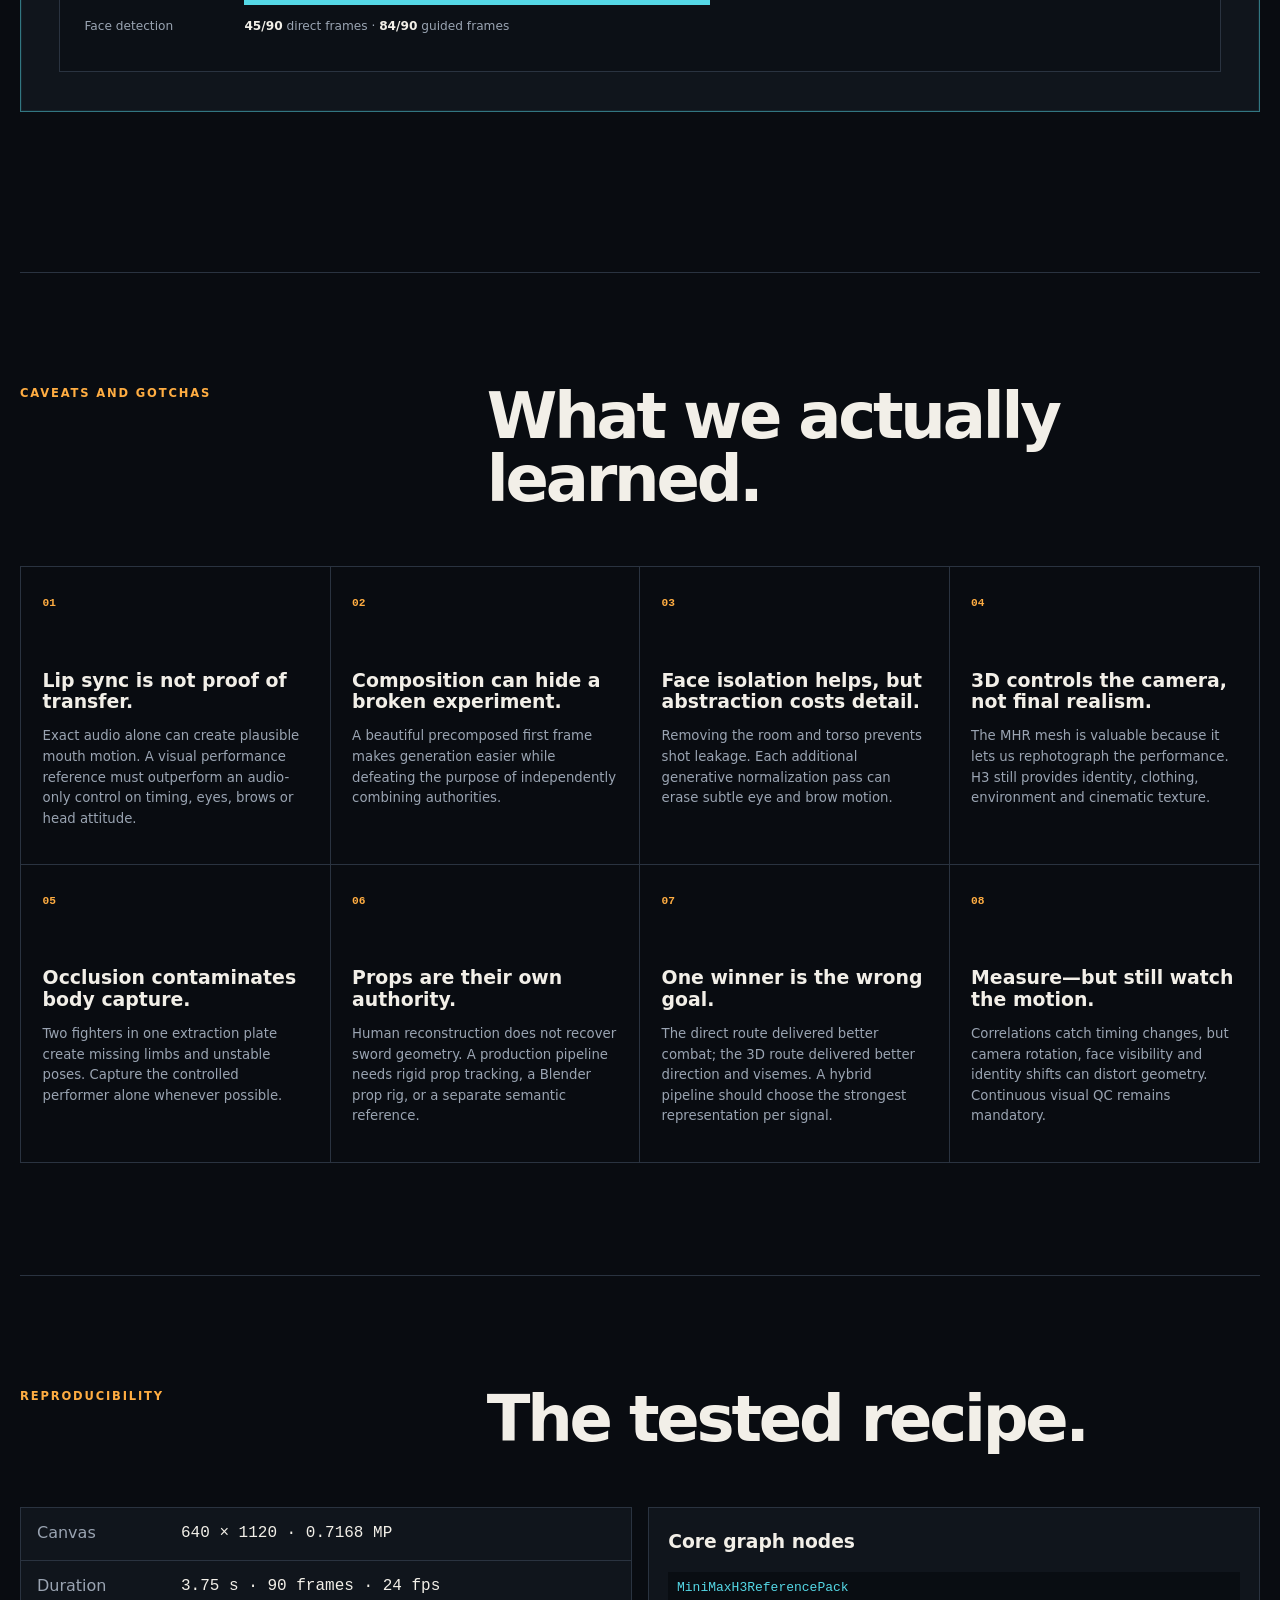
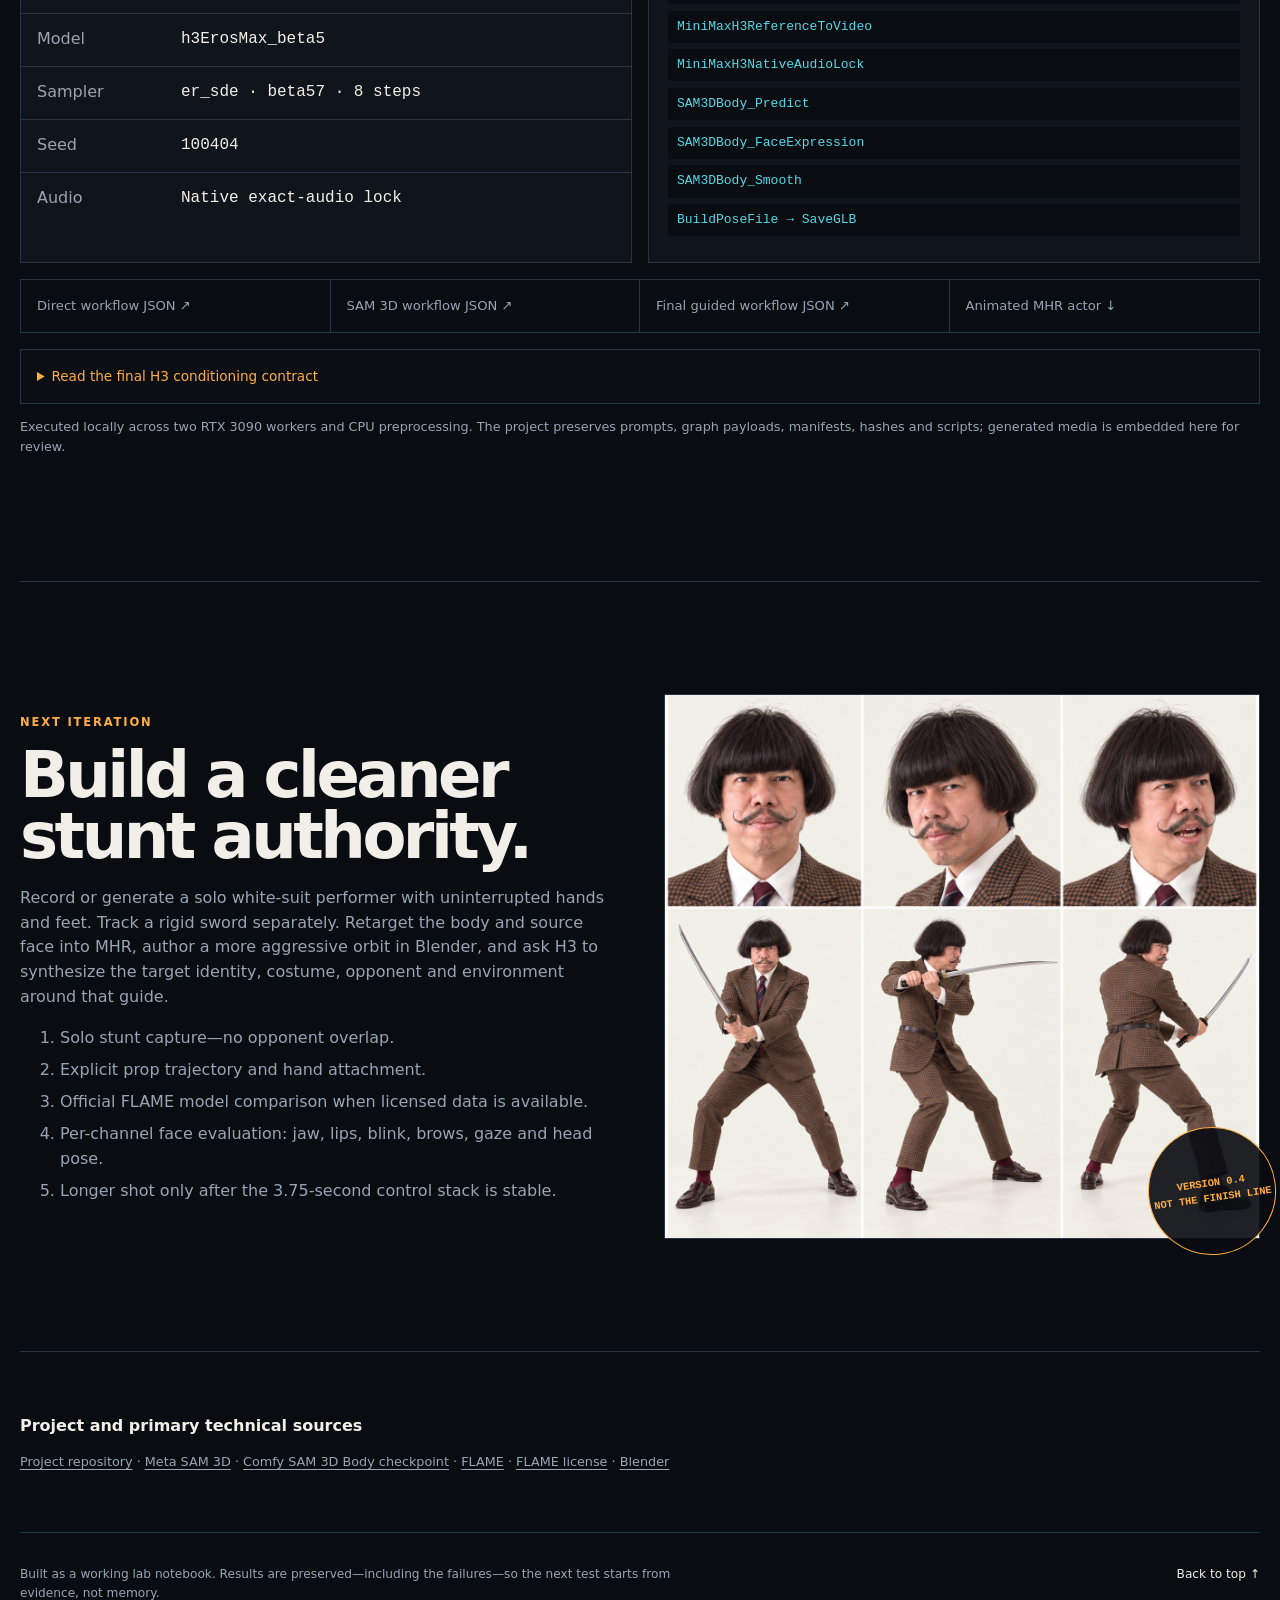
==== commit f9f70169: "Publish Test 008 street reframe" ====
--- a/index.html
+++ b/index.html
@@ -37,8 +37,8 @@
           <a class="button ghost" href="assets/files/test-004-animated-mhr.glb" download>Download animated GLB</a>
         </div>
         <dl class="hero-stats">
-          <div><dt>14</dt><dd>embedded test videos</dd></div>
-          <div><dt>90</dt><dd>frames in the final test</dd></div>
+          <div><dt>17</dt><dd>embedded test videos</dd></div>
+          <div><dt>155</dt><dd>frames in the latest test</dd></div>
           <div><dt>8</dt><dd>H3 sampling steps</dd></div>
           <div><dt>0</dt><dd>composed frames in Test 004</dd></div>
         </dl>
@@ -229,6 +229,31 @@
         </div>
       </article>
 
+      <article class="experiment" id="test-008">
+        <header class="experiment-header">
+          <div><span class="test-number">Test 008</span><h3>Return to Test 003: actor change + street reframe.</h3></div>
+          <p class="verdict mixed">Reframe succeeds; exact face timing fails</p>
+        </header>
+        <p class="experiment-summary">This test deliberately restores the three-stage method Maung preferred: recorded facial performance → clean target-identity performance → a radically reframed action shot. A precomposed street-fight image is allowed because the goal here is actor change and shot reframing, not proof of independent composition.</p>
+        <div class="video-grid two">
+          <figure class="video-card"><video controls playsinline preload="metadata" src="assets/video/t008-street-swordfight.mp4"></video><figcaption><b>Final street sword fight</b><span>Stable actor change, street, fighters and swords</span></figcaption></figure>
+          <figure class="video-card"><video controls playsinline preload="metadata" src="assets/video/t008-three-stage-labeled.mp4"></video><figcaption><b>Labeled three-stage chain</b><span>Source → target performance → reframed shot</span></figcaption></figure>
+        </div>
+        <details open>
+          <summary>Inspect facial timing at equal scale</summary>
+          <div class="video-grid two">
+            <figure class="video-card"><video controls playsinline preload="metadata" src="assets/video/t008-face-transfer-labeled.mp4"></video><figcaption><b>Tracked final hero face</b><span>The wide action shot invents expressions between beats</span></figcaption></figure>
+            <figure class="video-card"><img src="assets/images/t008-opening-staging.png" alt="Precomposed autumn street sword-fight opening reference" loading="lazy"><figcaption><b>Allowed staging input</b><span>Opening placement and location, as in Test 003</span></figcaption></figure>
+          </div>
+        </details>
+        <ul class="findings">
+          <li>Successful actor replacement and radical close-up-to-full-body reframe.</li>
+          <li>Coherent two-person blocking, adult scale, street continuity and unusually stable swords.</li>
+          <li>Camera parallax is real but the orbit is modest, not the requested 70 degrees.</li>
+          <li>Exact expression timing does not survive: source→final mouth-open correlation is 0.087 and the final invents an open-mouth yell over the source's pursed ending.</li>
+        </ul>
+      </article>
+
       <article class="experiment featured" id="test-004">
         <header class="experiment-header">
           <div><span class="test-number">Test 004</span><h3>Independent references + camera-directable 3D actor.</h3></div>
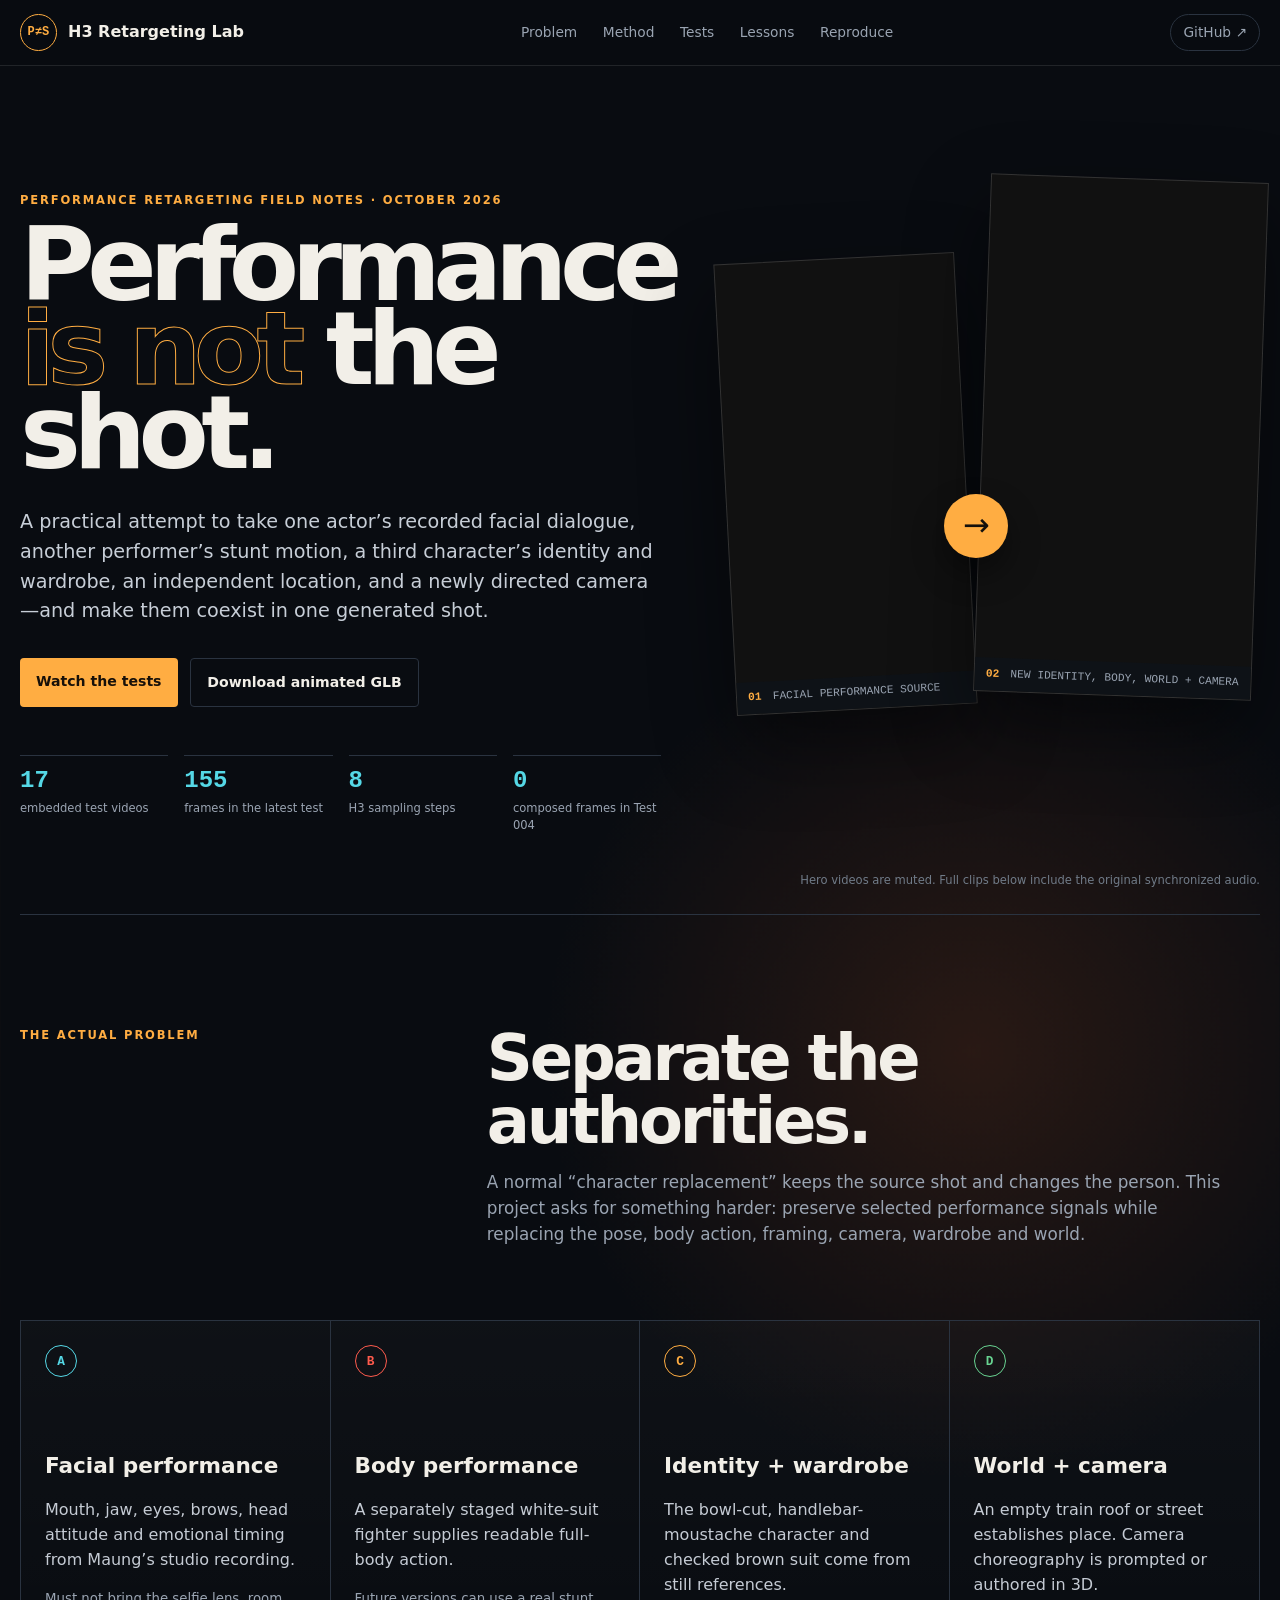
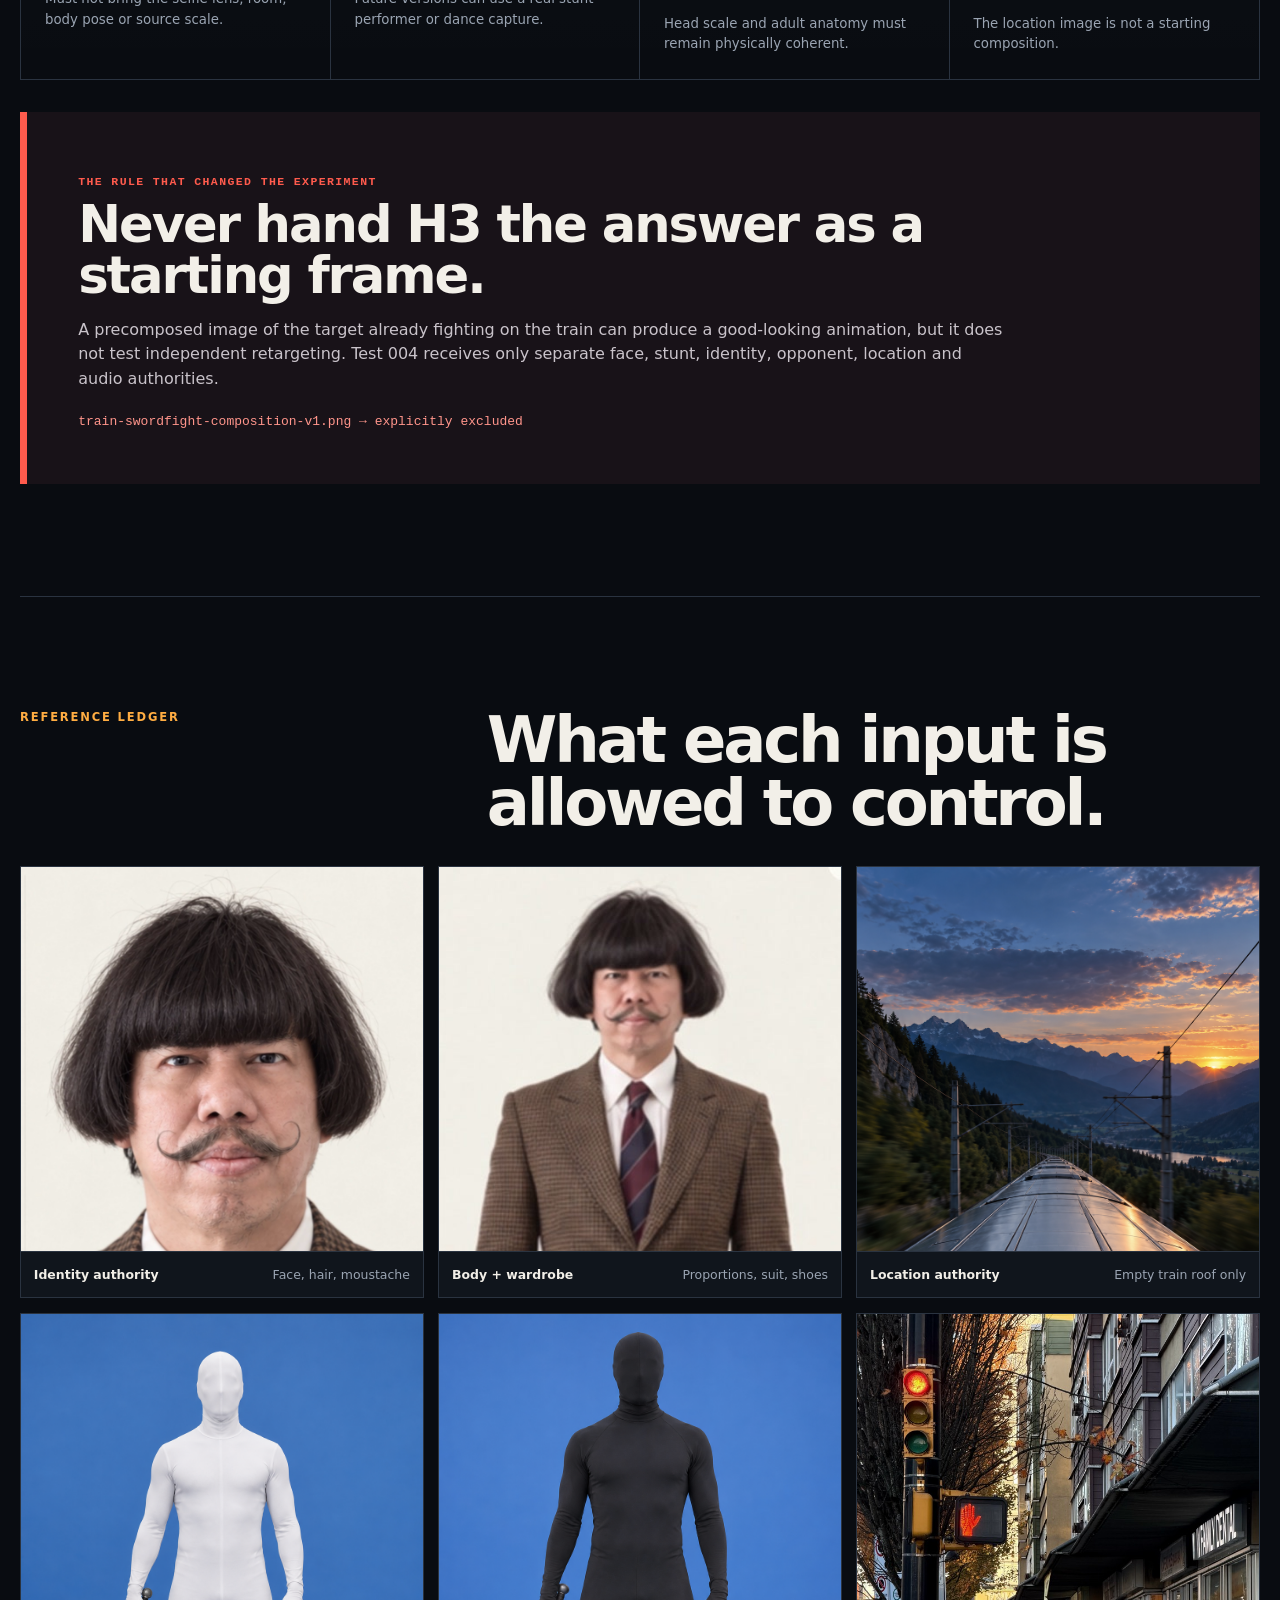
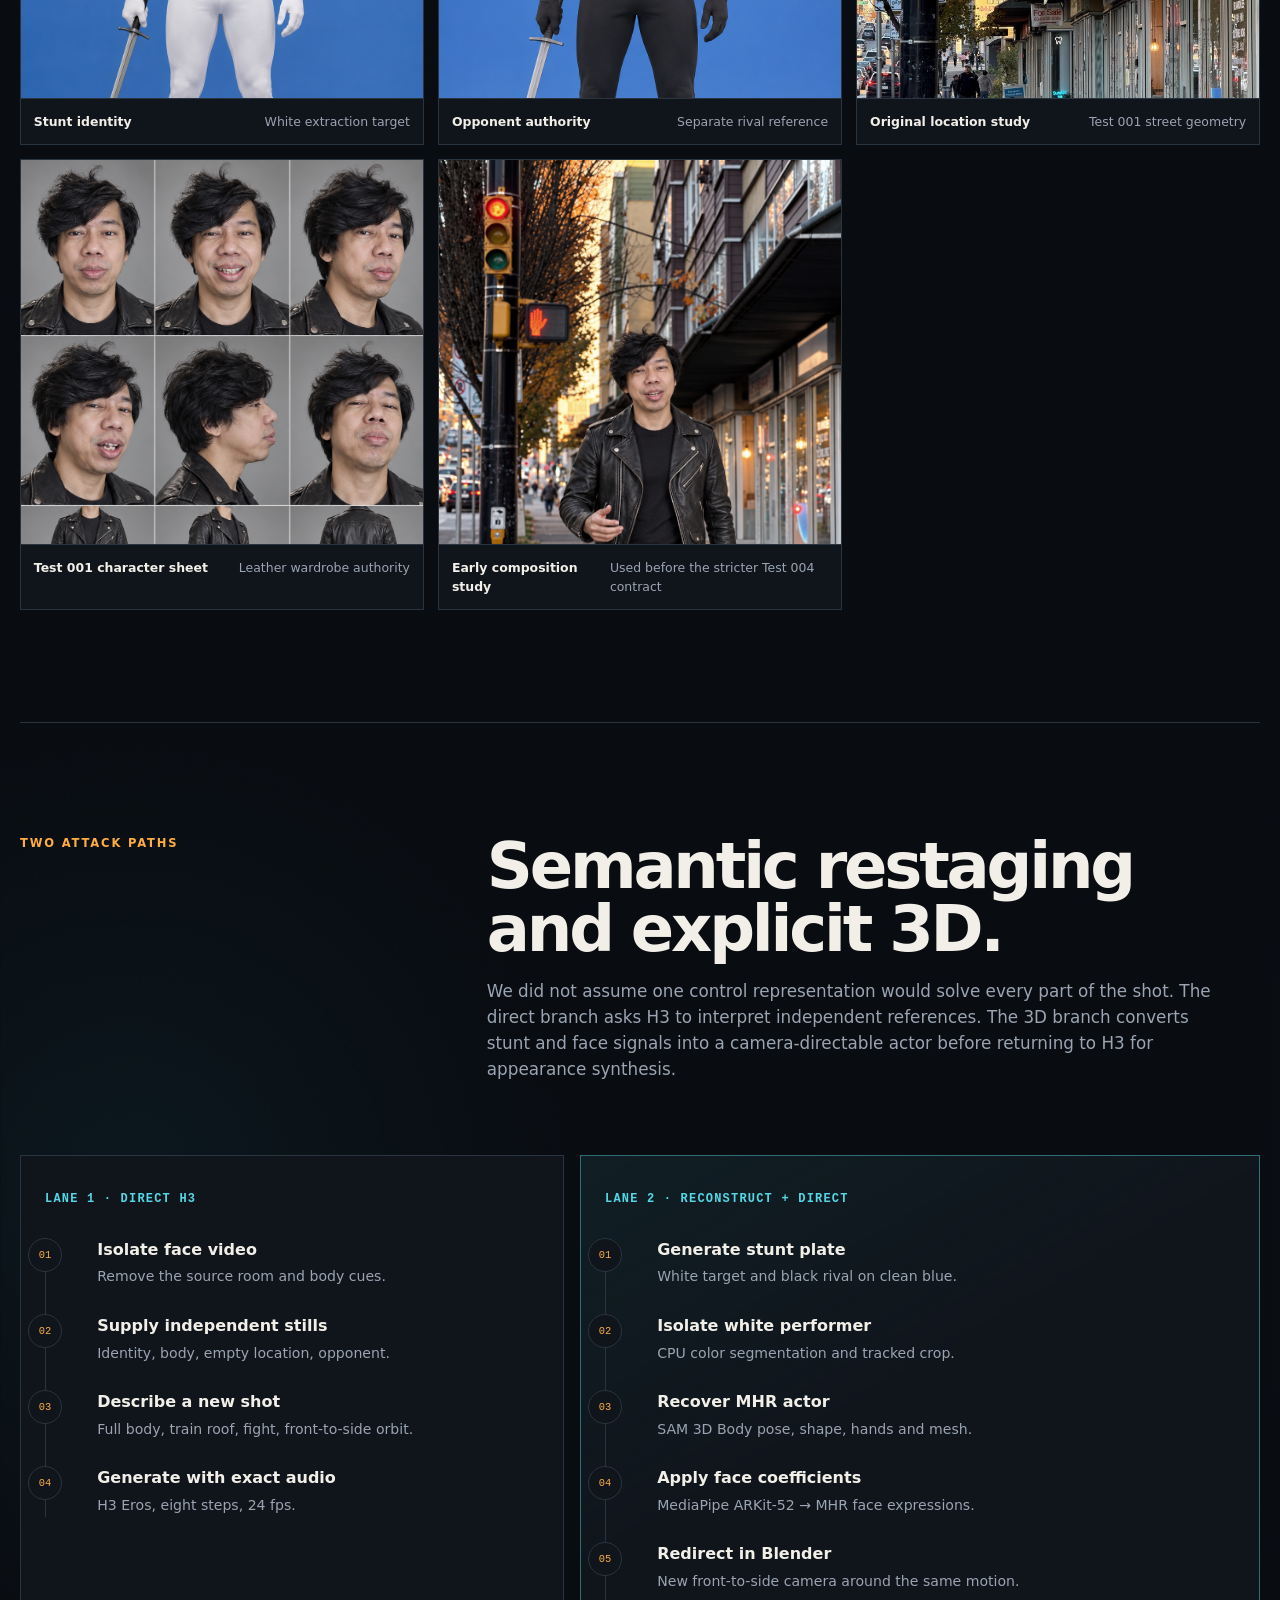
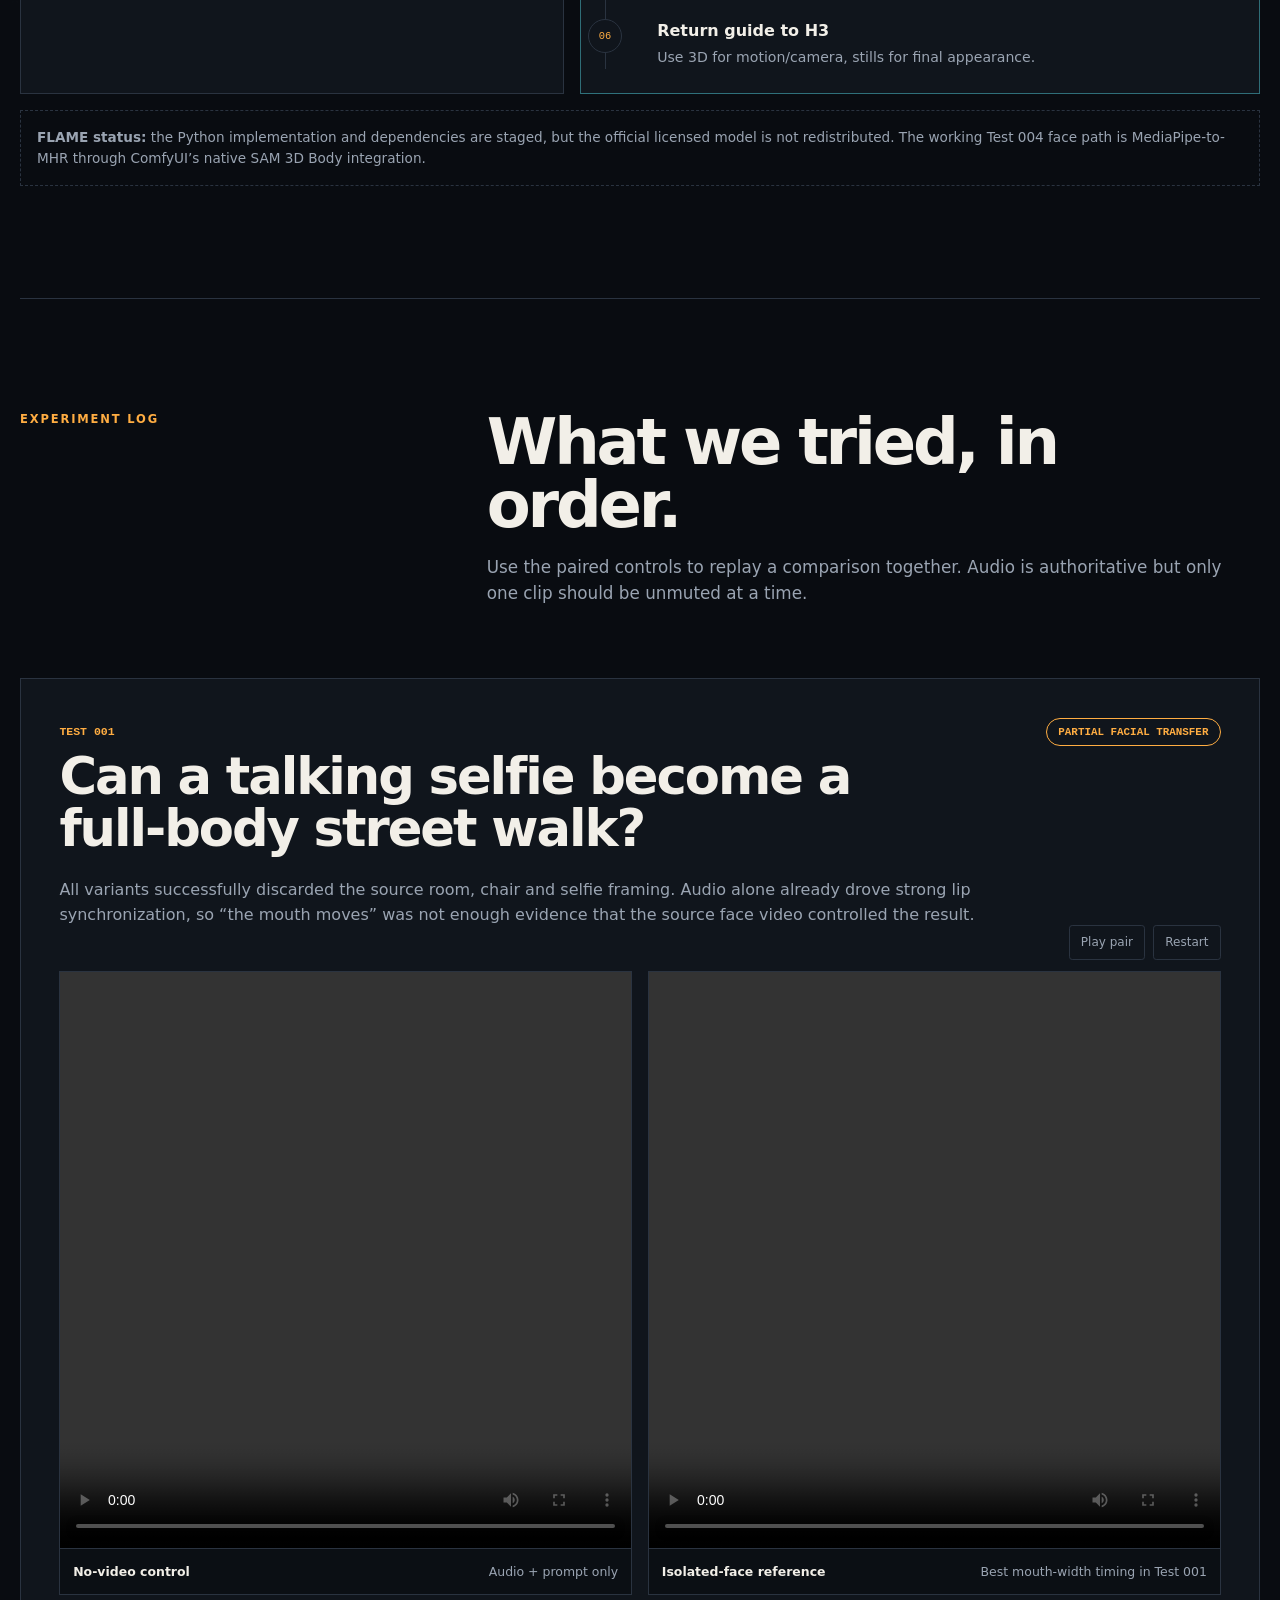
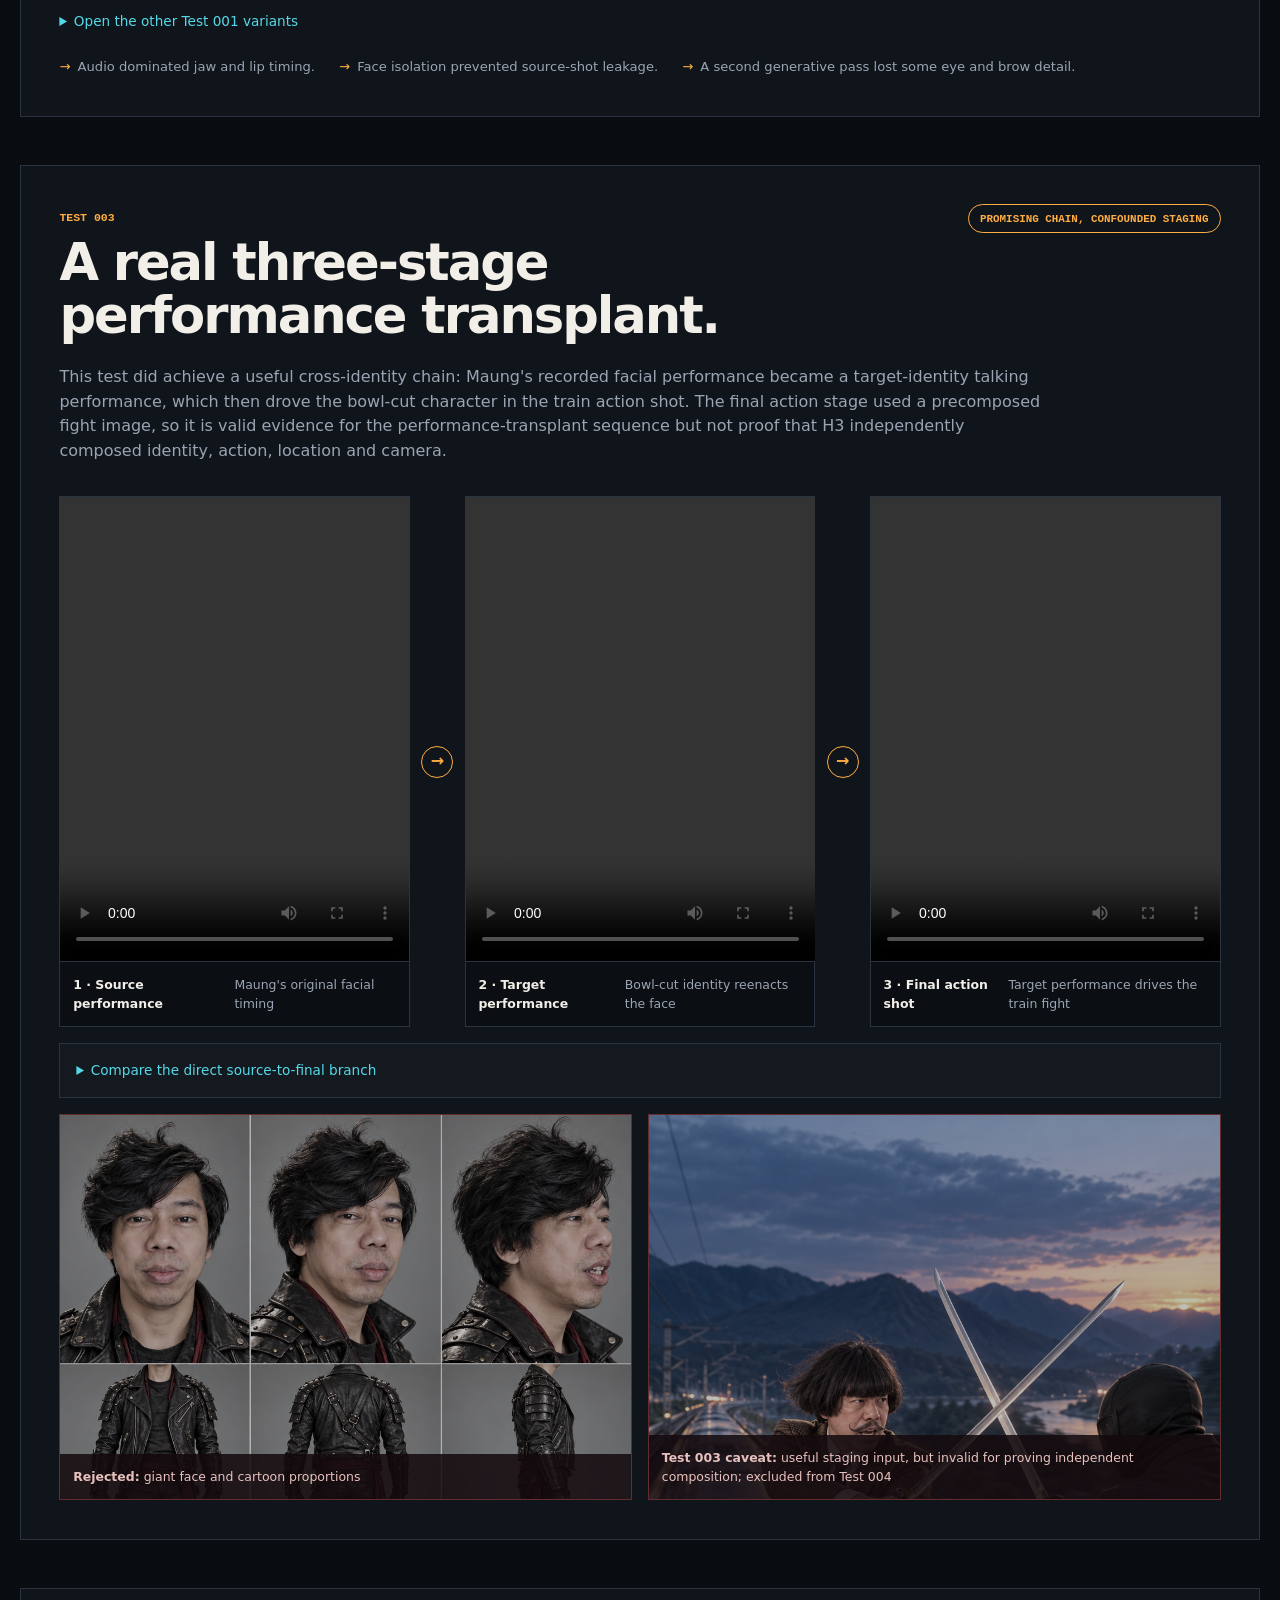
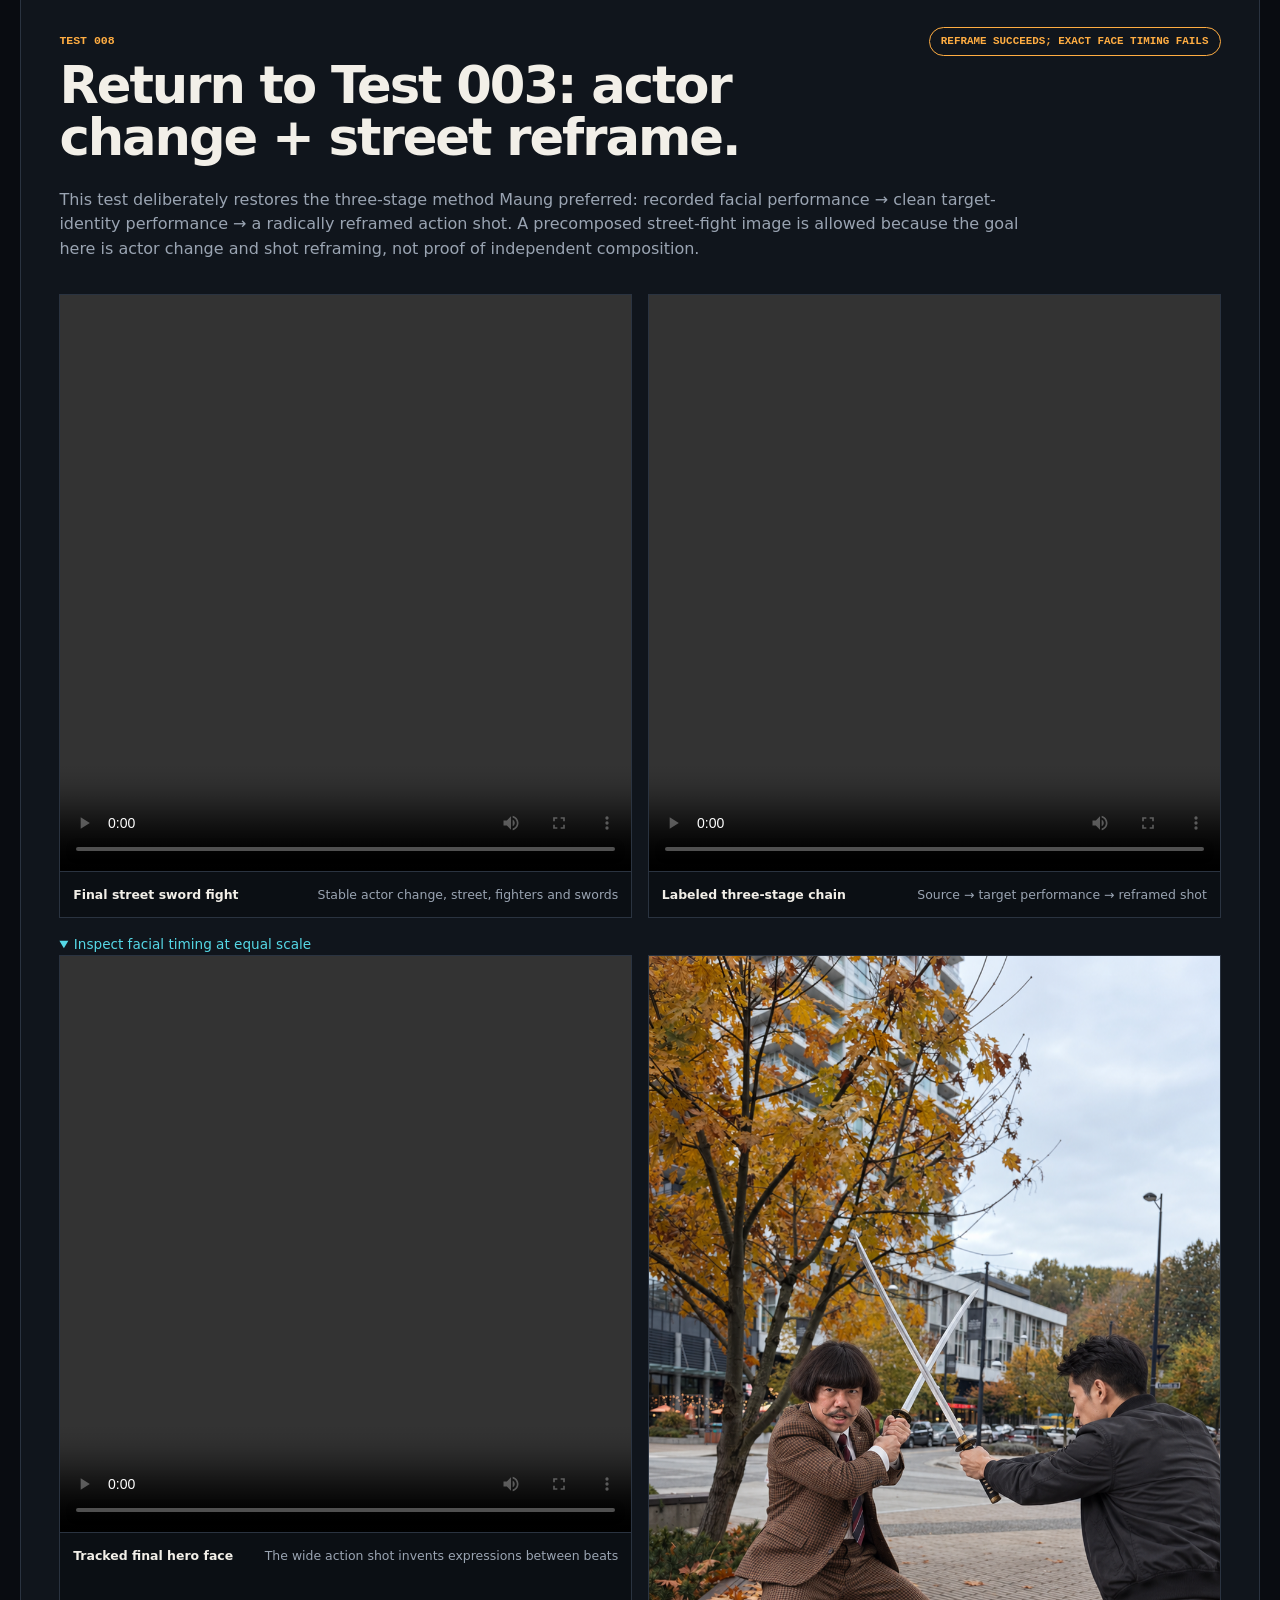
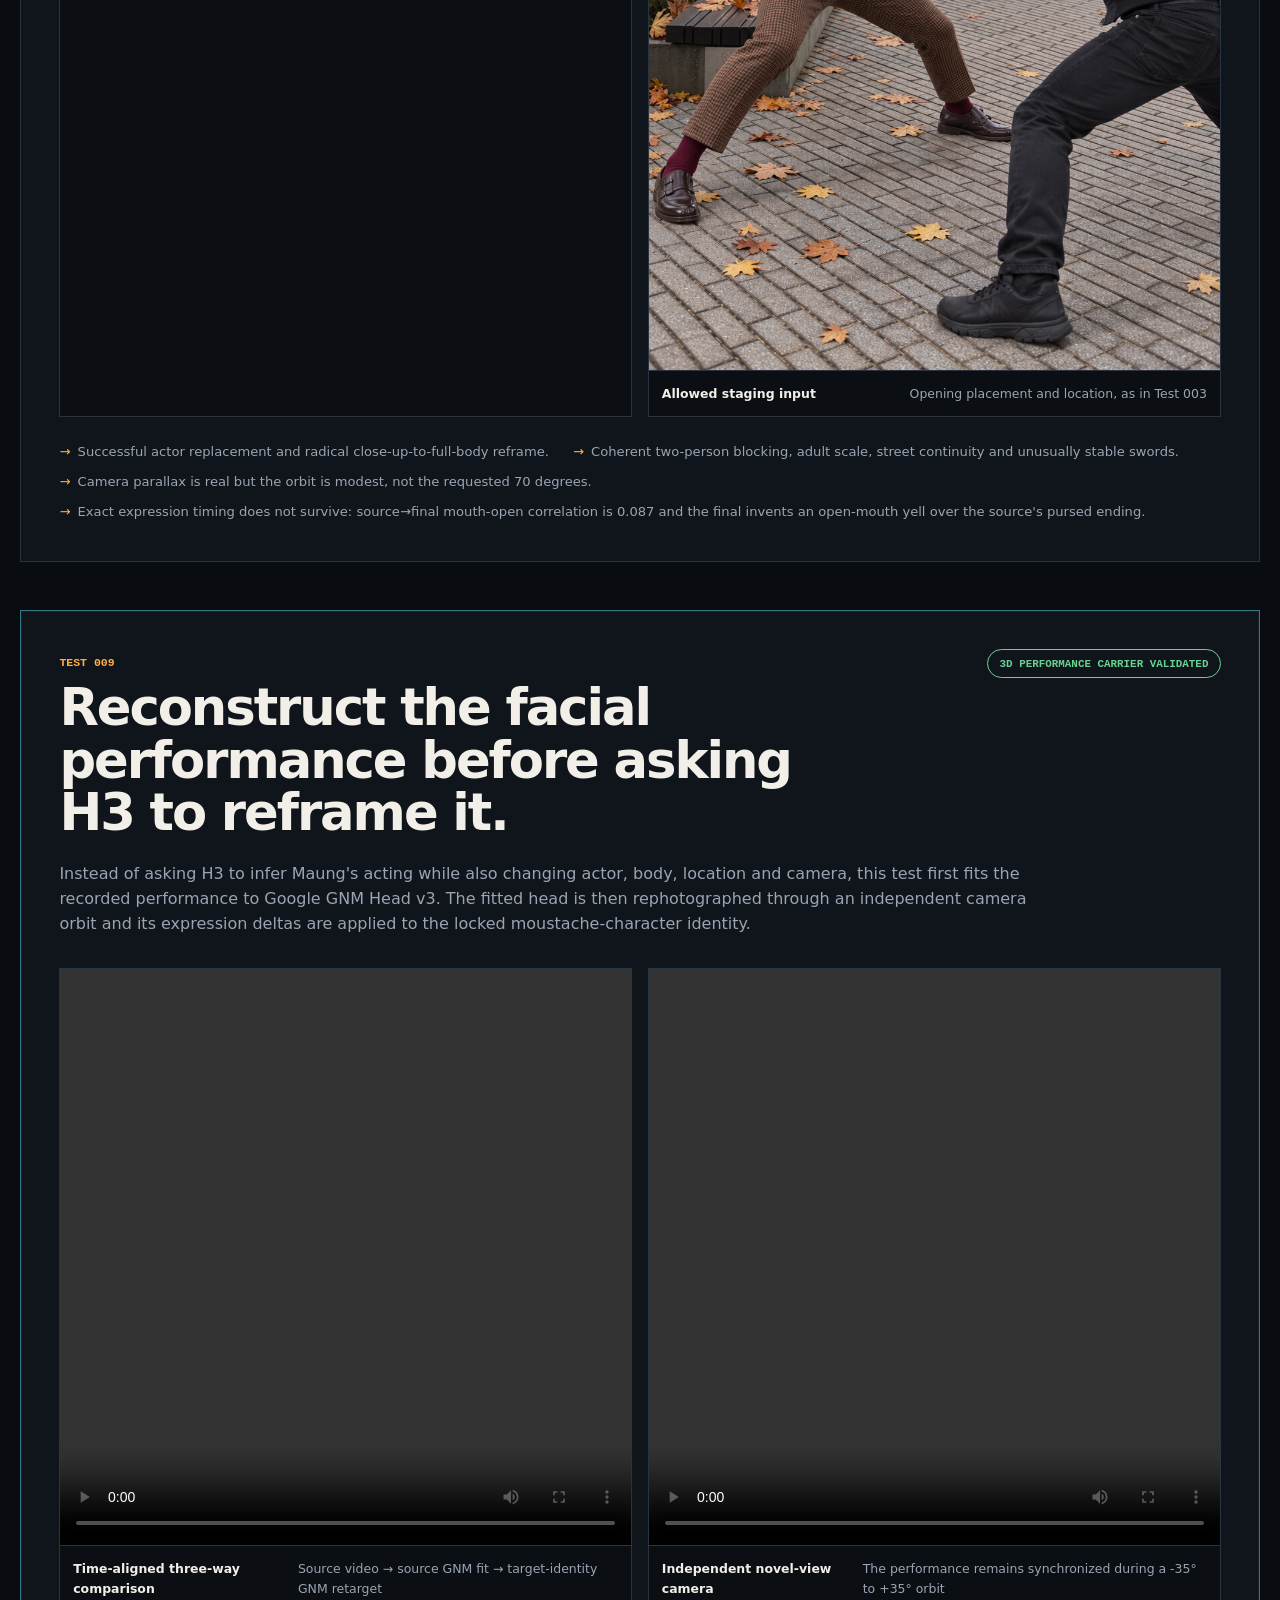
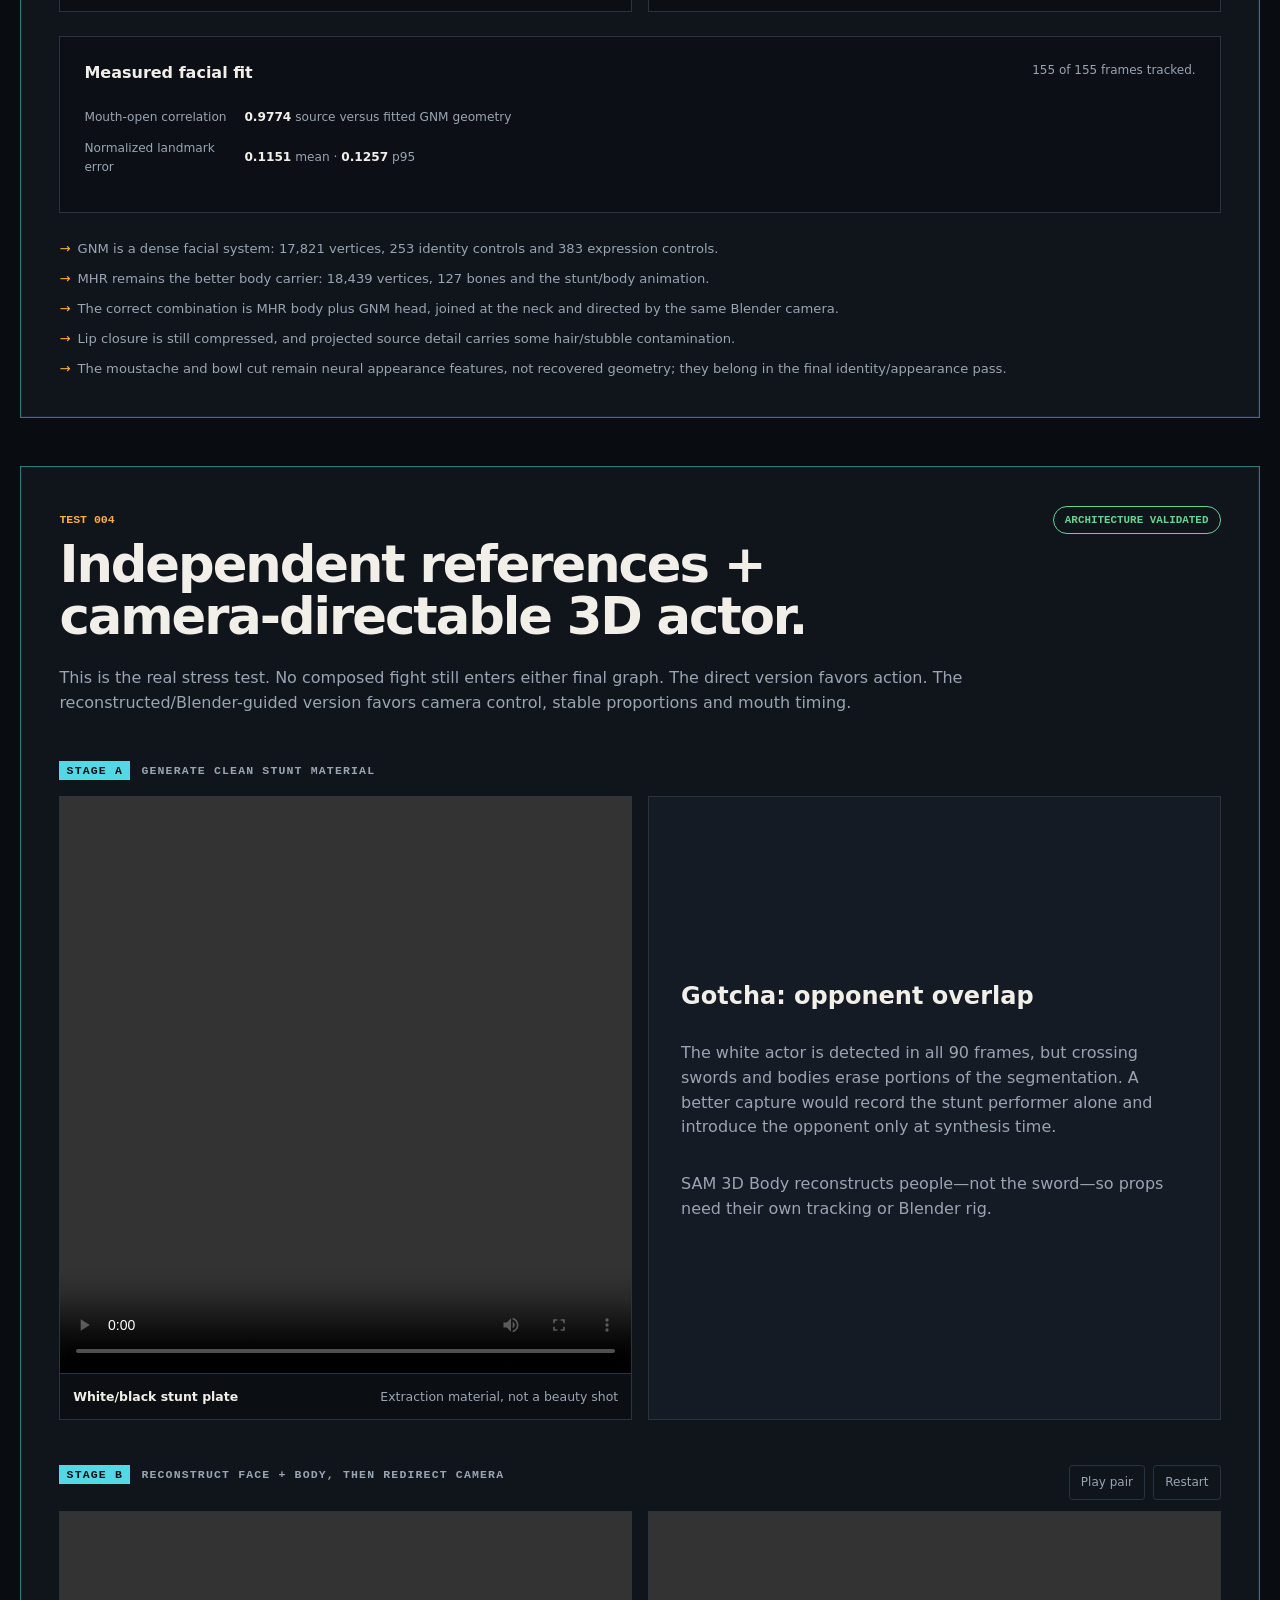
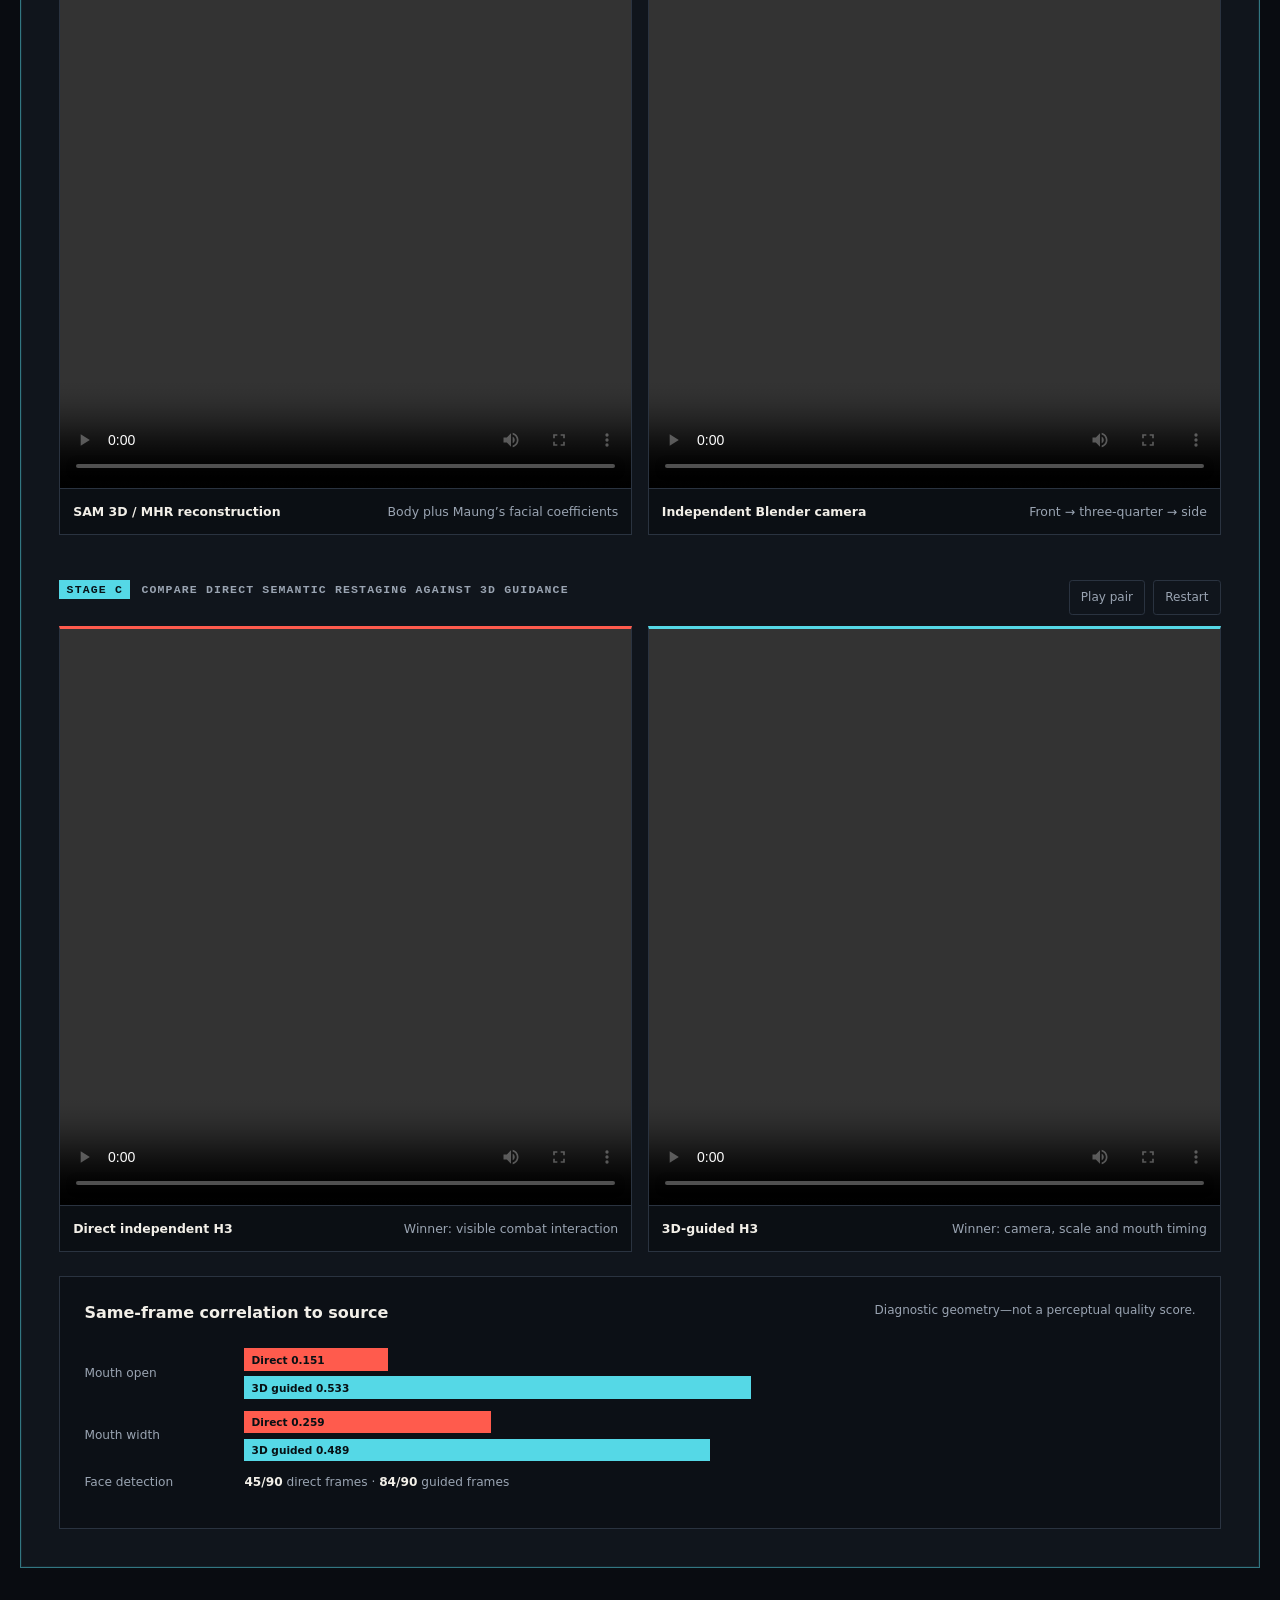
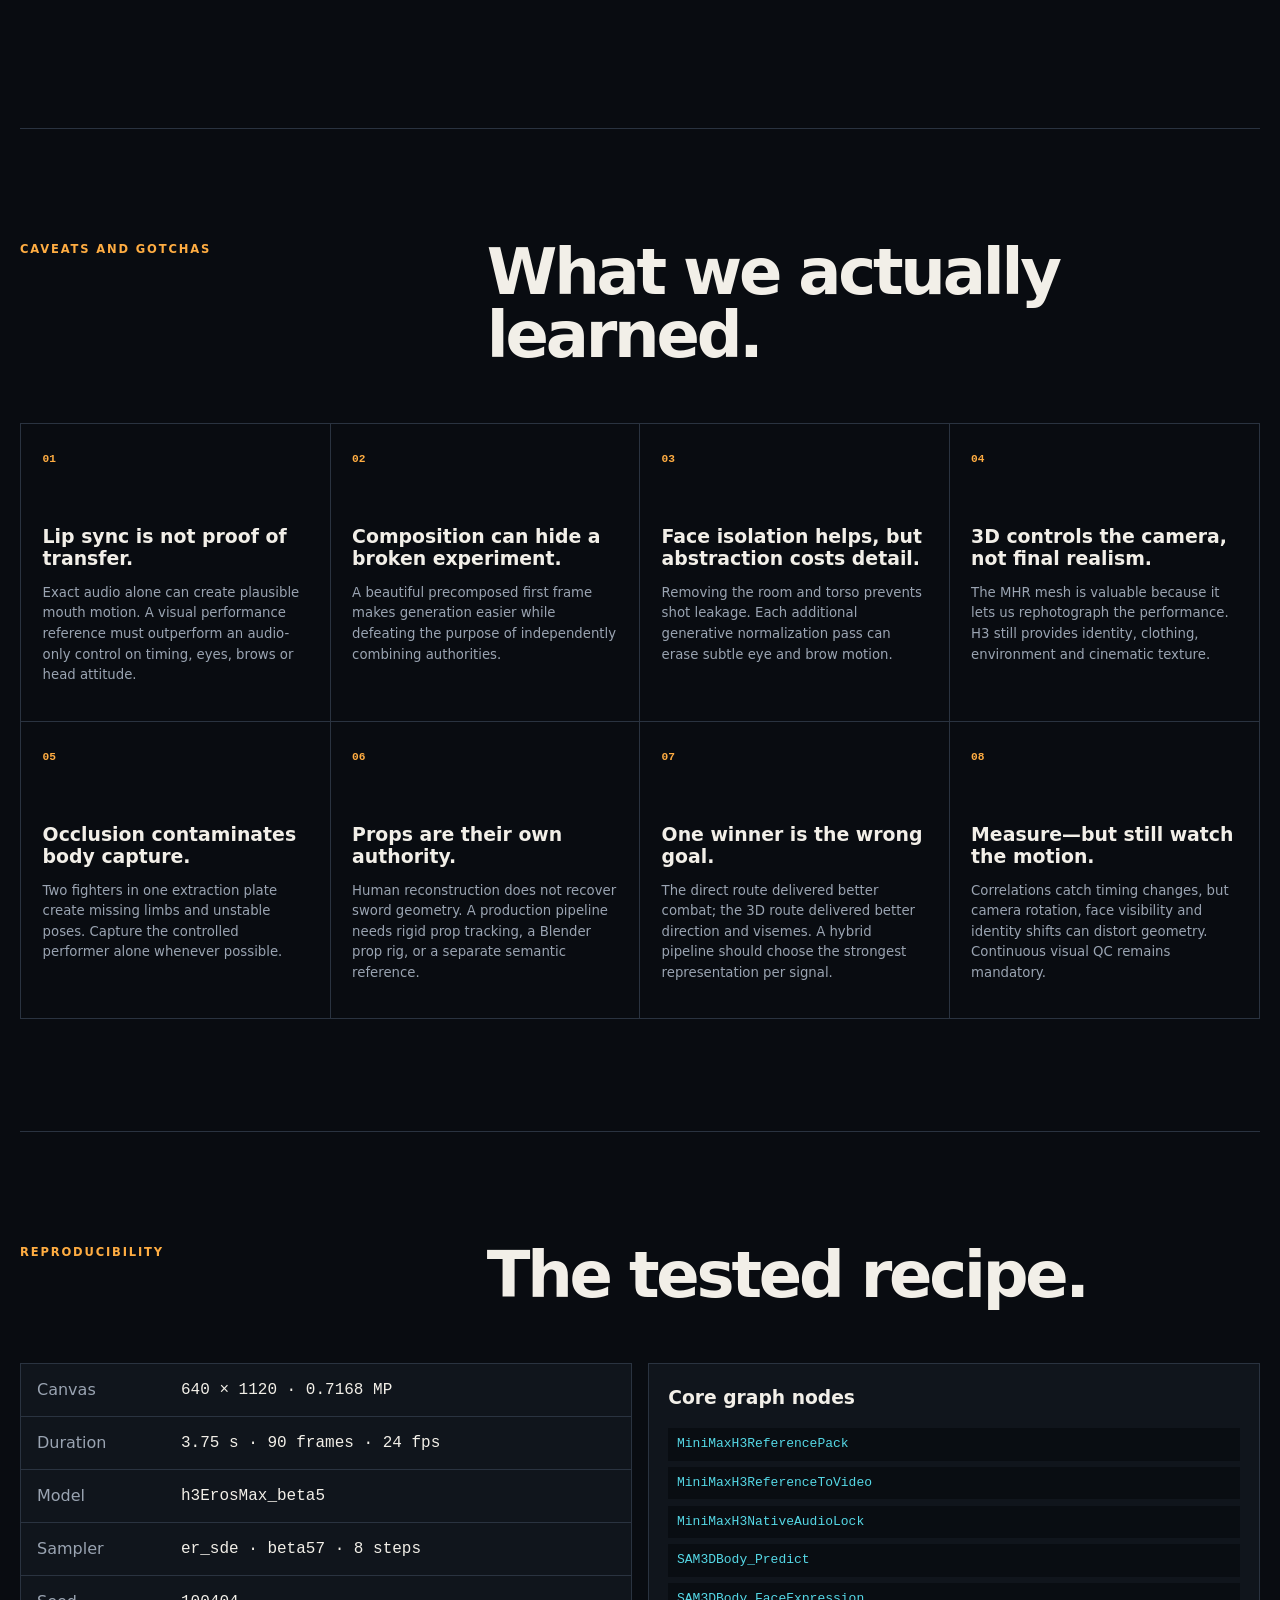
==== commit 7997931b: "Add Test 009 GNM comparison" ====
--- a/index.html
+++ b/index.html
@@ -254,6 +254,30 @@
         </ul>
       </article>
 
+      <article class="experiment featured" id="test-009">
+        <header class="experiment-header">
+          <div><span class="test-number">Test 009</span><h3>Reconstruct the facial performance before asking H3 to reframe it.</h3></div>
+          <p class="verdict pass">3D performance carrier validated</p>
+        </header>
+        <p class="experiment-summary">Instead of asking H3 to infer Maung's acting while also changing actor, body, location and camera, this test first fits the recorded performance to Google GNM Head v3. The fitted head is then rephotographed through an independent camera orbit and its expression deltas are applied to the locked moustache-character identity.</p>
+        <div class="video-grid two">
+          <figure class="video-card"><video controls playsinline preload="metadata" src="assets/video/t009-source-gnm-target.mp4"></video><figcaption><b>Time-aligned three-way comparison</b><span>Source video → source GNM fit → target-identity GNM retarget</span></figcaption></figure>
+          <figure class="video-card"><video controls playsinline preload="metadata" src="assets/video/t009-source-vs-geometry.mp4"></video><figcaption><b>Independent novel-view camera</b><span>The performance remains synchronized during a -35° to +35° orbit</span></figcaption></figure>
+        </div>
+        <div class="metrics" aria-label="GNM performance-fit measurements">
+          <div class="metric-head"><h4>Measured facial fit</h4><p>155 of 155 frames tracked.</p></div>
+          <div class="metric-row note"><span>Mouth-open correlation</span><div><b>0.9774</b> source versus fitted GNM geometry</div></div>
+          <div class="metric-row note"><span>Normalized landmark error</span><div><b>0.1151</b> mean · <b>0.1257</b> p95</div></div>
+        </div>
+        <ul class="findings">
+          <li>GNM is a dense facial system: 17,821 vertices, 253 identity controls and 383 expression controls.</li>
+          <li>MHR remains the better body carrier: 18,439 vertices, 127 bones and the stunt/body animation.</li>
+          <li>The correct combination is MHR body plus GNM head, joined at the neck and directed by the same Blender camera.</li>
+          <li>Lip closure is still compressed, and projected source detail carries some hair/stubble contamination.</li>
+          <li>The moustache and bowl cut remain neural appearance features, not recovered geometry; they belong in the final identity/appearance pass.</li>
+        </ul>
+      </article>
+
       <article class="experiment featured" id="test-004">
         <header class="experiment-header">
           <div><span class="test-number">Test 004</span><h3>Independent references + camera-directable 3D actor.</h3></div>
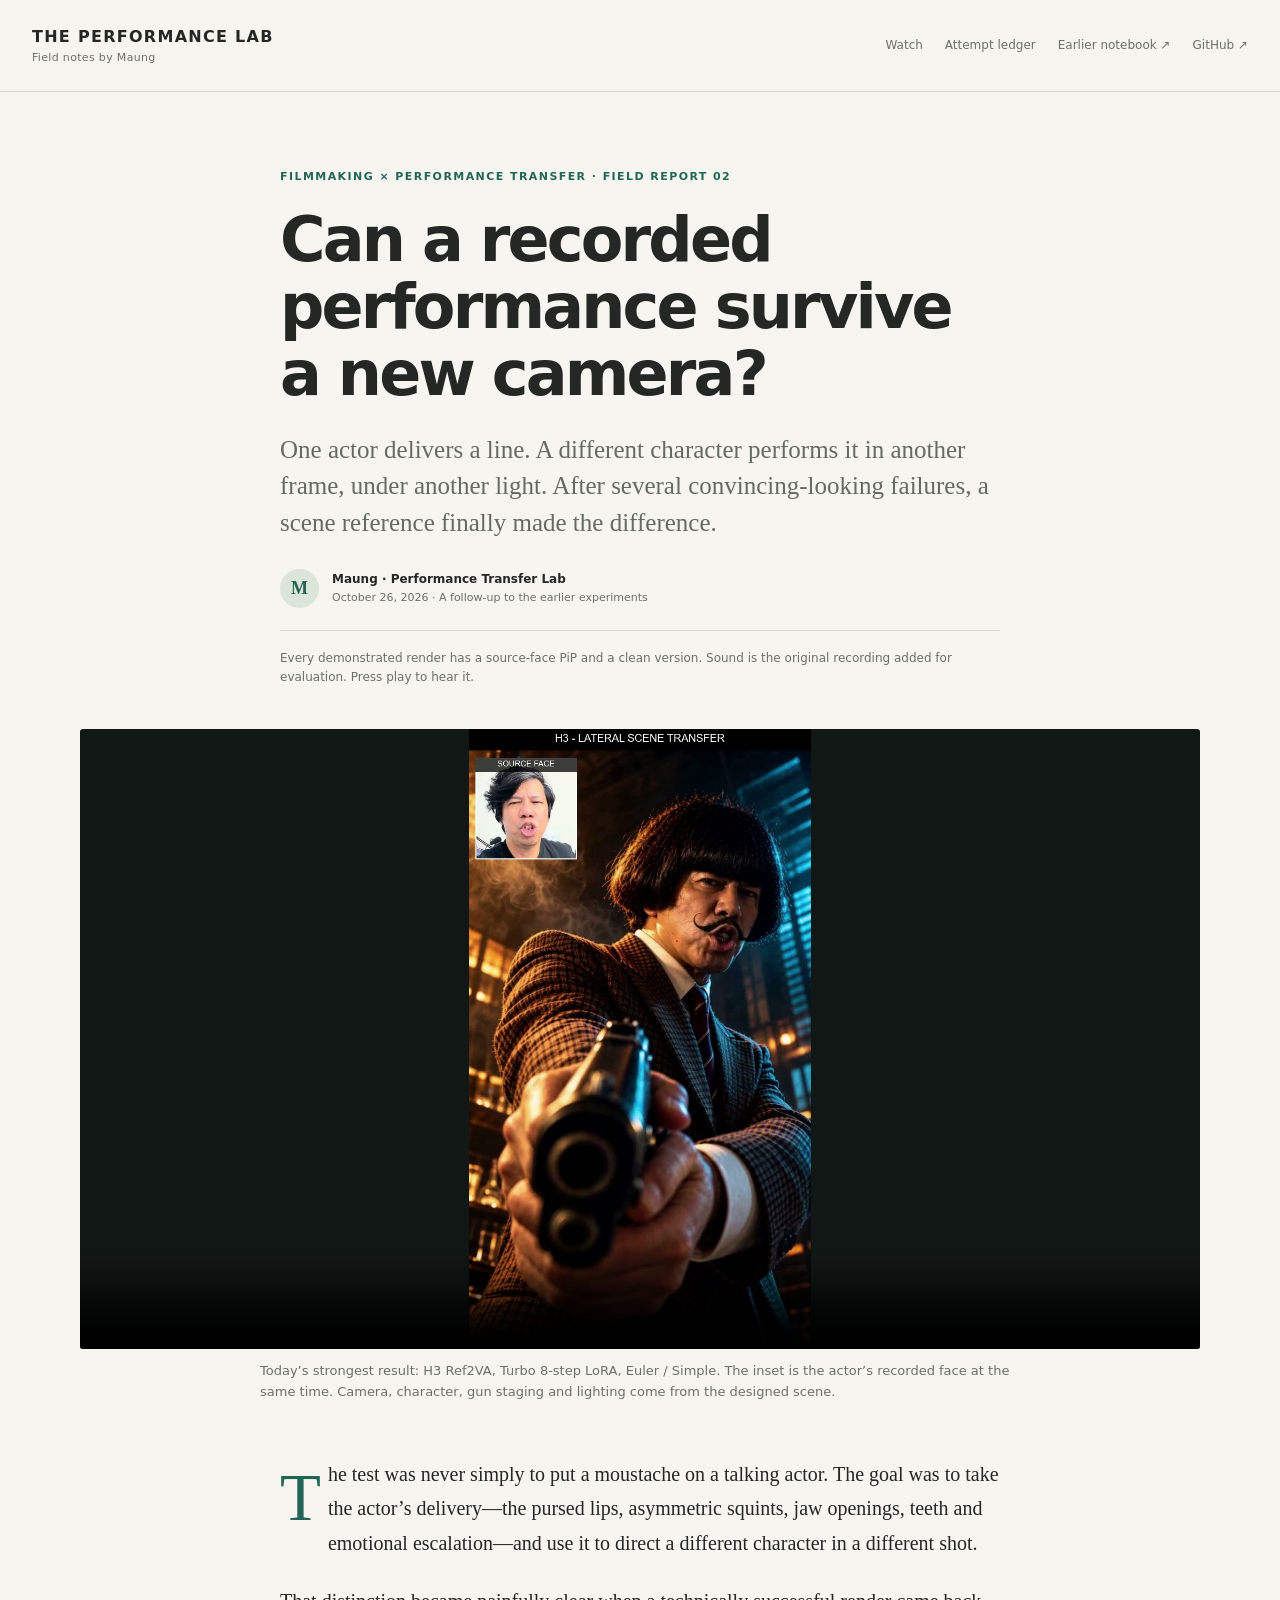
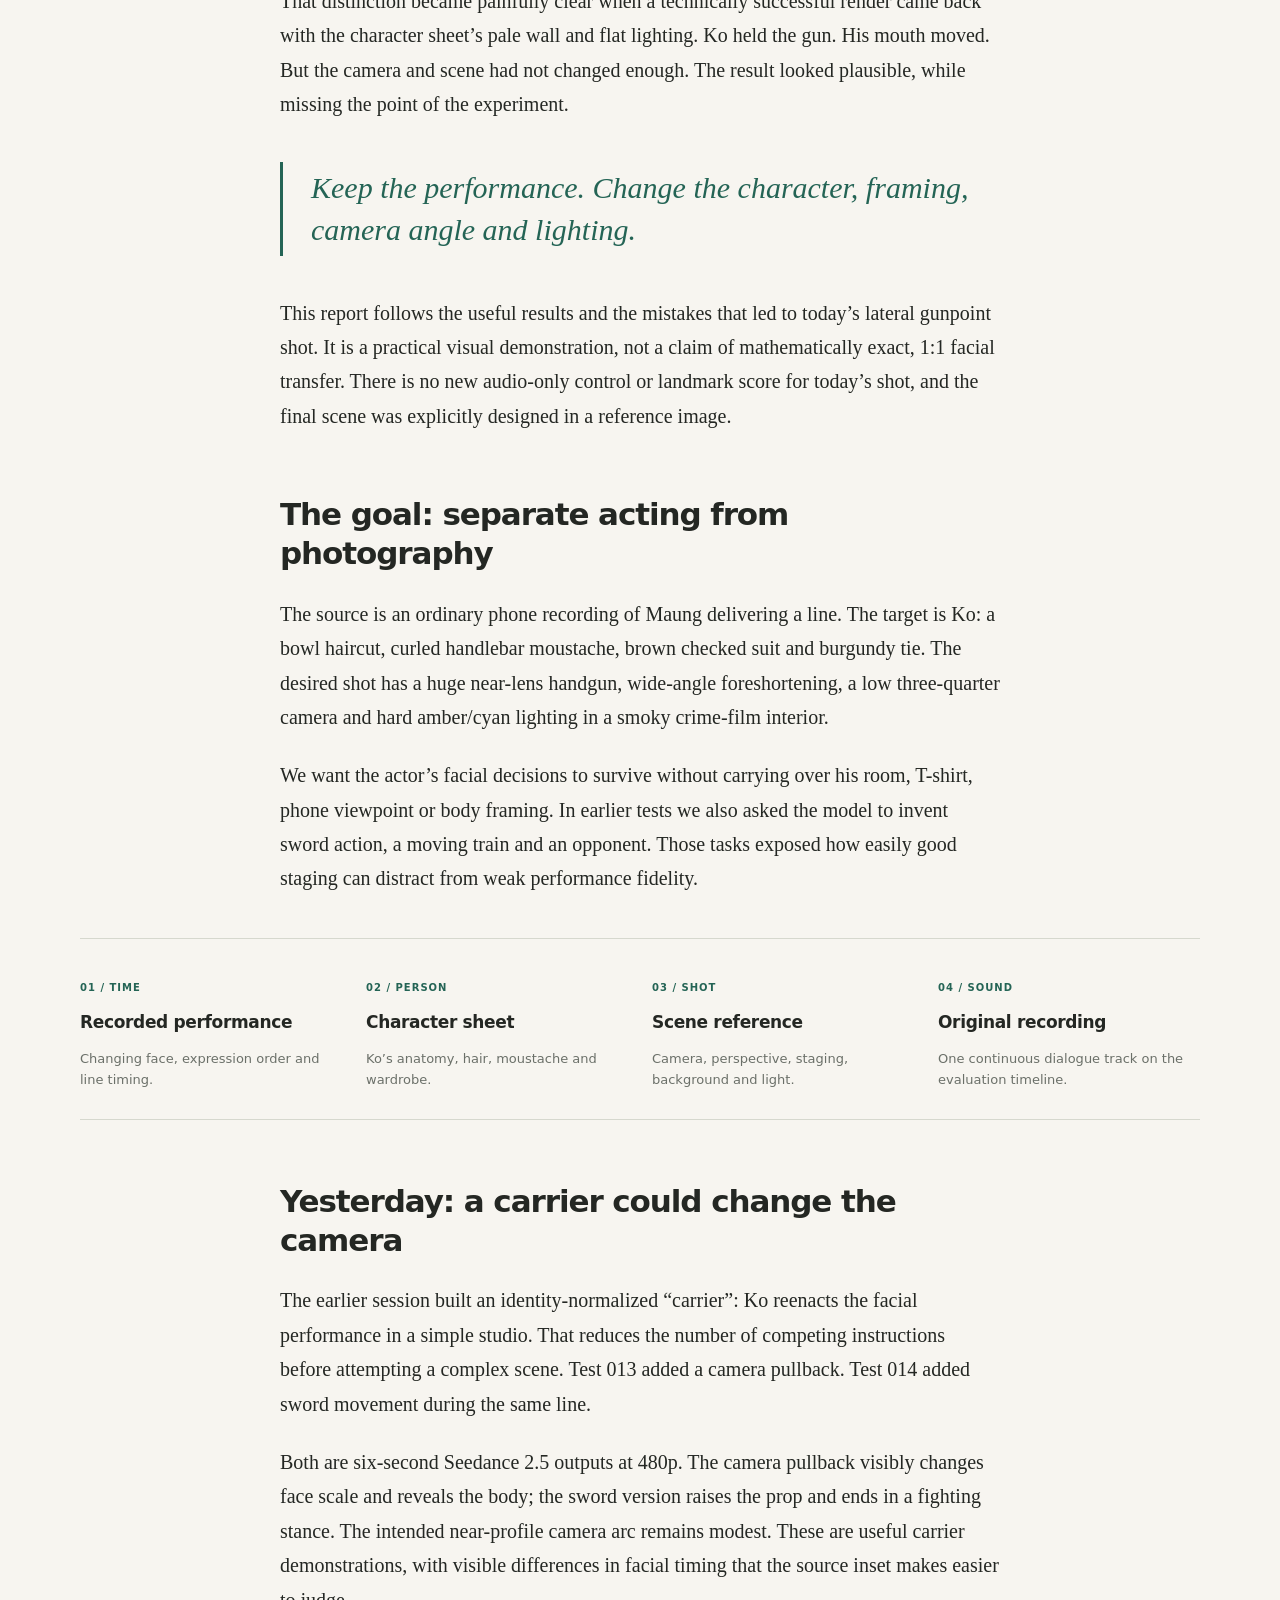
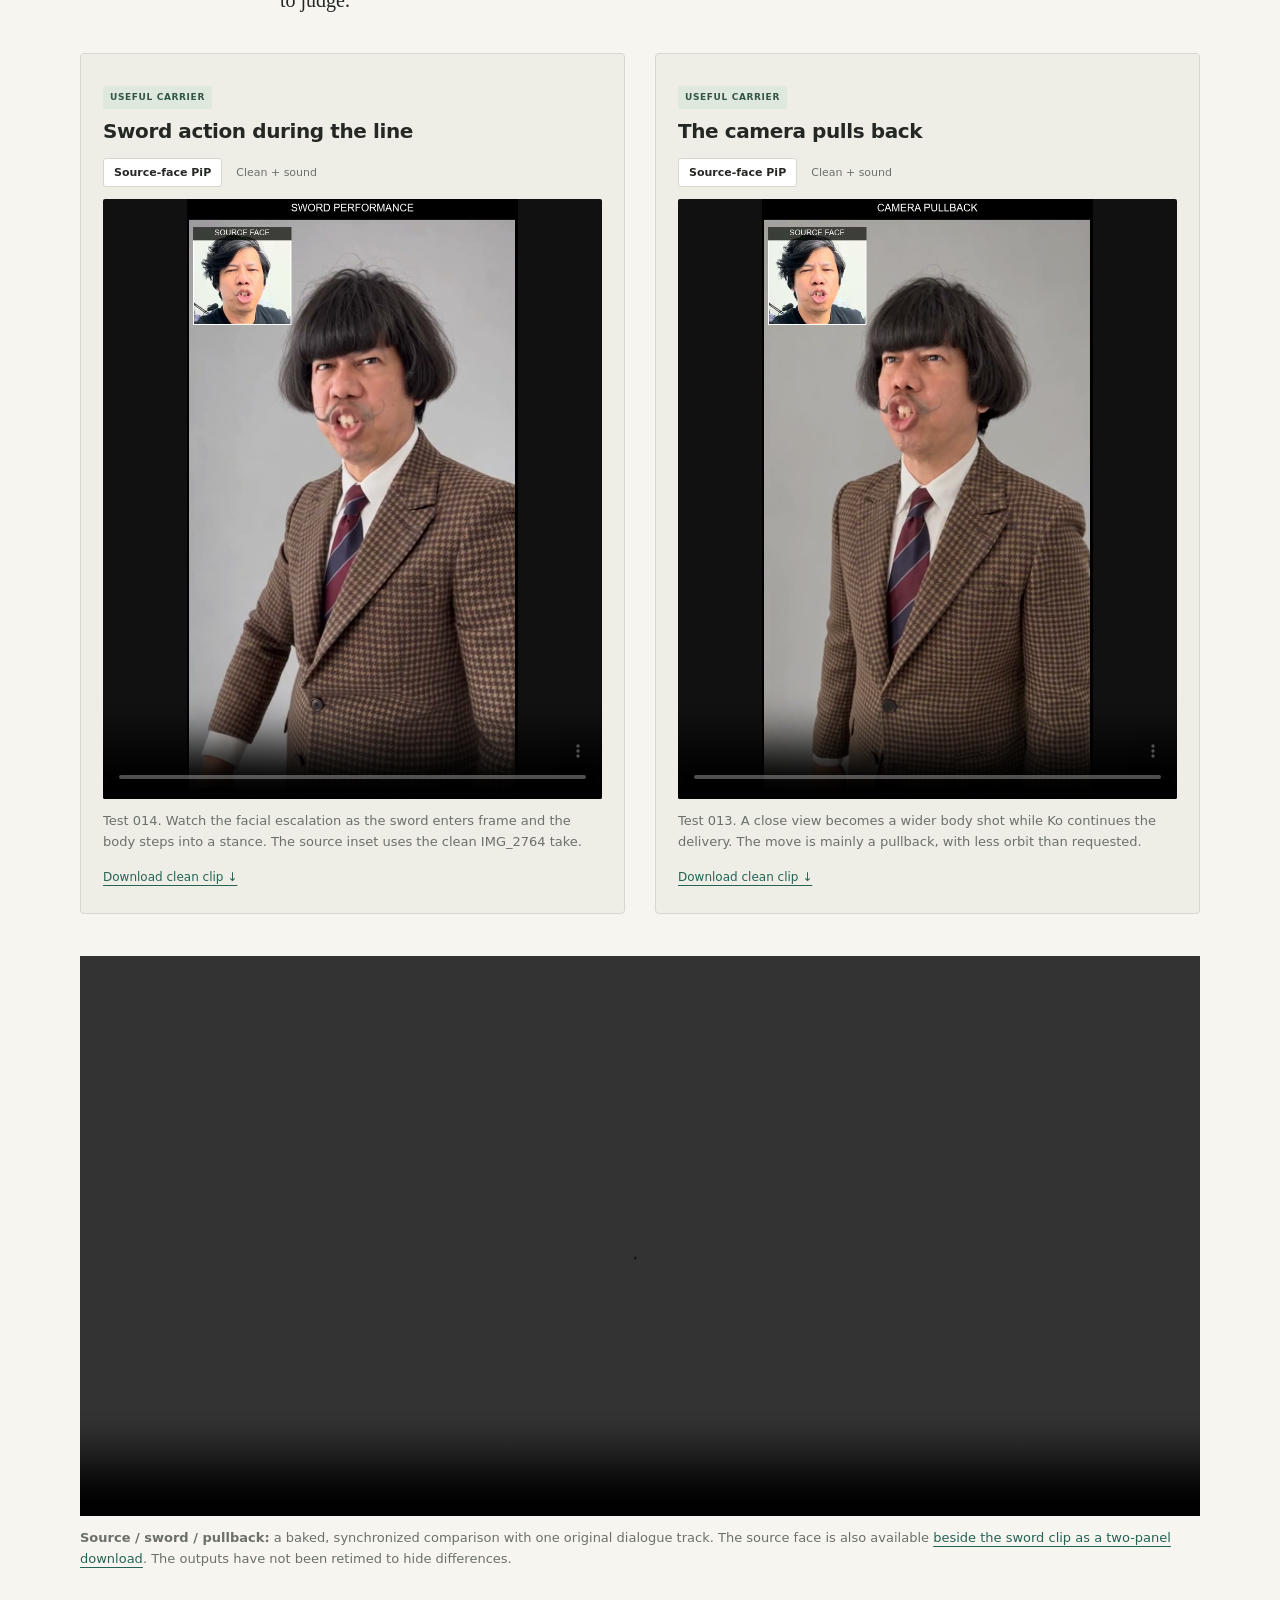
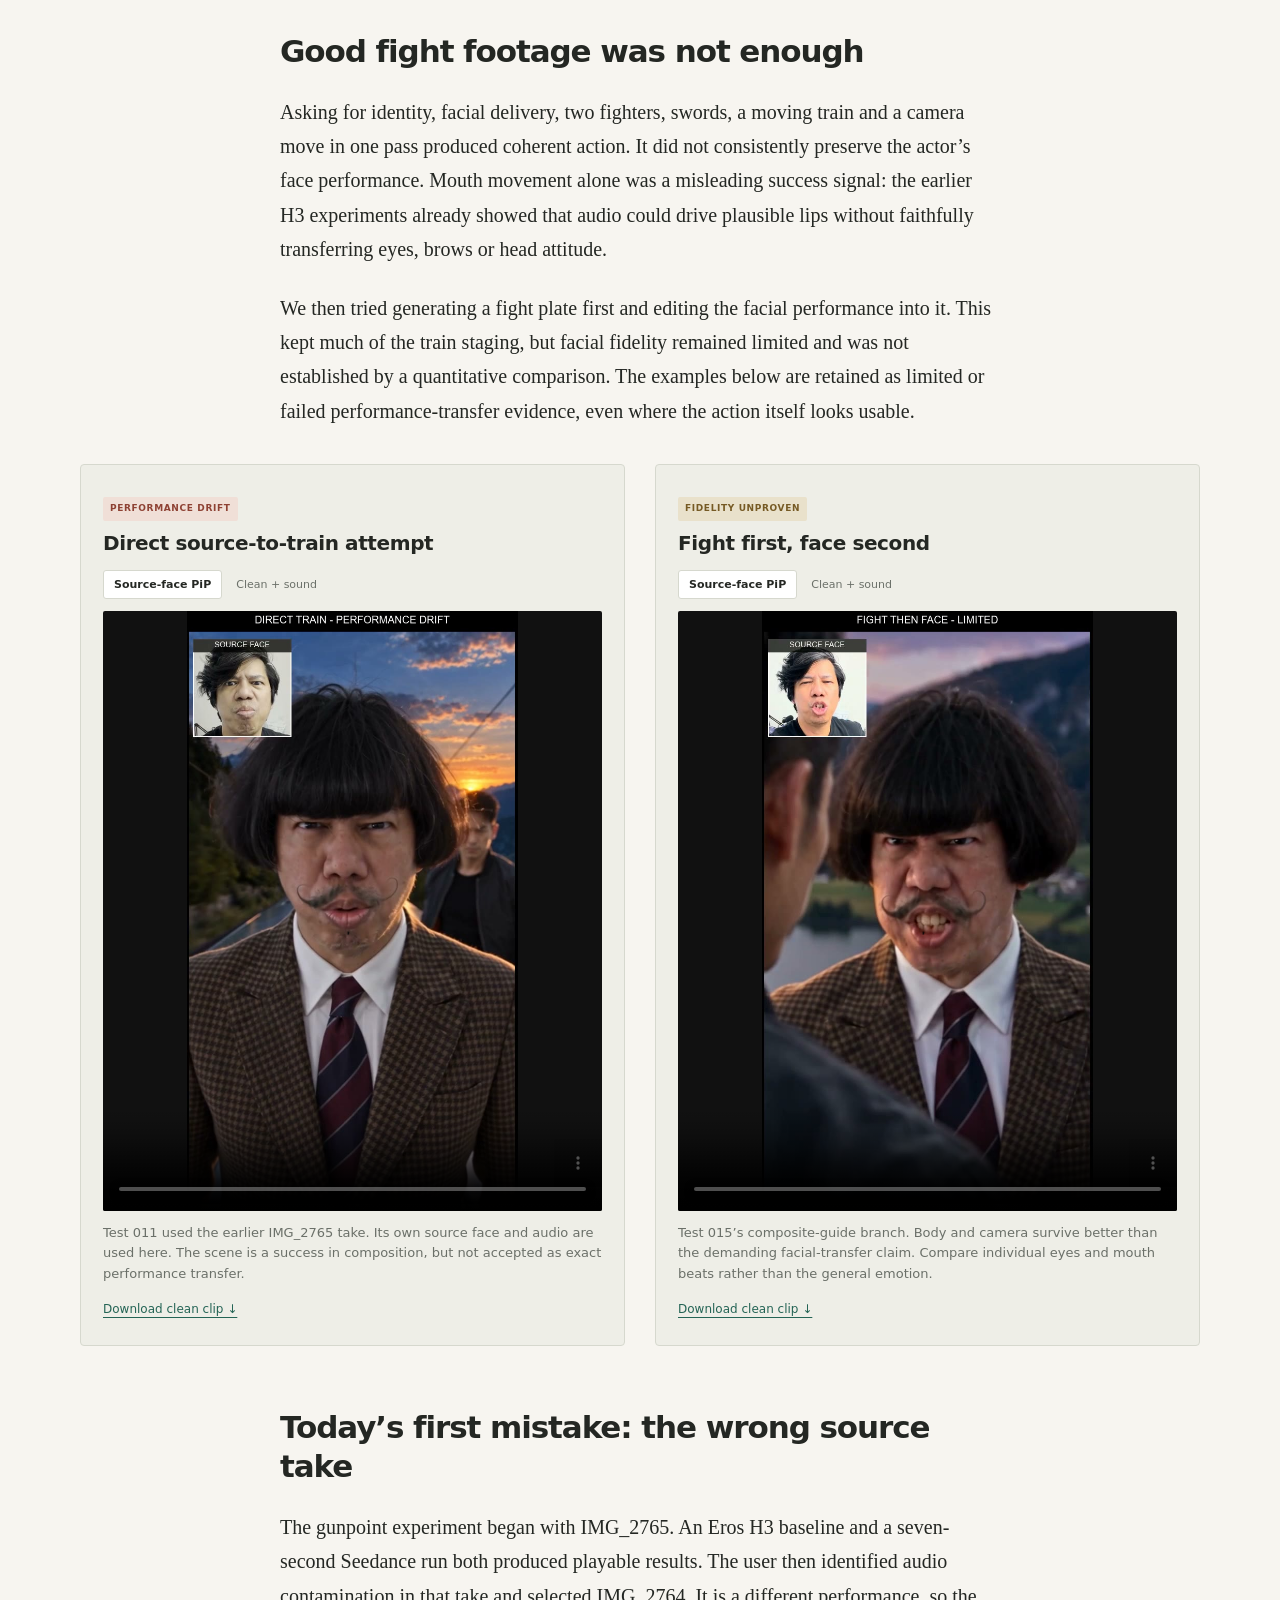
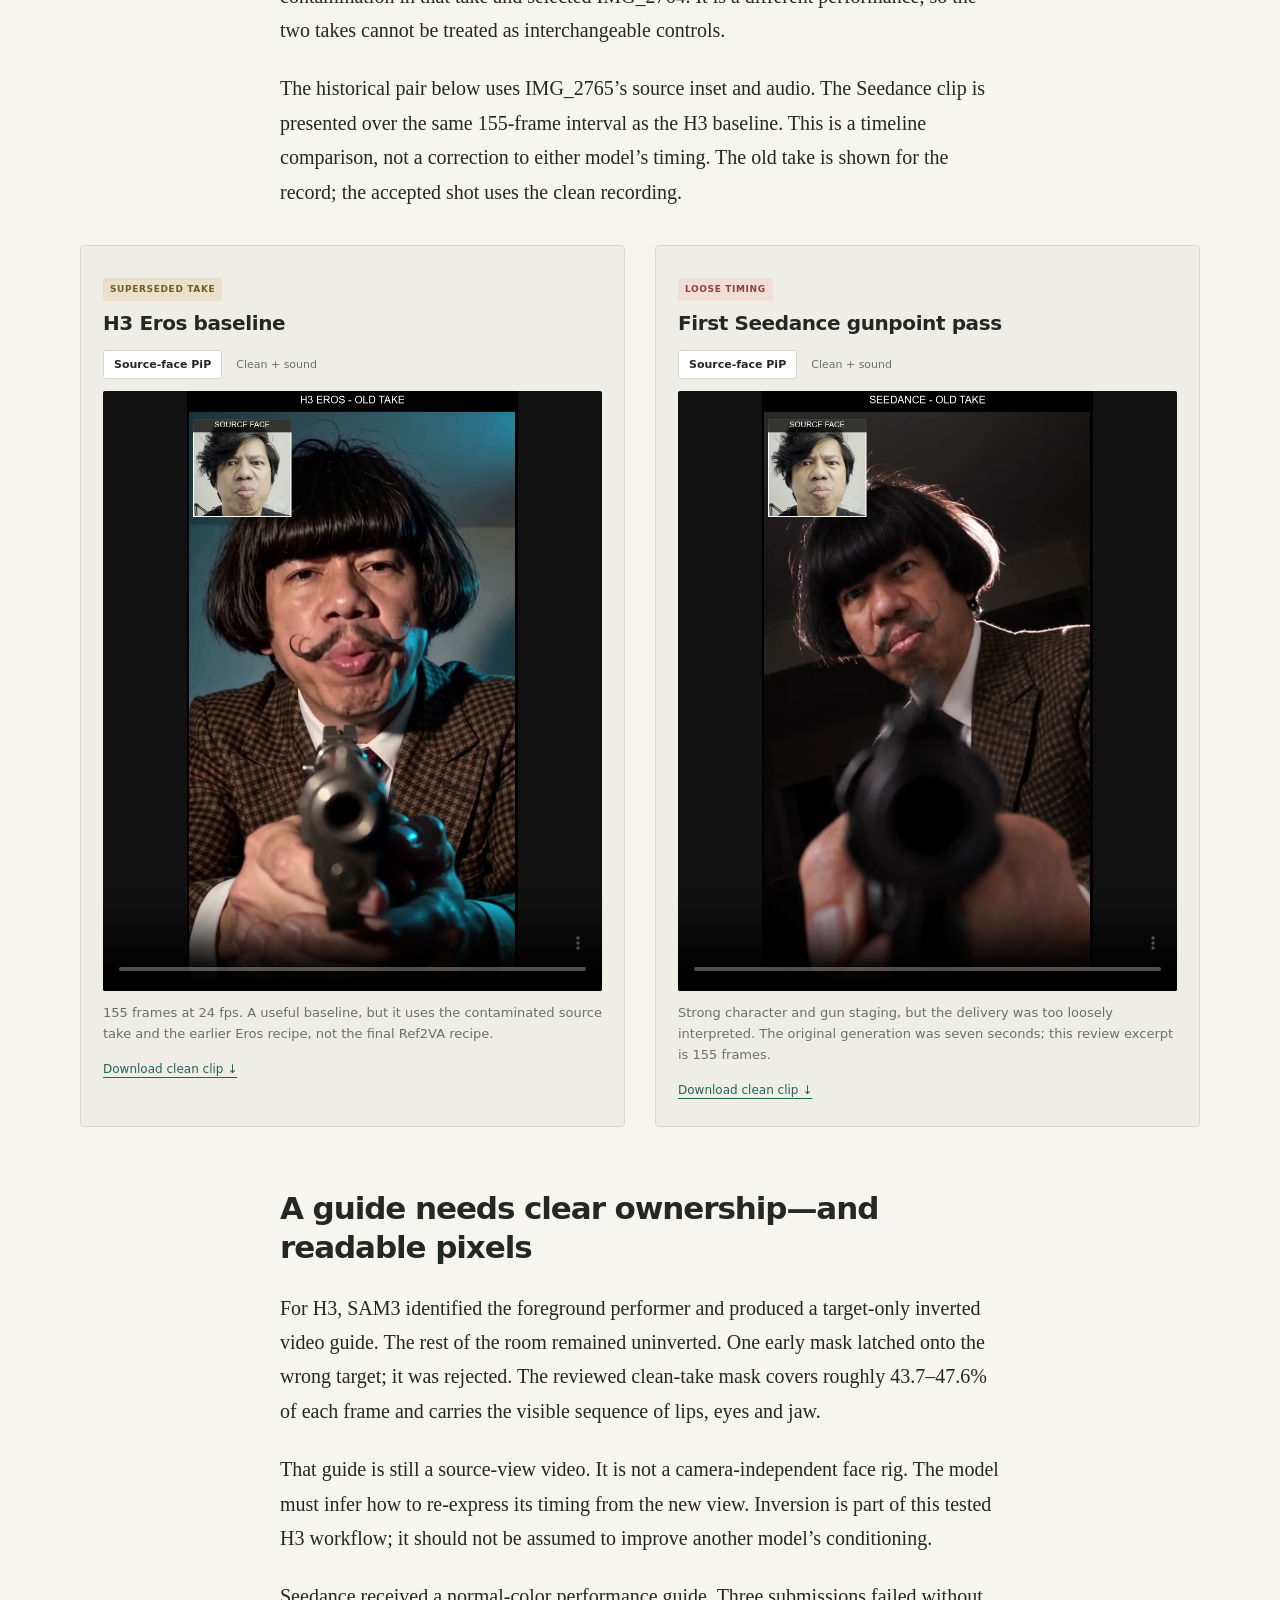
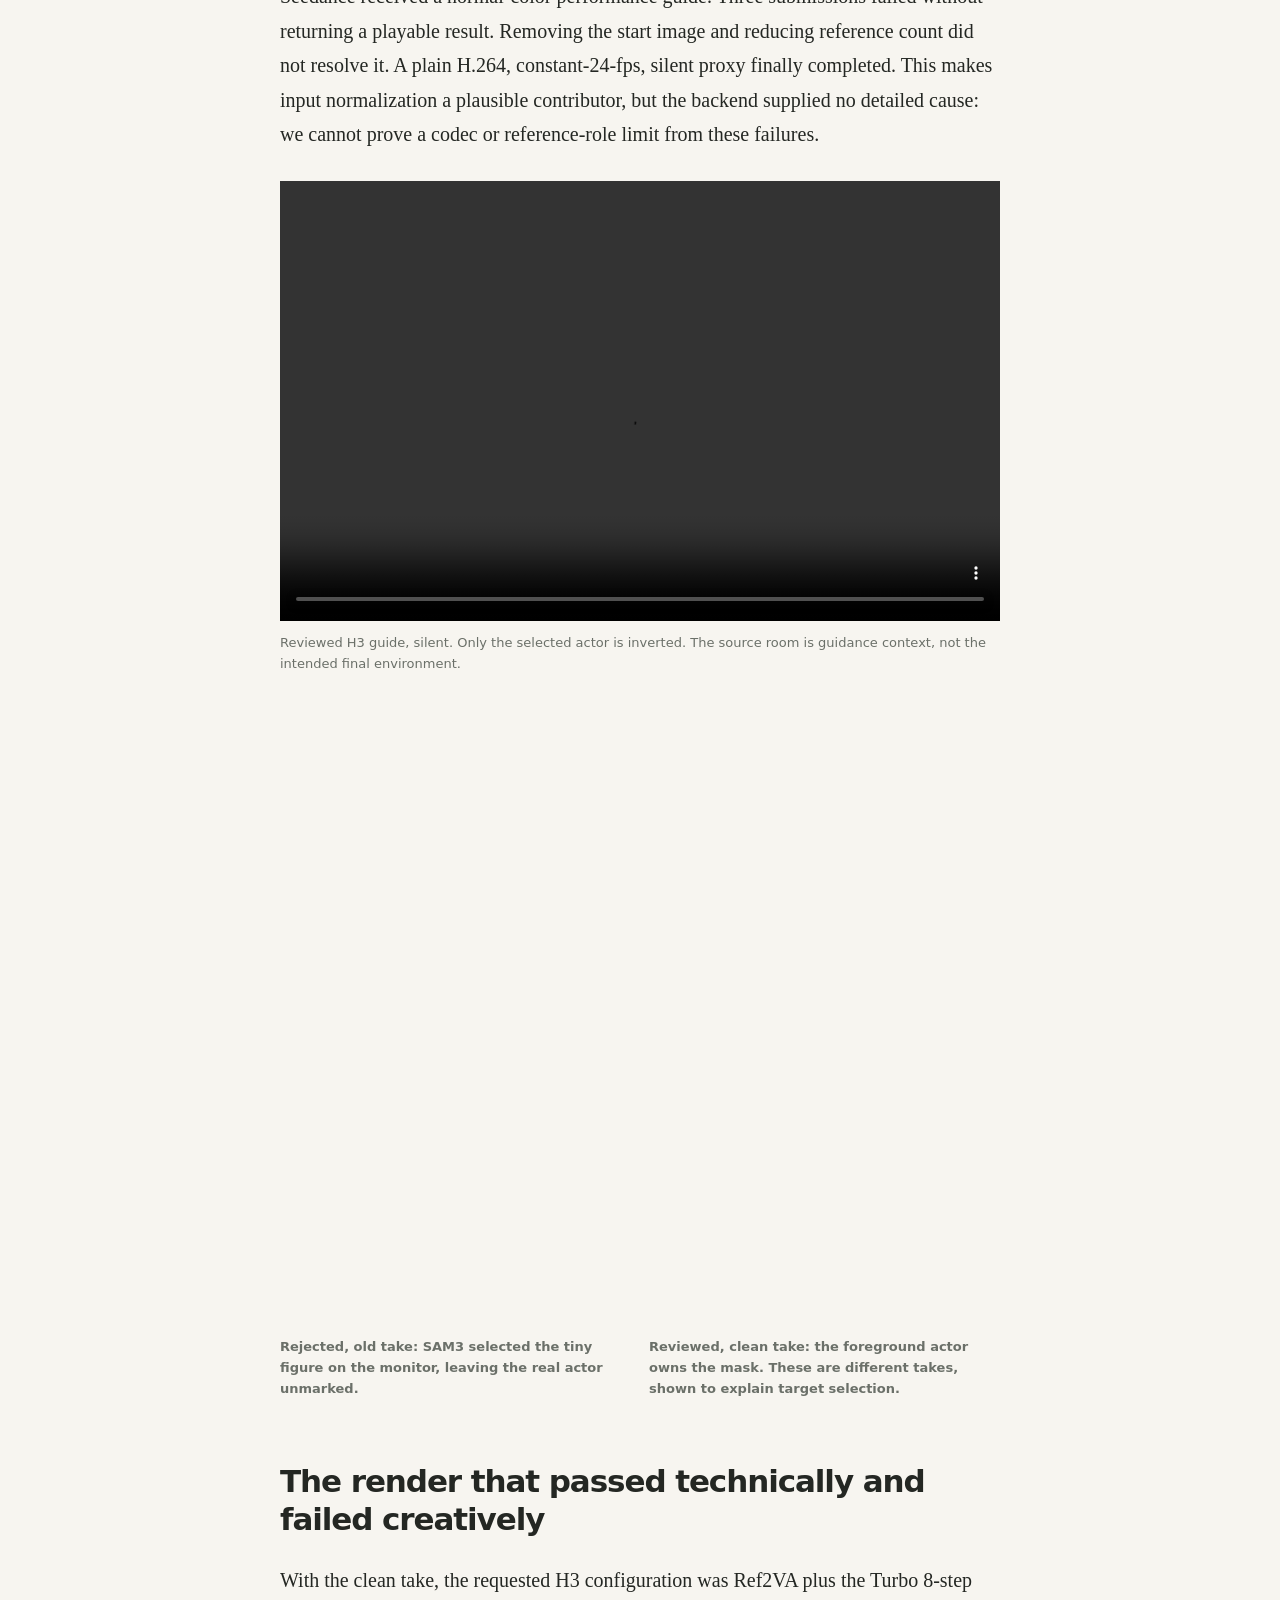
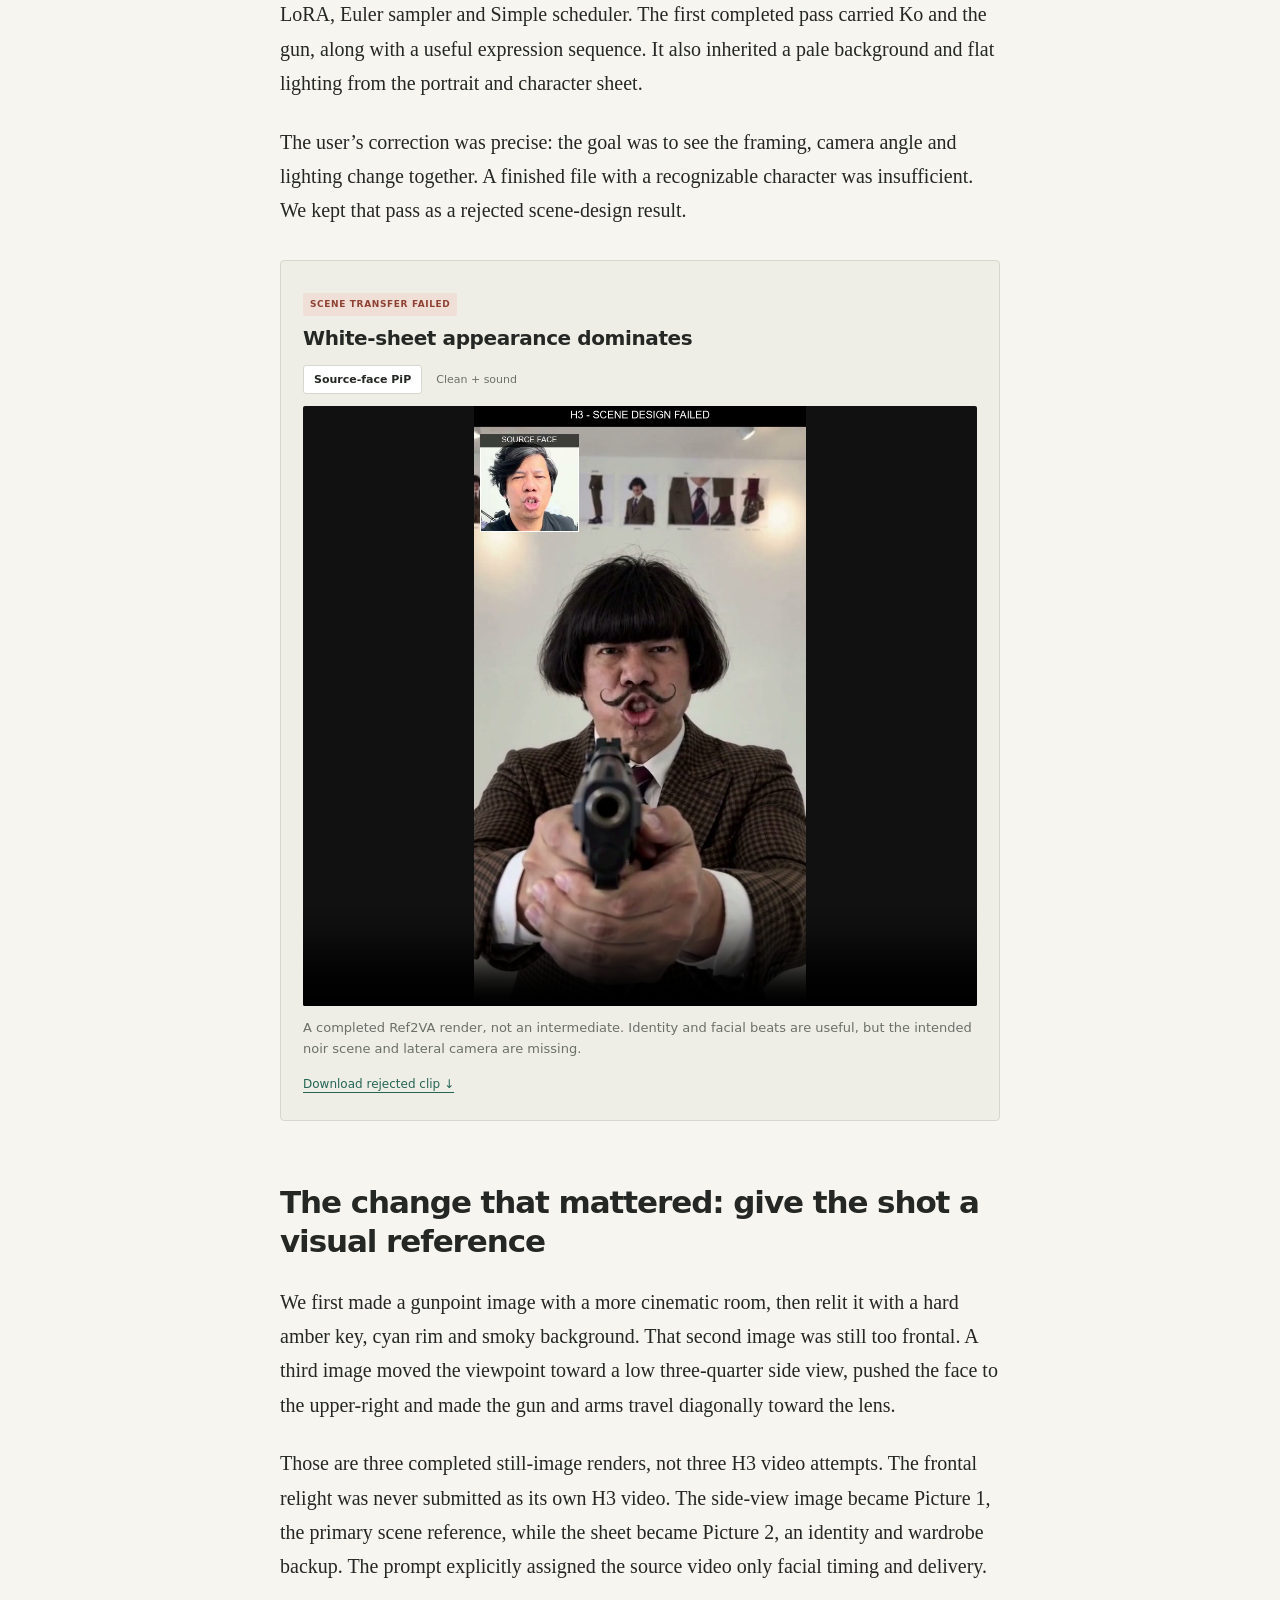
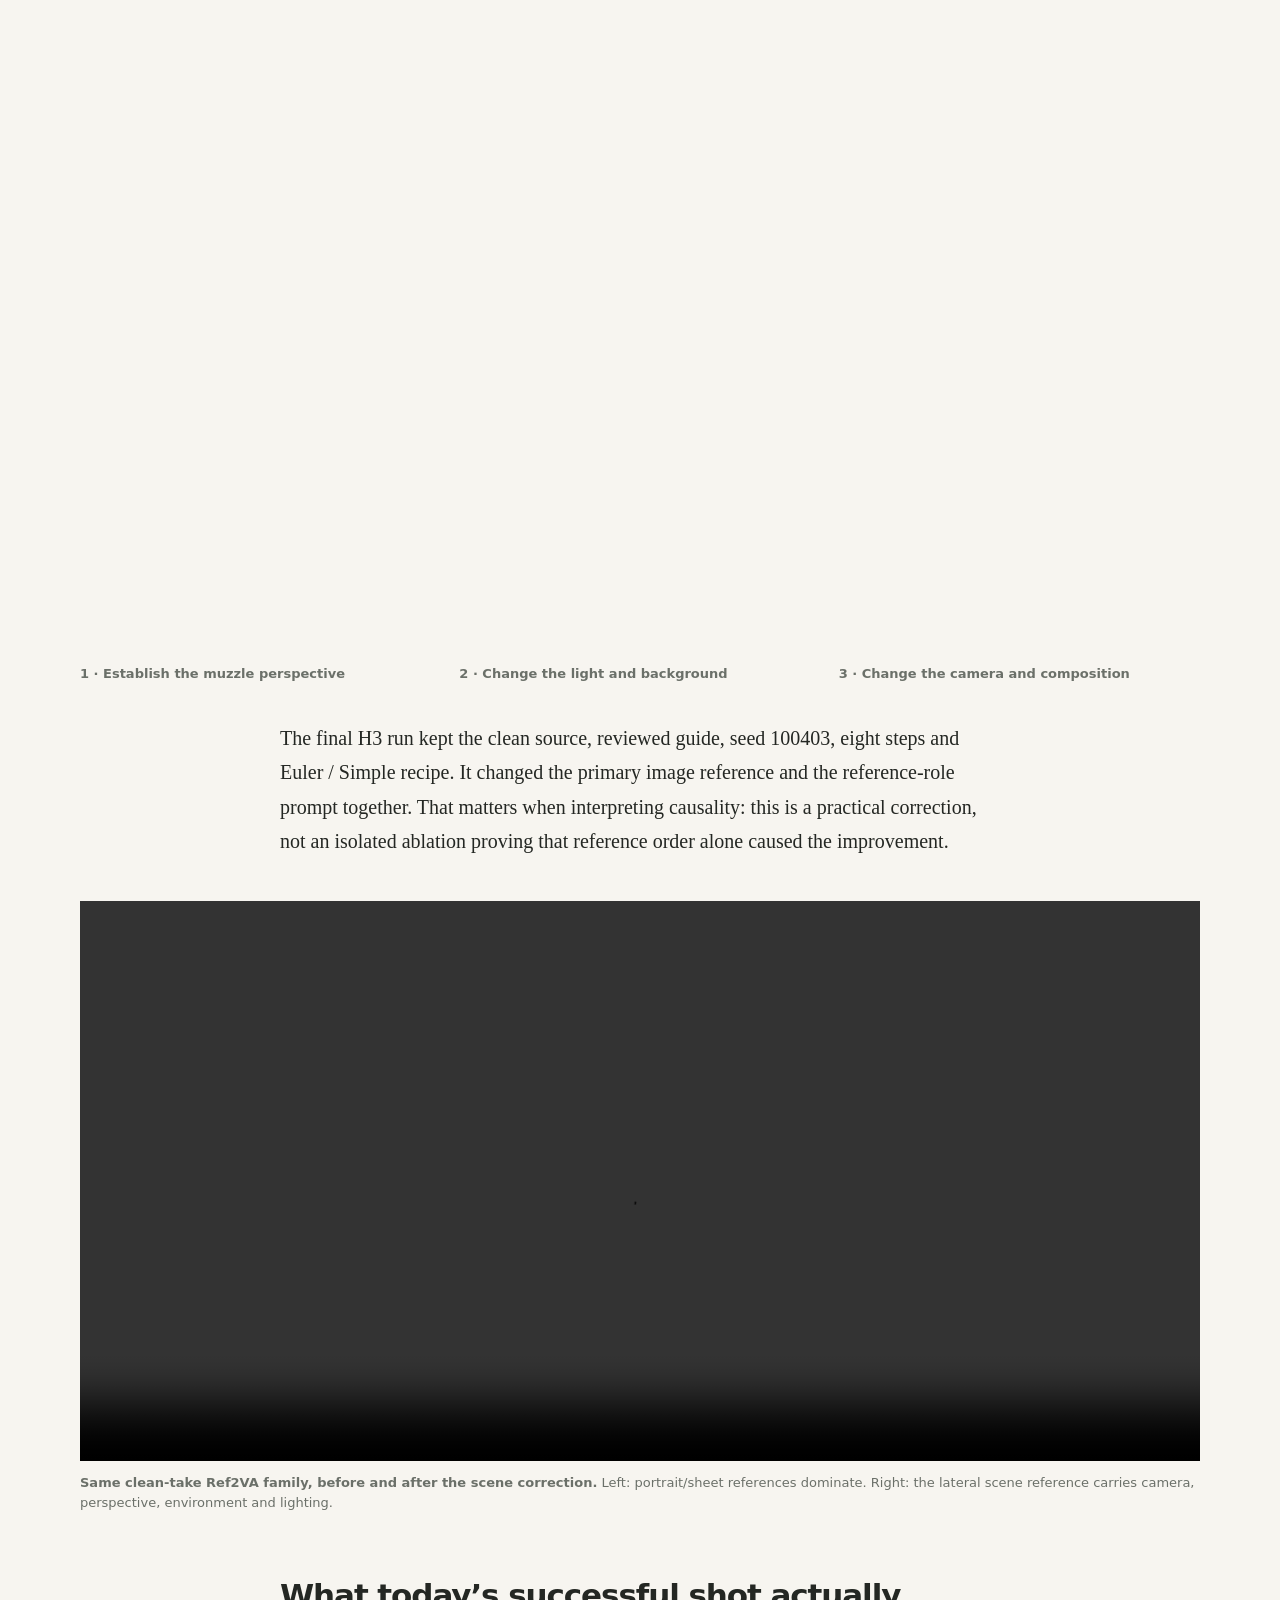
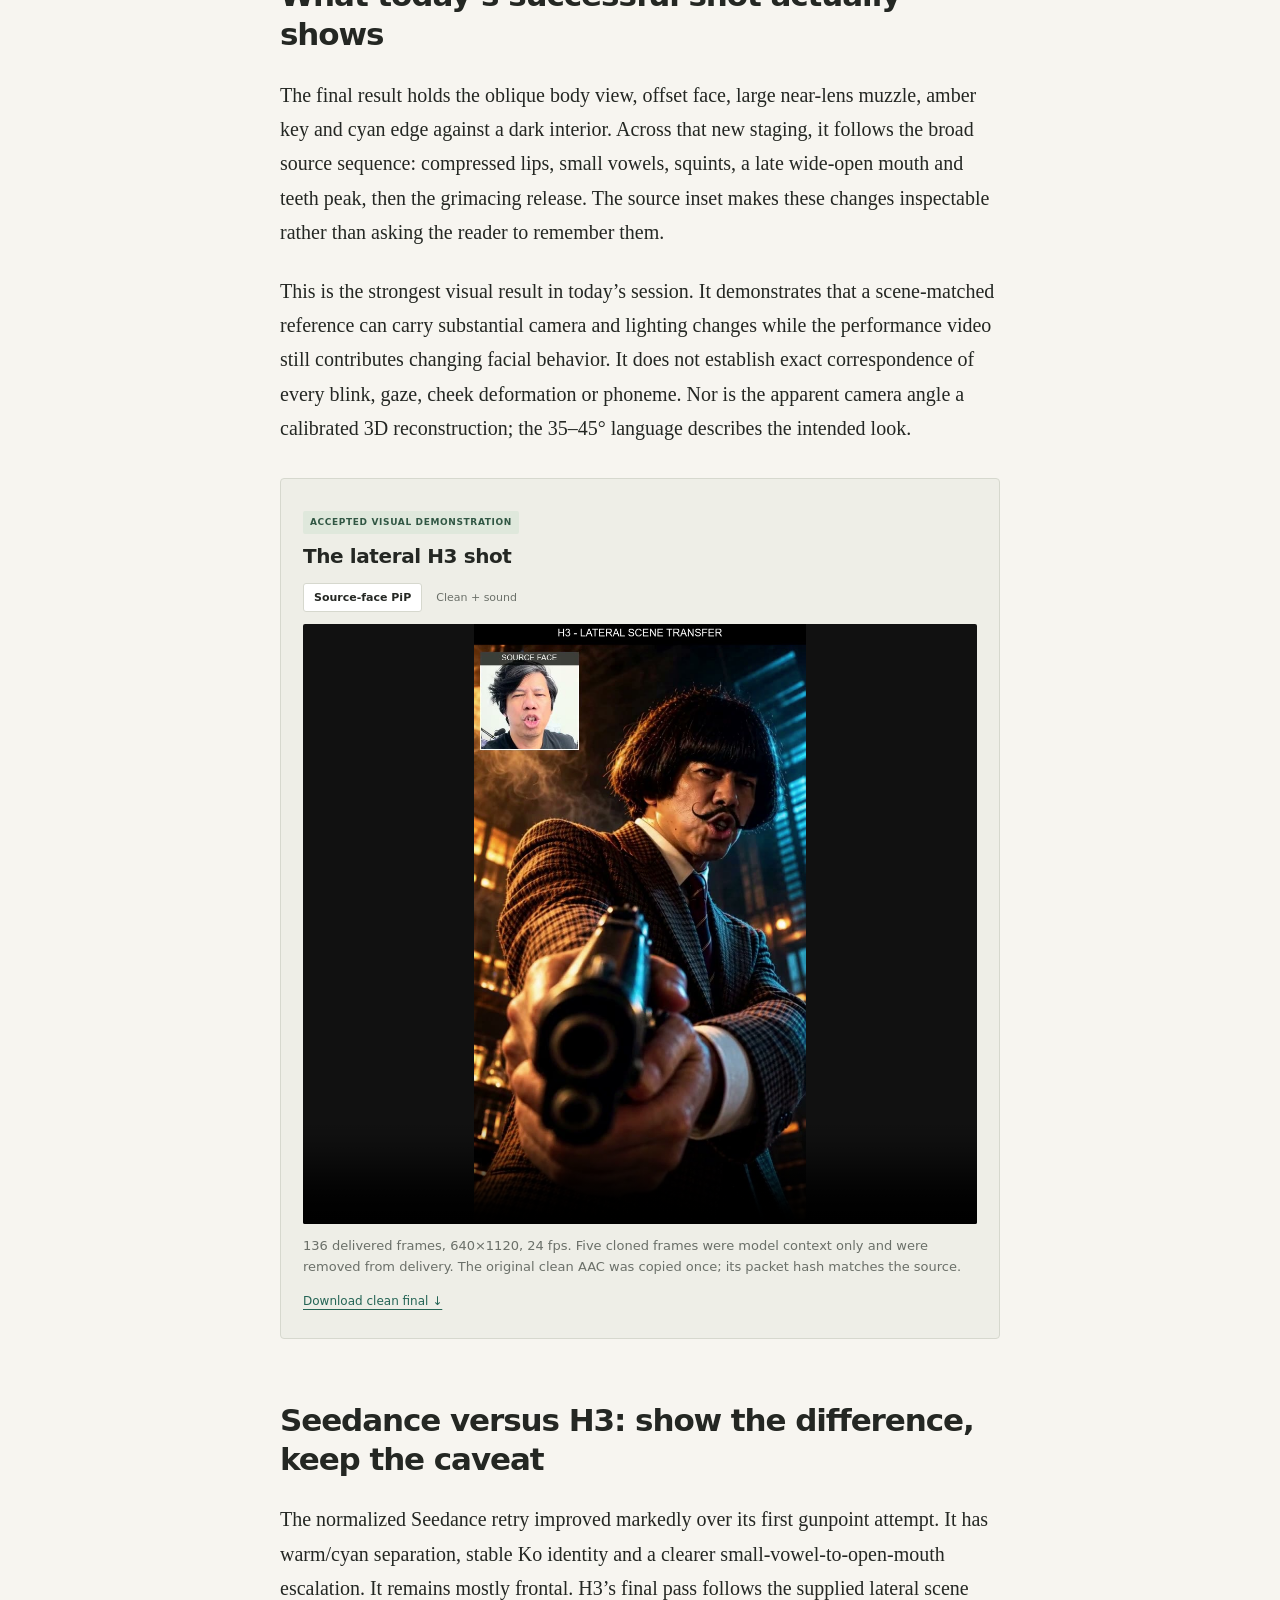
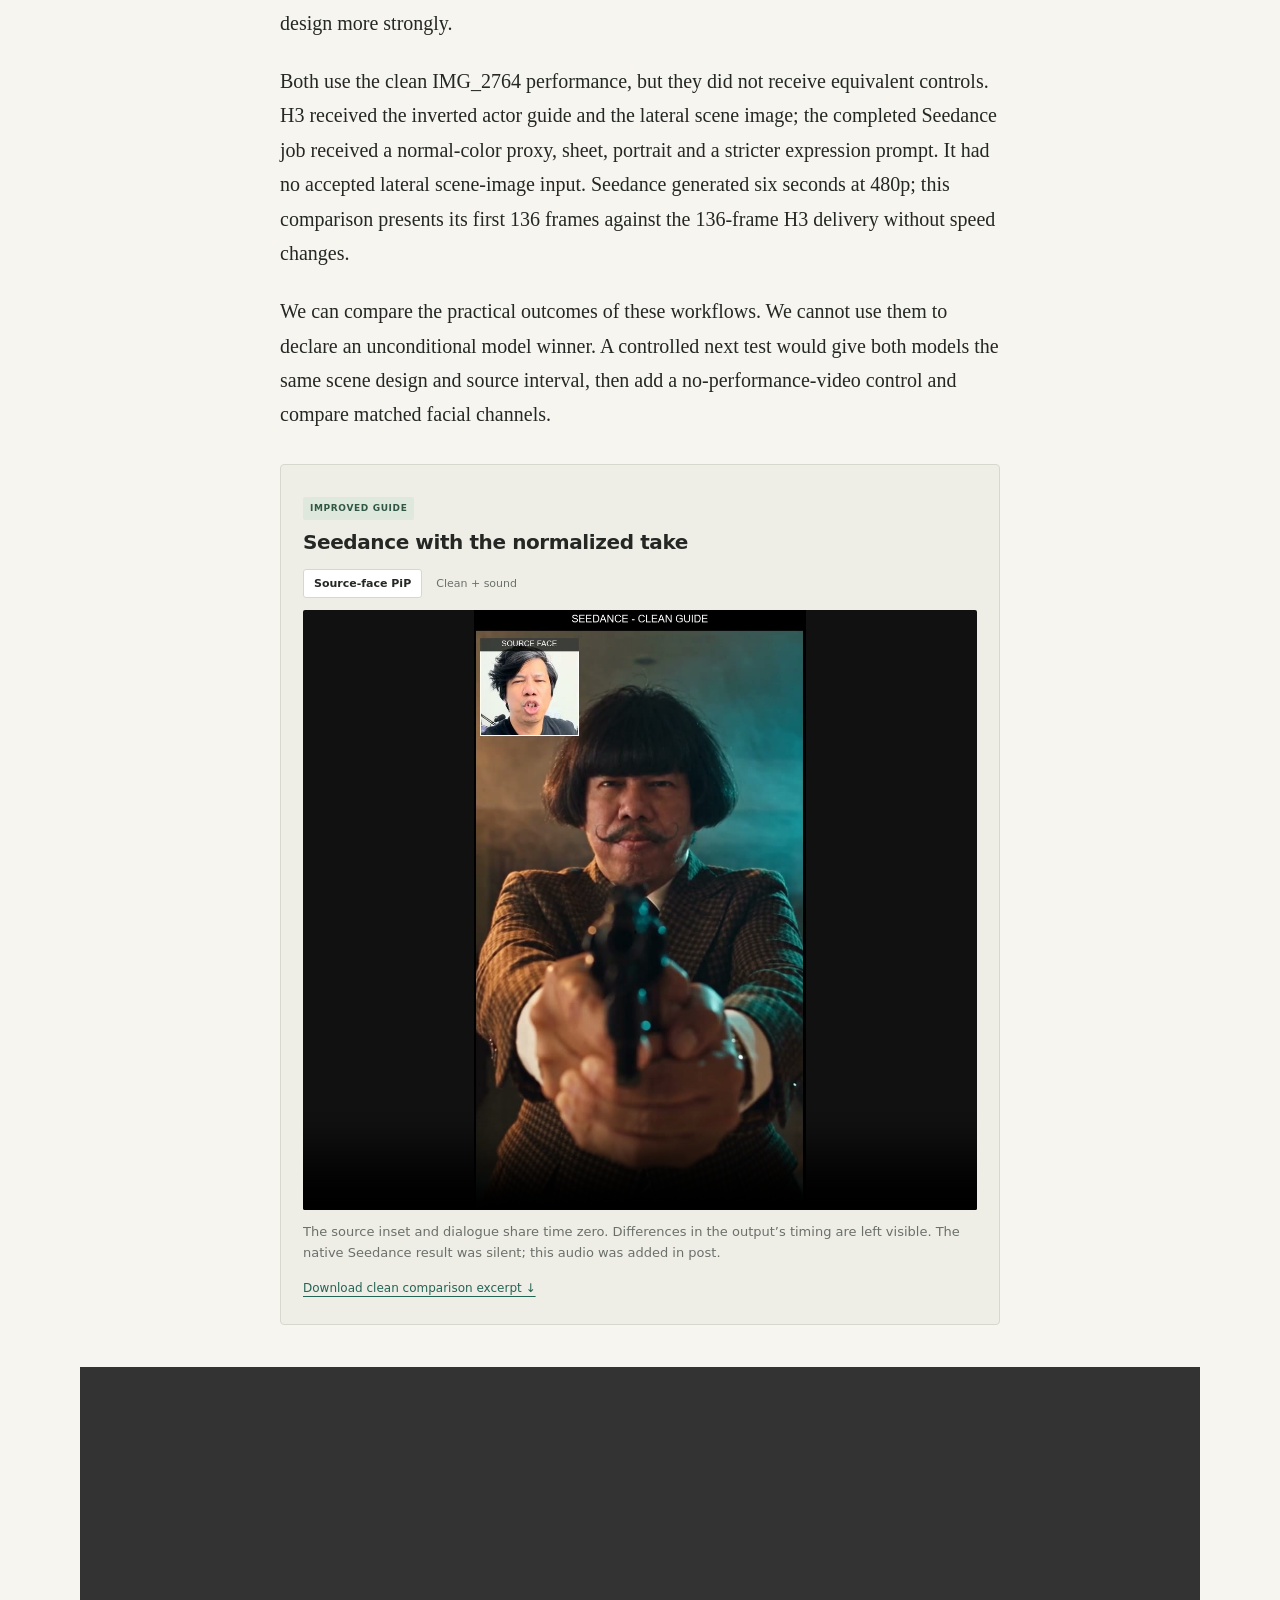
==== commit ccd27d25: "Publish illustrated performance transfer field report" ====
--- a/index.html
+++ b/index.html
@@ -1,424 +1,2 @@
 <!doctype html>
-<html lang="en">
-<head>
-  <meta charset="utf-8">
-  <meta name="viewport" content="width=device-width, initial-scale=1">
-  <meta name="theme-color" content="#0a0d12">
-  <meta name="description" content="A practical lab notebook on retargeting facial dialogue, stunt motion, identity, wardrobe, environment and camera into a new MiniMax H3 shot.">
-  <title>Performance ≠ Shot — H3 Retargeting Lab</title>
-  <link rel="stylesheet" href="styles.css">
-</head>
-<body>
-  <a class="skip-link" href="#main">Skip to report</a>
-
-  <header class="site-header">
-    <a class="brand" href="#top" aria-label="Performance Retargeting Lab home">
-      <span class="brand-mark">P≠S</span>
-      <span>H3 Retargeting Lab</span>
-    </a>
-    <nav aria-label="Report sections">
-      <a href="#problem">Problem</a>
-      <a href="#method">Method</a>
-      <a href="#tests">Tests</a>
-      <a href="#lessons">Lessons</a>
-      <a href="#reproduce">Reproduce</a>
-    </nav>
-    <a class="repo-link" href="https://github.com/mexxmillion/h3-performance-transfer-lab">GitHub ↗</a>
-  </header>
-
-  <main id="main">
-    <section class="hero" id="top">
-      <div class="hero-copy">
-        <p class="eyebrow">Performance retargeting field notes · October 2026</p>
-        <h1>Performance <span>is not</span> the shot.</h1>
-        <p class="dek">A practical attempt to take one actor’s recorded facial dialogue, another performer’s stunt motion, a third character’s identity and wardrobe, an independent location, and a newly directed camera—and make them coexist in one generated shot.</p>
-        <div class="hero-actions">
-          <a class="button primary" href="#tests">Watch the tests</a>
-          <a class="button ghost" href="assets/files/test-004-animated-mhr.glb" download>Download animated GLB</a>
-        </div>
-        <dl class="hero-stats">
-          <div><dt>17</dt><dd>embedded test videos</dd></div>
-          <div><dt>155</dt><dd>frames in the latest test</dd></div>
-          <div><dt>8</dt><dd>H3 sampling steps</dd></div>
-          <div><dt>0</dt><dd>composed frames in Test 004</dd></div>
-        </dl>
-      </div>
-      <div class="hero-media" aria-label="Source performance and final retargeted shot">
-        <figure class="film-frame source-frame">
-          <video src="assets/video/source-performance.mp4" muted loop autoplay playsinline preload="metadata"></video>
-          <figcaption><b>01</b> Facial performance source</figcaption>
-        </figure>
-        <div class="transfer-arrow" aria-hidden="true">→</div>
-        <figure class="film-frame result-frame">
-          <video src="assets/video/t004-final-guided.mp4" muted loop autoplay playsinline preload="metadata"></video>
-          <figcaption><b>02</b> New identity, body, world + camera</figcaption>
-        </figure>
-      </div>
-      <p class="sound-note">Hero videos are muted. Full clips below include the original synchronized audio.</p>
-    </section>
-
-    <section class="section" id="problem">
-      <div class="section-heading">
-        <p class="eyebrow">The actual problem</p>
-        <h2>Separate the authorities.</h2>
-        <p>A normal “character replacement” keeps the source shot and changes the person. This project asks for something harder: preserve selected performance signals while replacing the pose, body action, framing, camera, wardrobe and world.</p>
-      </div>
-
-      <div class="authority-grid">
-        <article class="authority authority-face">
-          <span class="authority-index">A</span>
-          <h3>Facial performance</h3>
-          <p>Mouth, jaw, eyes, brows, head attitude and emotional timing from Maung’s studio recording.</p>
-          <small>Must not bring the selfie lens, room, body pose or source scale.</small>
-        </article>
-        <article class="authority authority-stunt">
-          <span class="authority-index">B</span>
-          <h3>Body performance</h3>
-          <p>A separately staged white-suit fighter supplies readable full-body action.</p>
-          <small>Future versions can use a real stunt performer or dance capture.</small>
-        </article>
-        <article class="authority authority-identity">
-          <span class="authority-index">C</span>
-          <h3>Identity + wardrobe</h3>
-          <p>The bowl-cut, handlebar-moustache character and checked brown suit come from still references.</p>
-          <small>Head scale and adult anatomy must remain physically coherent.</small>
-        </article>
-        <article class="authority authority-world">
-          <span class="authority-index">D</span>
-          <h3>World + camera</h3>
-          <p>An empty train roof or street establishes place. Camera choreography is prompted or authored in 3D.</p>
-          <small>The location image is not a starting composition.</small>
-        </article>
-      </div>
-
-      <aside class="rule-card">
-        <p class="rule-kicker">The rule that changed the experiment</p>
-        <h3>Never hand H3 the answer as a starting frame.</h3>
-        <p>A precomposed image of the target already fighting on the train can produce a good-looking animation, but it does not test independent retargeting. Test 004 receives only separate face, stunt, identity, opponent, location and audio authorities.</p>
-        <code>train-swordfight-composition-v1.png → explicitly excluded</code>
-      </aside>
-    </section>
-
-    <section class="section references" id="references">
-      <div class="section-heading compact">
-        <p class="eyebrow">Reference ledger</p>
-        <h2>What each input is allowed to control.</h2>
-      </div>
-      <div class="reference-grid">
-        <figure class="reference tall">
-          <img src="assets/images/target-face.jpg" alt="Close portrait of the target character with bowl haircut and curled moustache" loading="lazy">
-          <figcaption><b>Identity authority</b><span>Face, hair, moustache</span></figcaption>
-        </figure>
-        <figure class="reference tall">
-          <img src="assets/images/target-body.jpg" alt="Full-body target character in a brown checked suit" loading="lazy">
-          <figcaption><b>Body + wardrobe</b><span>Proportions, suit, shoes</span></figcaption>
-        </figure>
-        <figure class="reference wide">
-          <img src="assets/images/empty-train-roof.png" alt="Empty high-speed train roof at sunset" loading="lazy">
-          <figcaption><b>Location authority</b><span>Empty train roof only</span></figcaption>
-        </figure>
-        <figure class="reference">
-          <img src="assets/images/mocap-white-swordsman.png" alt="White-suit performer holding a sword on blue" loading="lazy">
-          <figcaption><b>Stunt identity</b><span>White extraction target</span></figcaption>
-        </figure>
-        <figure class="reference">
-          <img src="assets/images/mocap-black-opponent.png" alt="Black-suit opponent holding a sword on blue" loading="lazy">
-          <figcaption><b>Opponent authority</b><span>Separate rival reference</span></figcaption>
-        </figure>
-        <figure class="reference wide">
-          <img src="assets/images/street-reference.jpg" alt="City sidewalk with storefronts and traffic light at dusk" loading="lazy">
-          <figcaption><b>Original location study</b><span>Test 001 street geometry</span></figcaption>
-        </figure>
-        <figure class="reference wide">
-          <img src="assets/images/character-sheet-punk.png" alt="Generated black leather punk character reference sheet" loading="lazy">
-          <figcaption><b>Test 001 character sheet</b><span>Leather wardrobe authority</span></figcaption>
-        </figure>
-        <figure class="reference wide">
-          <img src="assets/images/test-001-target-composition.png" alt="Early full-body street composition reference" loading="lazy">
-          <figcaption><b>Early composition study</b><span>Used before the stricter Test 004 contract</span></figcaption>
-        </figure>
-      </div>
-    </section>
-
-    <section class="section method" id="method">
-      <div class="section-heading">
-        <p class="eyebrow">Two attack paths</p>
-        <h2>Semantic restaging and explicit 3D.</h2>
-        <p>We did not assume one control representation would solve every part of the shot. The direct branch asks H3 to interpret independent references. The 3D branch converts stunt and face signals into a camera-directable actor before returning to H3 for appearance synthesis.</p>
-      </div>
-
-      <div class="pipeline">
-        <div class="pipeline-lane">
-          <p class="lane-label">Lane 1 · Direct H3</p>
-          <ol>
-            <li><b>Isolate face video</b><span>Remove the source room and body cues.</span></li>
-            <li><b>Supply independent stills</b><span>Identity, body, empty location, opponent.</span></li>
-            <li><b>Describe a new shot</b><span>Full body, train roof, fight, front-to-side orbit.</span></li>
-            <li><b>Generate with exact audio</b><span>H3 Eros, eight steps, 24 fps.</span></li>
-          </ol>
-        </div>
-        <div class="pipeline-lane accent">
-          <p class="lane-label">Lane 2 · Reconstruct + direct</p>
-          <ol>
-            <li><b>Generate stunt plate</b><span>White target and black rival on clean blue.</span></li>
-            <li><b>Isolate white performer</b><span>CPU color segmentation and tracked crop.</span></li>
-            <li><b>Recover MHR actor</b><span>SAM 3D Body pose, shape, hands and mesh.</span></li>
-            <li><b>Apply face coefficients</b><span>MediaPipe ARKit-52 → MHR face expressions.</span></li>
-            <li><b>Redirect in Blender</b><span>New front-to-side camera around the same motion.</span></li>
-            <li><b>Return guide to H3</b><span>Use 3D for motion/camera, stills for final appearance.</span></li>
-          </ol>
-        </div>
-      </div>
-      <p class="method-note"><b>FLAME status:</b> the Python implementation and dependencies are staged, but the official licensed model is not redistributed. The working Test 004 face path is MediaPipe-to-MHR through ComfyUI’s native SAM 3D Body integration.</p>
-    </section>
-
-    <section class="section tests" id="tests">
-      <div class="section-heading">
-        <p class="eyebrow">Experiment log</p>
-        <h2>What we tried, in order.</h2>
-        <p>Use the paired controls to replay a comparison together. Audio is authoritative but only one clip should be unmuted at a time.</p>
-      </div>
-
-      <article class="experiment" id="test-001">
-        <header class="experiment-header">
-          <div><span class="test-number">Test 001</span><h3>Can a talking selfie become a full-body street walk?</h3></div>
-          <p class="verdict mixed">Partial facial transfer</p>
-        </header>
-        <p class="experiment-summary">All variants successfully discarded the source room, chair and selfie framing. Audio alone already drove strong lip synchronization, so “the mouth moves” was not enough evidence that the source face video controlled the result.</p>
-        <div class="compare-toolbar" data-controls-for="t001-a">
-          <button type="button" data-action="play">Play pair</button>
-          <button type="button" data-action="restart">Restart</button>
-        </div>
-        <div class="video-grid two" data-sync-group="t001-a">
-          <figure class="video-card"><video controls playsinline preload="metadata" src="assets/video/t001-control.mp4"></video><figcaption><b>No-video control</b><span>Audio + prompt only</span></figcaption></figure>
-          <figure class="video-card"><video controls playsinline preload="metadata" src="assets/video/t001-face-isolated.mp4"></video><figcaption><b>Isolated-face reference</b><span>Best mouth-width timing in Test 001</span></figcaption></figure>
-        </div>
-        <details>
-          <summary>Open the other Test 001 variants</summary>
-          <div class="video-grid three">
-            <figure class="video-card"><video controls playsinline preload="metadata" src="assets/video/t001-raw-video.mp4"></video><figcaption><b>Raw source video</b><span>More visual signal, more leakage risk</span></figcaption></figure>
-            <figure class="video-card"><video controls playsinline preload="metadata" src="assets/video/t001-face-synthesis.mp4"></video><figcaption><b>Face synthesis intermediate</b><span>Clean temporal carrier</span></figcaption></figure>
-            <figure class="video-card"><video controls playsinline preload="metadata" src="assets/video/t001-synthesized-face.mp4"></video><figcaption><b>Two-stage street result</b><span>Cleaner, but facial detail softens</span></figcaption></figure>
-            <figure class="video-card"><video controls playsinline preload="metadata" src="assets/video/t001-mesh-guide.mp4"></video><figcaption><b>Face-mesh guide</b><span>Useful eye signal, incomplete brows</span></figcaption></figure>
-          </div>
-        </details>
-        <ul class="findings">
-          <li>Audio dominated jaw and lip timing.</li>
-          <li>Face isolation prevented source-shot leakage.</li>
-          <li>A second generative pass lost some eye and brow detail.</li>
-        </ul>
-      </article>
-
-      <article class="experiment" id="test-003">
-        <header class="experiment-header">
-          <div><span class="test-number">Test 003</span><h3>A real three-stage performance transplant.</h3></div>
-          <p class="verdict mixed">Promising chain, confounded staging</p>
-        </header>
-        <p class="experiment-summary">This test did achieve a useful cross-identity chain: Maung's recorded facial performance became a target-identity talking performance, which then drove the bowl-cut character in the train action shot. The final action stage used a precomposed fight image, so it is valid evidence for the performance-transplant sequence but not proof that H3 independently composed identity, action, location and camera.</p>
-        <div class="transfer-chain" aria-label="Source performance to target performance to final shot">
-          <figure class="video-card"><video controls playsinline preload="metadata" src="assets/video/source-performance.mp4"></video><figcaption><b>1 · Source performance</b><span>Maung's original facial timing</span></figcaption></figure>
-          <div class="chain-arrow" aria-hidden="true">→</div>
-          <figure class="video-card"><video controls playsinline preload="metadata" src="assets/video/t003-target-face-synthesis.mp4"></video><figcaption><b>2 · Target performance</b><span>Bowl-cut identity reenacts the face</span></figcaption></figure>
-          <div class="chain-arrow" aria-hidden="true">→</div>
-          <figure class="video-card"><video controls playsinline preload="metadata" src="assets/video/t003-train-clean-composite.mp4"></video><figcaption><b>3 · Final action shot</b><span>Target performance drives the train fight</span></figcaption></figure>
-        </div>
-        <details class="alternate-branch"><summary>Compare the direct source-to-final branch</summary><div class="video-grid two"><figure class="video-card"><video controls playsinline preload="metadata" src="assets/video/source-performance.mp4"></video><figcaption><b>Source performance</b><span>Original identity and framing</span></figcaption></figure><figure class="video-card"><video controls playsinline preload="metadata" src="assets/video/t003-train-direct-composite.mp4"></video><figcaption><b>Direct final</b><span>Source face video conditions the action shot</span></figcaption></figure></div></details>
-        <div class="failure-strip">
-          <figure><img src="assets/images/rejected-punk-samurai-sheet.png" alt="Rejected oversized-face samurai character sheet" loading="lazy"><figcaption><b>Rejected:</b> giant face and cartoon proportions</figcaption></figure>
-          <figure><img src="assets/images/rejected-train-composite.png" alt="Precomposed train fight image used in Test 003" loading="lazy"><figcaption><b>Test 003 caveat:</b> useful staging input, but invalid for proving independent composition; excluded from Test 004</figcaption></figure>
-        </div>
-      </article>
-
-      <article class="experiment" id="test-008">
-        <header class="experiment-header">
-          <div><span class="test-number">Test 008</span><h3>Return to Test 003: actor change + street reframe.</h3></div>
-          <p class="verdict mixed">Reframe succeeds; exact face timing fails</p>
-        </header>
-        <p class="experiment-summary">This test deliberately restores the three-stage method Maung preferred: recorded facial performance → clean target-identity performance → a radically reframed action shot. A precomposed street-fight image is allowed because the goal here is actor change and shot reframing, not proof of independent composition.</p>
-        <div class="video-grid two">
-          <figure class="video-card"><video controls playsinline preload="metadata" src="assets/video/t008-street-swordfight.mp4"></video><figcaption><b>Final street sword fight</b><span>Stable actor change, street, fighters and swords</span></figcaption></figure>
-          <figure class="video-card"><video controls playsinline preload="metadata" src="assets/video/t008-three-stage-labeled.mp4"></video><figcaption><b>Labeled three-stage chain</b><span>Source → target performance → reframed shot</span></figcaption></figure>
-        </div>
-        <details open>
-          <summary>Inspect facial timing at equal scale</summary>
-          <div class="video-grid two">
-            <figure class="video-card"><video controls playsinline preload="metadata" src="assets/video/t008-face-transfer-labeled.mp4"></video><figcaption><b>Tracked final hero face</b><span>The wide action shot invents expressions between beats</span></figcaption></figure>
-            <figure class="video-card"><img src="assets/images/t008-opening-staging.png" alt="Precomposed autumn street sword-fight opening reference" loading="lazy"><figcaption><b>Allowed staging input</b><span>Opening placement and location, as in Test 003</span></figcaption></figure>
-          </div>
-        </details>
-        <ul class="findings">
-          <li>Successful actor replacement and radical close-up-to-full-body reframe.</li>
-          <li>Coherent two-person blocking, adult scale, street continuity and unusually stable swords.</li>
-          <li>Camera parallax is real but the orbit is modest, not the requested 70 degrees.</li>
-          <li>Exact expression timing does not survive: source→final mouth-open correlation is 0.087 and the final invents an open-mouth yell over the source's pursed ending.</li>
-        </ul>
-      </article>
-
-      <article class="experiment featured" id="test-009">
-        <header class="experiment-header">
-          <div><span class="test-number">Test 009</span><h3>Reconstruct the facial performance before asking H3 to reframe it.</h3></div>
-          <p class="verdict pass">3D performance carrier validated</p>
-        </header>
-        <p class="experiment-summary">Instead of asking H3 to infer Maung's acting while also changing actor, body, location and camera, this test first fits the recorded performance to Google GNM Head v3. The fitted head is then rephotographed through an independent camera orbit and its expression deltas are applied to the locked moustache-character identity.</p>
-        <div class="video-grid two">
-          <figure class="video-card"><video controls playsinline preload="metadata" src="assets/video/t009-source-gnm-target.mp4"></video><figcaption><b>Time-aligned three-way comparison</b><span>Source video → source GNM fit → target-identity GNM retarget</span></figcaption></figure>
-          <figure class="video-card"><video controls playsinline preload="metadata" src="assets/video/t009-source-vs-geometry.mp4"></video><figcaption><b>Independent novel-view camera</b><span>The performance remains synchronized during a -35° to +35° orbit</span></figcaption></figure>
-        </div>
-        <div class="metrics" aria-label="GNM performance-fit measurements">
-          <div class="metric-head"><h4>Measured facial fit</h4><p>155 of 155 frames tracked.</p></div>
-          <div class="metric-row note"><span>Mouth-open correlation</span><div><b>0.9774</b> source versus fitted GNM geometry</div></div>
-          <div class="metric-row note"><span>Normalized landmark error</span><div><b>0.1151</b> mean · <b>0.1257</b> p95</div></div>
-        </div>
-        <ul class="findings">
-          <li>GNM is a dense facial system: 17,821 vertices, 253 identity controls and 383 expression controls.</li>
-          <li>MHR remains the better body carrier: 18,439 vertices, 127 bones and the stunt/body animation.</li>
-          <li>The correct combination is MHR body plus GNM head, joined at the neck and directed by the same Blender camera.</li>
-          <li>Lip closure is still compressed, and projected source detail carries some hair/stubble contamination.</li>
-          <li>The moustache and bowl cut remain neural appearance features, not recovered geometry; they belong in the final identity/appearance pass.</li>
-        </ul>
-      </article>
-
-      <article class="experiment featured" id="test-004">
-        <header class="experiment-header">
-          <div><span class="test-number">Test 004</span><h3>Independent references + camera-directable 3D actor.</h3></div>
-          <p class="verdict pass">Architecture validated</p>
-        </header>
-        <p class="experiment-summary">This is the real stress test. No composed fight still enters either final graph. The direct version favors action. The reconstructed/Blender-guided version favors camera control, stable proportions and mouth timing.</p>
-
-        <div class="stage-label"><span>Stage A</span> Generate clean stunt material</div>
-        <div class="video-grid two narrow">
-          <figure class="video-card"><video controls playsinline preload="metadata" src="assets/video/t004-stunt-plate.mp4"></video><figcaption><b>White/black stunt plate</b><span>Extraction material, not a beauty shot</span></figcaption></figure>
-          <div class="text-card">
-            <h4>Gotcha: opponent overlap</h4>
-            <p>The white actor is detected in all 90 frames, but crossing swords and bodies erase portions of the segmentation. A better capture would record the stunt performer alone and introduce the opponent only at synthesis time.</p>
-            <p>SAM 3D Body reconstructs people—not the sword—so props need their own tracking or Blender rig.</p>
-          </div>
-        </div>
-
-        <div class="stage-label"><span>Stage B</span> Reconstruct face + body, then redirect camera</div>
-        <div class="compare-toolbar" data-controls-for="t004-3d">
-          <button type="button" data-action="play">Play pair</button>
-          <button type="button" data-action="restart">Restart</button>
-        </div>
-        <div class="video-grid two" data-sync-group="t004-3d">
-          <figure class="video-card"><video controls playsinline preload="metadata" src="assets/video/t004-sam3d-guide.mp4"></video><figcaption><b>SAM 3D / MHR reconstruction</b><span>Body plus Maung’s facial coefficients</span></figcaption></figure>
-          <figure class="video-card"><video controls playsinline preload="metadata" src="assets/video/t004-blender-orbit.mp4"></video><figcaption><b>Independent Blender camera</b><span>Front → three-quarter → side</span></figcaption></figure>
-        </div>
-
-        <div class="stage-label"><span>Stage C</span> Compare direct semantic restaging against 3D guidance</div>
-        <div class="compare-toolbar" data-controls-for="t004-final">
-          <button type="button" data-action="play">Play pair</button>
-          <button type="button" data-action="restart">Restart</button>
-        </div>
-        <div class="video-grid two" data-sync-group="t004-final">
-          <figure class="video-card winner-action"><video controls playsinline preload="metadata" src="assets/video/t004-direct-independent.mp4"></video><figcaption><b>Direct independent H3</b><span>Winner: visible combat interaction</span></figcaption></figure>
-          <figure class="video-card winner-control"><video controls playsinline preload="metadata" src="assets/video/t004-final-guided.mp4"></video><figcaption><b>3D-guided H3</b><span>Winner: camera, scale and mouth timing</span></figcaption></figure>
-        </div>
-
-        <div class="metrics" aria-label="Facial timing correlation comparison">
-          <div class="metric-head"><h4>Same-frame correlation to source</h4><p>Diagnostic geometry—not a perceptual quality score.</p></div>
-          <div class="metric-row"><span>Mouth open</span><div class="bars"><i class="bar direct" style="--value:15.07%"><em>Direct 0.151</em></i><i class="bar guided" style="--value:53.31%"><em>3D guided 0.533</em></i></div></div>
-          <div class="metric-row"><span>Mouth width</span><div class="bars"><i class="bar direct" style="--value:25.92%"><em>Direct 0.259</em></i><i class="bar guided" style="--value:48.94%"><em>3D guided 0.489</em></i></div></div>
-          <div class="metric-row note"><span>Face detection</span><div><b>45/90</b> direct frames · <b>84/90</b> guided frames</div></div>
-        </div>
-      </article>
-    </section>
-
-    <section class="section lessons" id="lessons">
-      <div class="section-heading">
-        <p class="eyebrow">Caveats and gotchas</p>
-        <h2>What we actually learned.</h2>
-      </div>
-      <div class="lesson-grid">
-        <article><span>01</span><h3>Lip sync is not proof of transfer.</h3><p>Exact audio alone can create plausible mouth motion. A visual performance reference must outperform an audio-only control on timing, eyes, brows or head attitude.</p></article>
-        <article><span>02</span><h3>Composition can hide a broken experiment.</h3><p>A beautiful precomposed first frame makes generation easier while defeating the purpose of independently combining authorities.</p></article>
-        <article><span>03</span><h3>Face isolation helps, but abstraction costs detail.</h3><p>Removing the room and torso prevents shot leakage. Each additional generative normalization pass can erase subtle eye and brow motion.</p></article>
-        <article><span>04</span><h3>3D controls the camera, not final realism.</h3><p>The MHR mesh is valuable because it lets us rephotograph the performance. H3 still provides identity, clothing, environment and cinematic texture.</p></article>
-        <article><span>05</span><h3>Occlusion contaminates body capture.</h3><p>Two fighters in one extraction plate create missing limbs and unstable poses. Capture the controlled performer alone whenever possible.</p></article>
-        <article><span>06</span><h3>Props are their own authority.</h3><p>Human reconstruction does not recover sword geometry. A production pipeline needs rigid prop tracking, a Blender prop rig, or a separate semantic reference.</p></article>
-        <article><span>07</span><h3>One winner is the wrong goal.</h3><p>The direct route delivered better combat; the 3D route delivered better direction and visemes. A hybrid pipeline should choose the strongest representation per signal.</p></article>
-        <article><span>08</span><h3>Measure—but still watch the motion.</h3><p>Correlations catch timing changes, but camera rotation, face visibility and identity shifts can distort geometry. Continuous visual QC remains mandatory.</p></article>
-      </div>
-    </section>
-
-    <section class="section reproduce" id="reproduce">
-      <div class="section-heading">
-        <p class="eyebrow">Reproducibility</p>
-        <h2>The tested recipe.</h2>
-      </div>
-      <div class="spec-grid">
-        <dl>
-          <div><dt>Canvas</dt><dd>640 × 1120 · 0.7168 MP</dd></div>
-          <div><dt>Duration</dt><dd>3.75 s · 90 frames · 24 fps</dd></div>
-          <div><dt>Model</dt><dd>h3ErosMax_beta5</dd></div>
-          <div><dt>Sampler</dt><dd>er_sde · beta57 · 8 steps</dd></div>
-          <div><dt>Seed</dt><dd>100404</dd></div>
-          <div><dt>Audio</dt><dd>Native exact-audio lock</dd></div>
-        </dl>
-        <div class="node-list">
-          <h3>Core graph nodes</h3>
-          <code>MiniMaxH3ReferencePack</code>
-          <code>MiniMaxH3ReferenceToVideo</code>
-          <code>MiniMaxH3NativeAudioLock</code>
-          <code>SAM3DBody_Predict</code>
-          <code>SAM3DBody_FaceExpression</code>
-          <code>SAM3DBody_Smooth</code>
-          <code>BuildPoseFile → SaveGLB</code>
-        </div>
-      </div>
-      <div class="repro-links">
-        <a href="https://github.com/mexxmillion/h3-performance-transfer-lab/blob/main/workflows/test-004-train-direct-independent.json">Direct workflow JSON ↗</a>
-        <a href="https://github.com/mexxmillion/h3-performance-transfer-lab/blob/main/workflows/test-004-sam3d-combined-actor.json">SAM 3D workflow JSON ↗</a>
-        <a href="https://github.com/mexxmillion/h3-performance-transfer-lab/blob/main/workflows/test-004-train-sam3d-guided.json">Final guided workflow JSON ↗</a>
-        <a href="assets/files/test-004-animated-mhr.glb" download>Animated MHR actor ↓</a>
-      </div>
-      <details class="prompt-contract">
-        <summary>Read the final H3 conditioning contract</summary>
-        <pre><code>&lt;Picture 1&gt; = target face identity only
-&lt;Picture 2&gt; = target body proportions and checked suit only
-&lt;Picture 3&gt; = empty moving-train roof, location and lighting only
-&lt;Picture 4&gt; = separate black-suit opponent
-&lt;Video 1&gt; = Maung's facial dialogue performance; never copy its studio framing
-&lt;Video 2&gt; = reconstructed 3D body action and front-to-side camera guide only
-&lt;Audio 1&gt; = authoritative dialogue timing and soundtrack
-
-Create a cinematic wide full-body train-roof fight. Retarget the dialogue
-performance onto the different body action and independent camera. Preserve
-normal adult anatomy and head scale. Do not use a static starting composition,
-do not paste or enlarge a face, and do not recreate the studio framing.</code></pre>
-      </details>
-      <p class="hardware-note">Executed locally across two RTX 3090 workers and CPU preprocessing. The project preserves prompts, graph payloads, manifests, hashes and scripts; generated media is embedded here for review.</p>
-    </section>
-
-    <section class="section next" id="next">
-      <div class="next-copy">
-        <p class="eyebrow">Next iteration</p>
-        <h2>Build a cleaner stunt authority.</h2>
-        <p>Record or generate a solo white-suit performer with uninterrupted hands and feet. Track a rigid sword separately. Retarget the body and source face into MHR, author a more aggressive orbit in Blender, and ask H3 to synthesize the target identity, costume, opponent and environment around that guide.</p>
-        <ol>
-          <li>Solo stunt capture—no opponent overlap.</li>
-          <li>Explicit prop trajectory and hand attachment.</li>
-          <li>Official FLAME model comparison when licensed data is available.</li>
-          <li>Per-channel face evaluation: jaw, lips, blink, brows, gaze and head pose.</li>
-          <li>Longer shot only after the 3.75-second control stack is stable.</li>
-        </ol>
-      </div>
-      <div class="next-visual">
-        <img src="assets/images/target-swordsman-sheet.png" alt="Target character swordsman reference sheet" loading="lazy">
-        <div class="next-stamp">Version 0.4<br>not the finish line</div>
-      </div>
-    </section>
-
-    <section class="sources">
-      <h2>Project and primary technical sources</h2>
-      <p><a href="https://github.com/mexxmillion/h3-performance-transfer-lab">Project repository</a> · <a href="https://ai.meta.com/sam3d/">Meta SAM 3D</a> · <a href="https://huggingface.co/Comfy-Org/sam-3d-body">Comfy SAM 3D Body checkpoint</a> · <a href="https://flame.is.tuebingen.mpg.de/">FLAME</a> · <a href="https://flame.is.tuebingen.mpg.de/modellicense.html">FLAME license</a> · <a href="https://www.blender.org/">Blender</a></p>
-    </section>
-  </main>
-
-  <footer>
-    <p>Built as a working lab notebook. Results are preserved—including the failures—so the next test starts from evidence, not memory.</p>
-    <a href="#top">Back to top ↑</a>
-  </footer>
-  <script src="script.js"></script>
-</body>
-</html>
+<html lang="en"><head><meta charset="utf-8"><meta name="viewport" content="width=device-width, initial-scale=1"><meta http-equiv="refresh" content="0; url=oct26.html"><link rel="canonical" href="https://mexxmillion.github.io/h3-retargeting-lab-pages/oct26.html"><title>Performance Transfer Lab — October 26 field report</title></head><body><p><a href="oct26.html">Read the illustrated performance-transfer article</a></p><p><a href="earlier-notebook.html">Read the earlier visual notebook</a></p></body></html>
